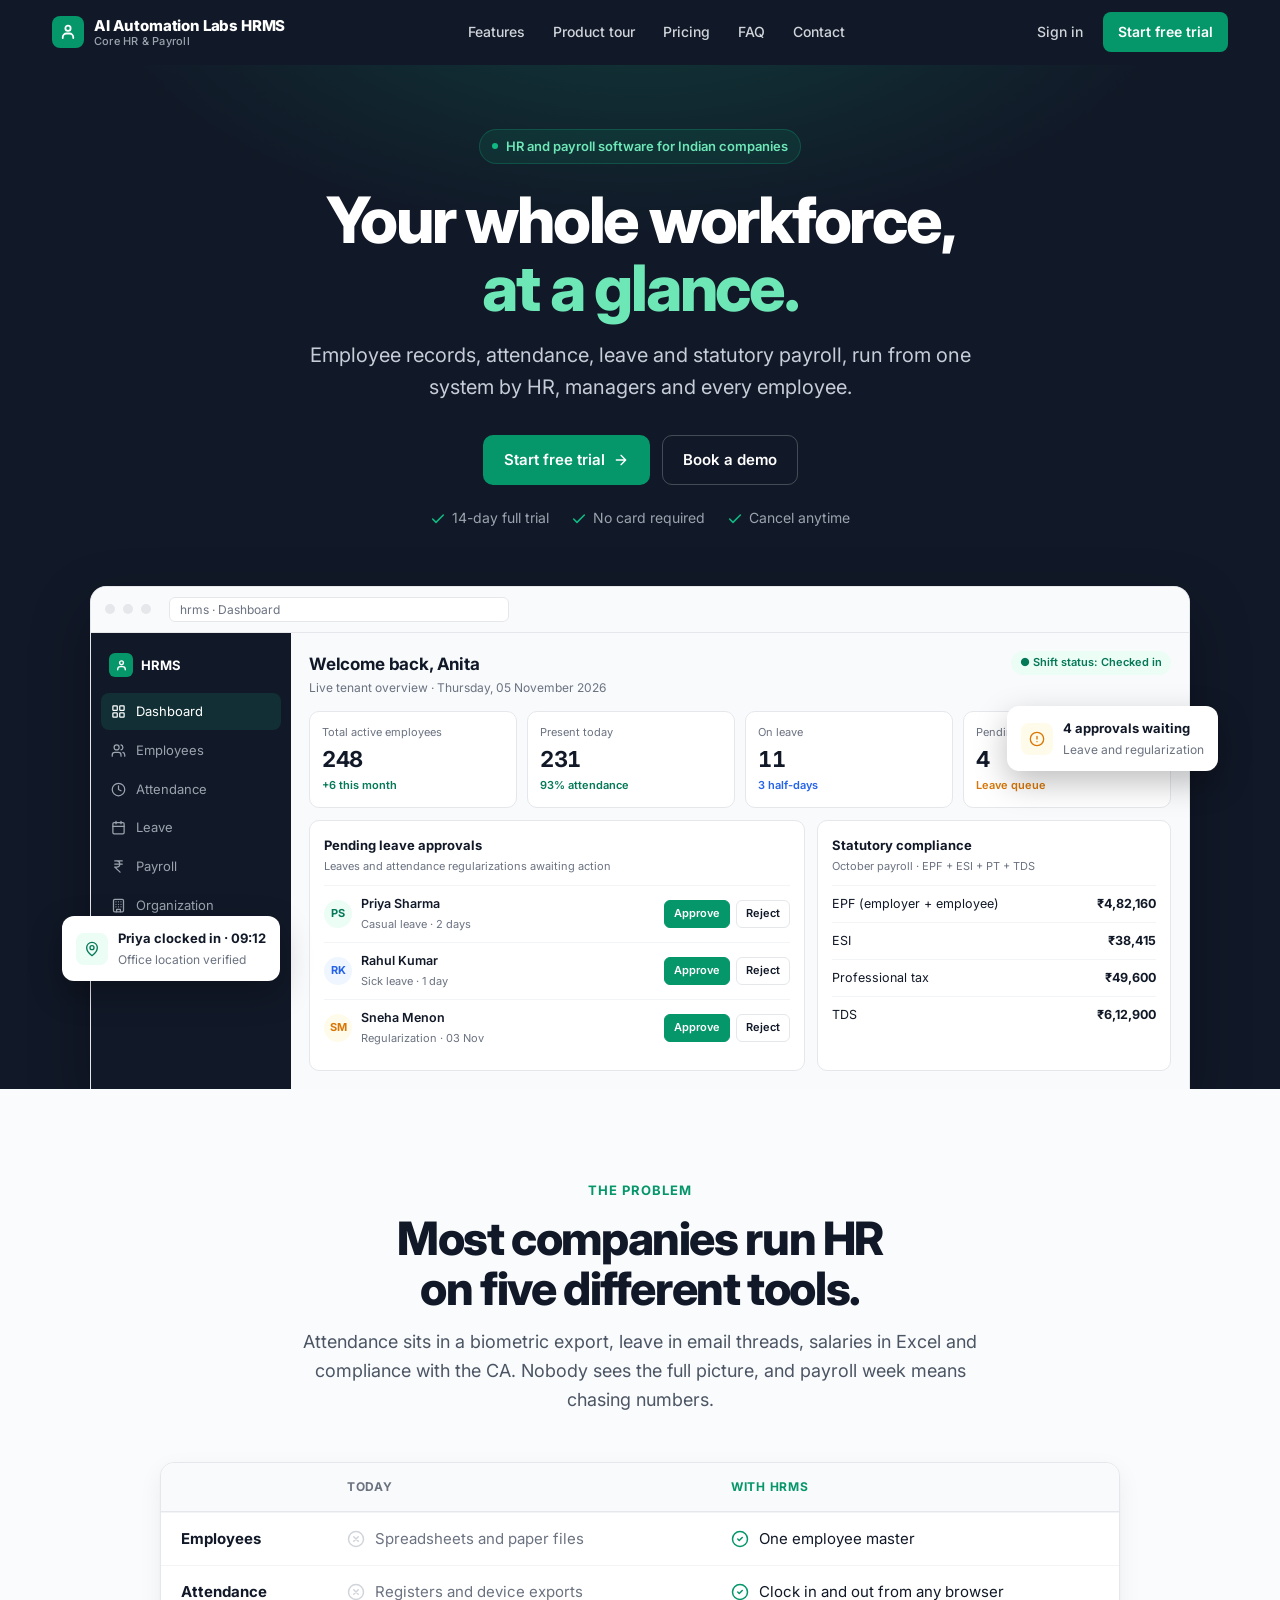
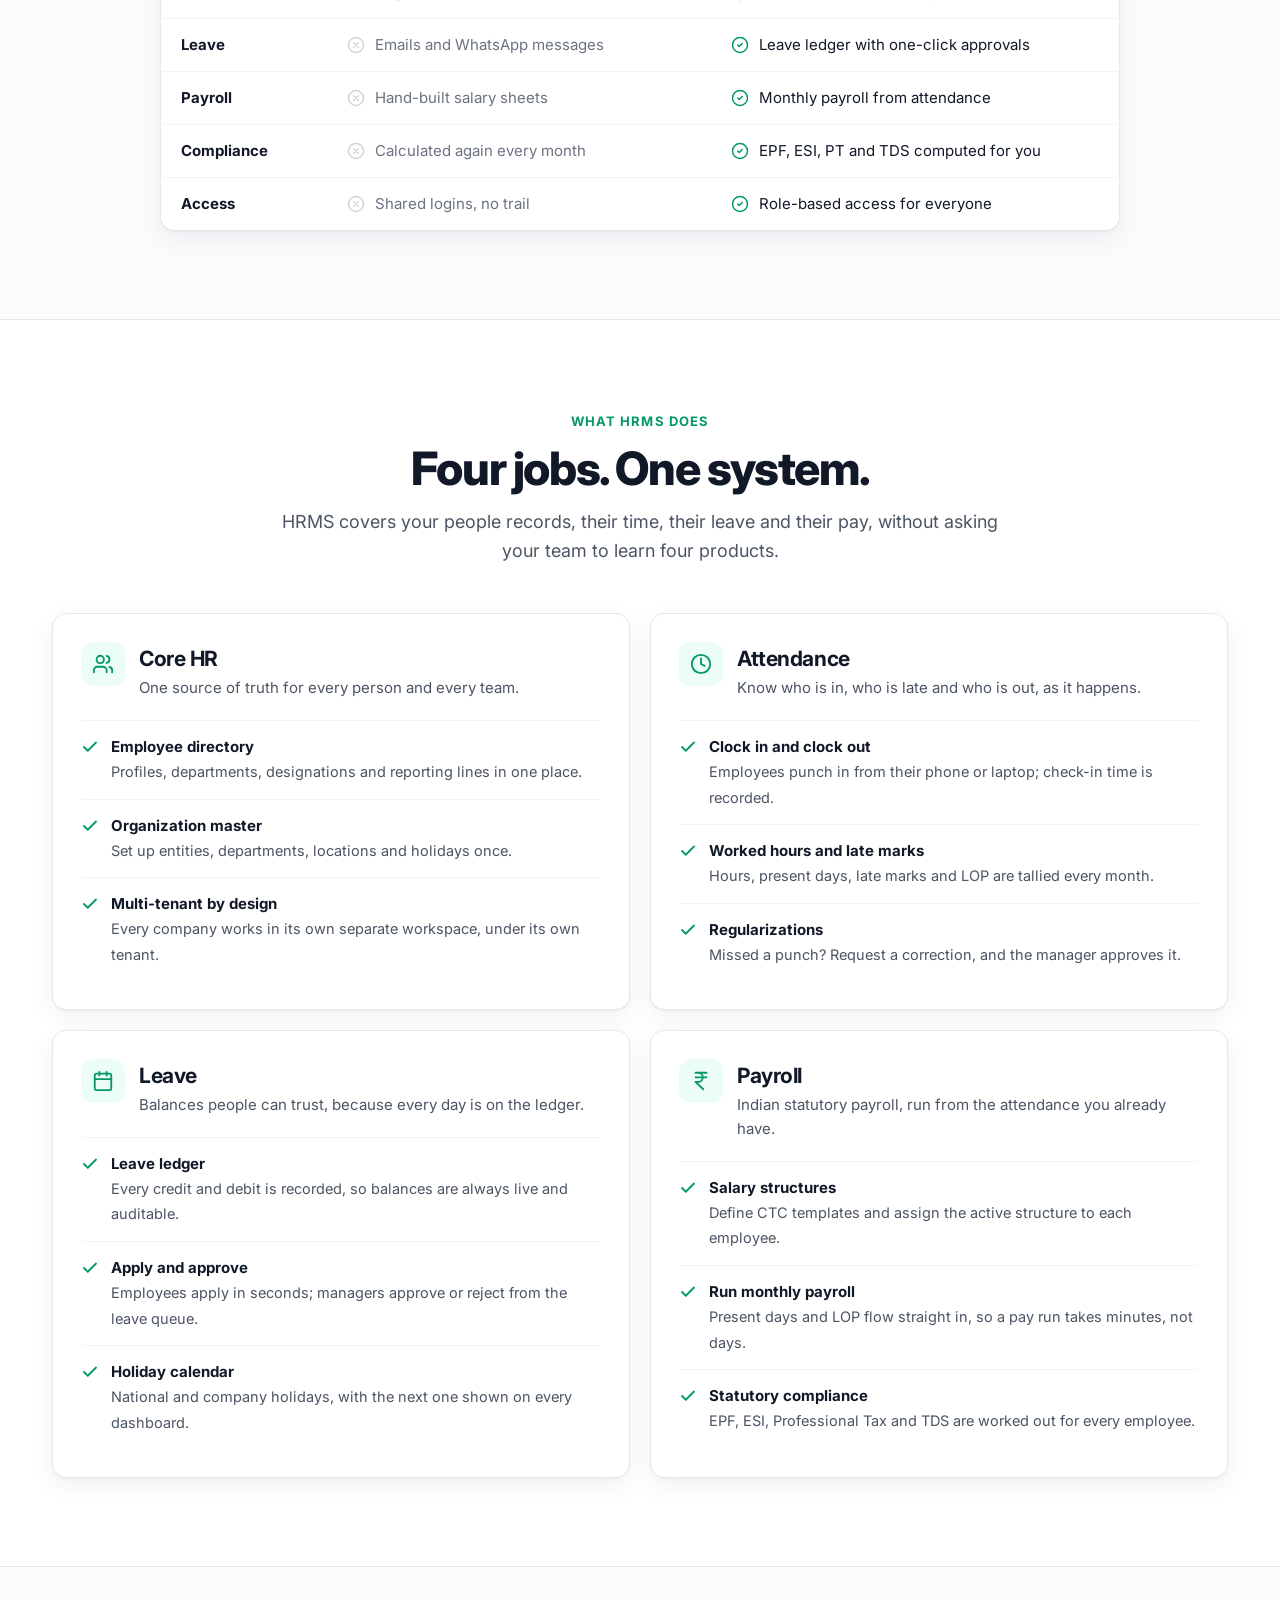
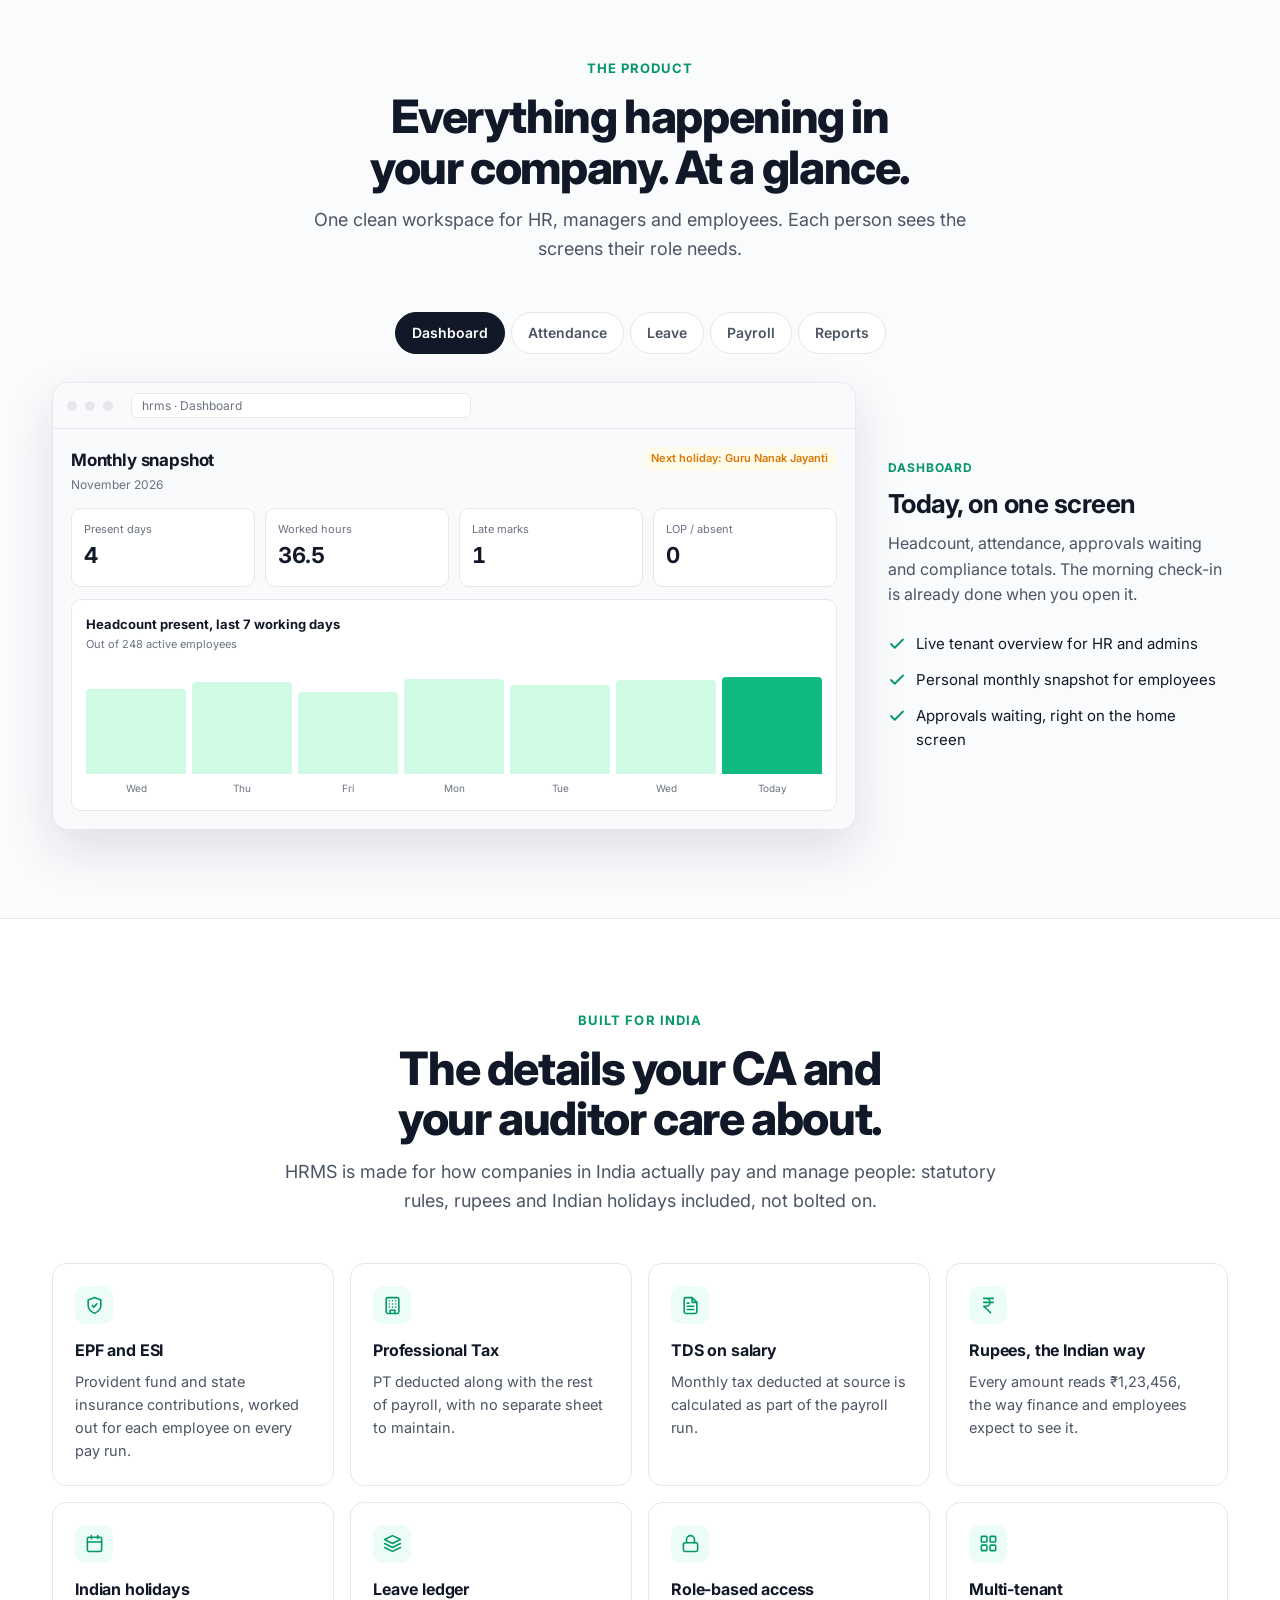
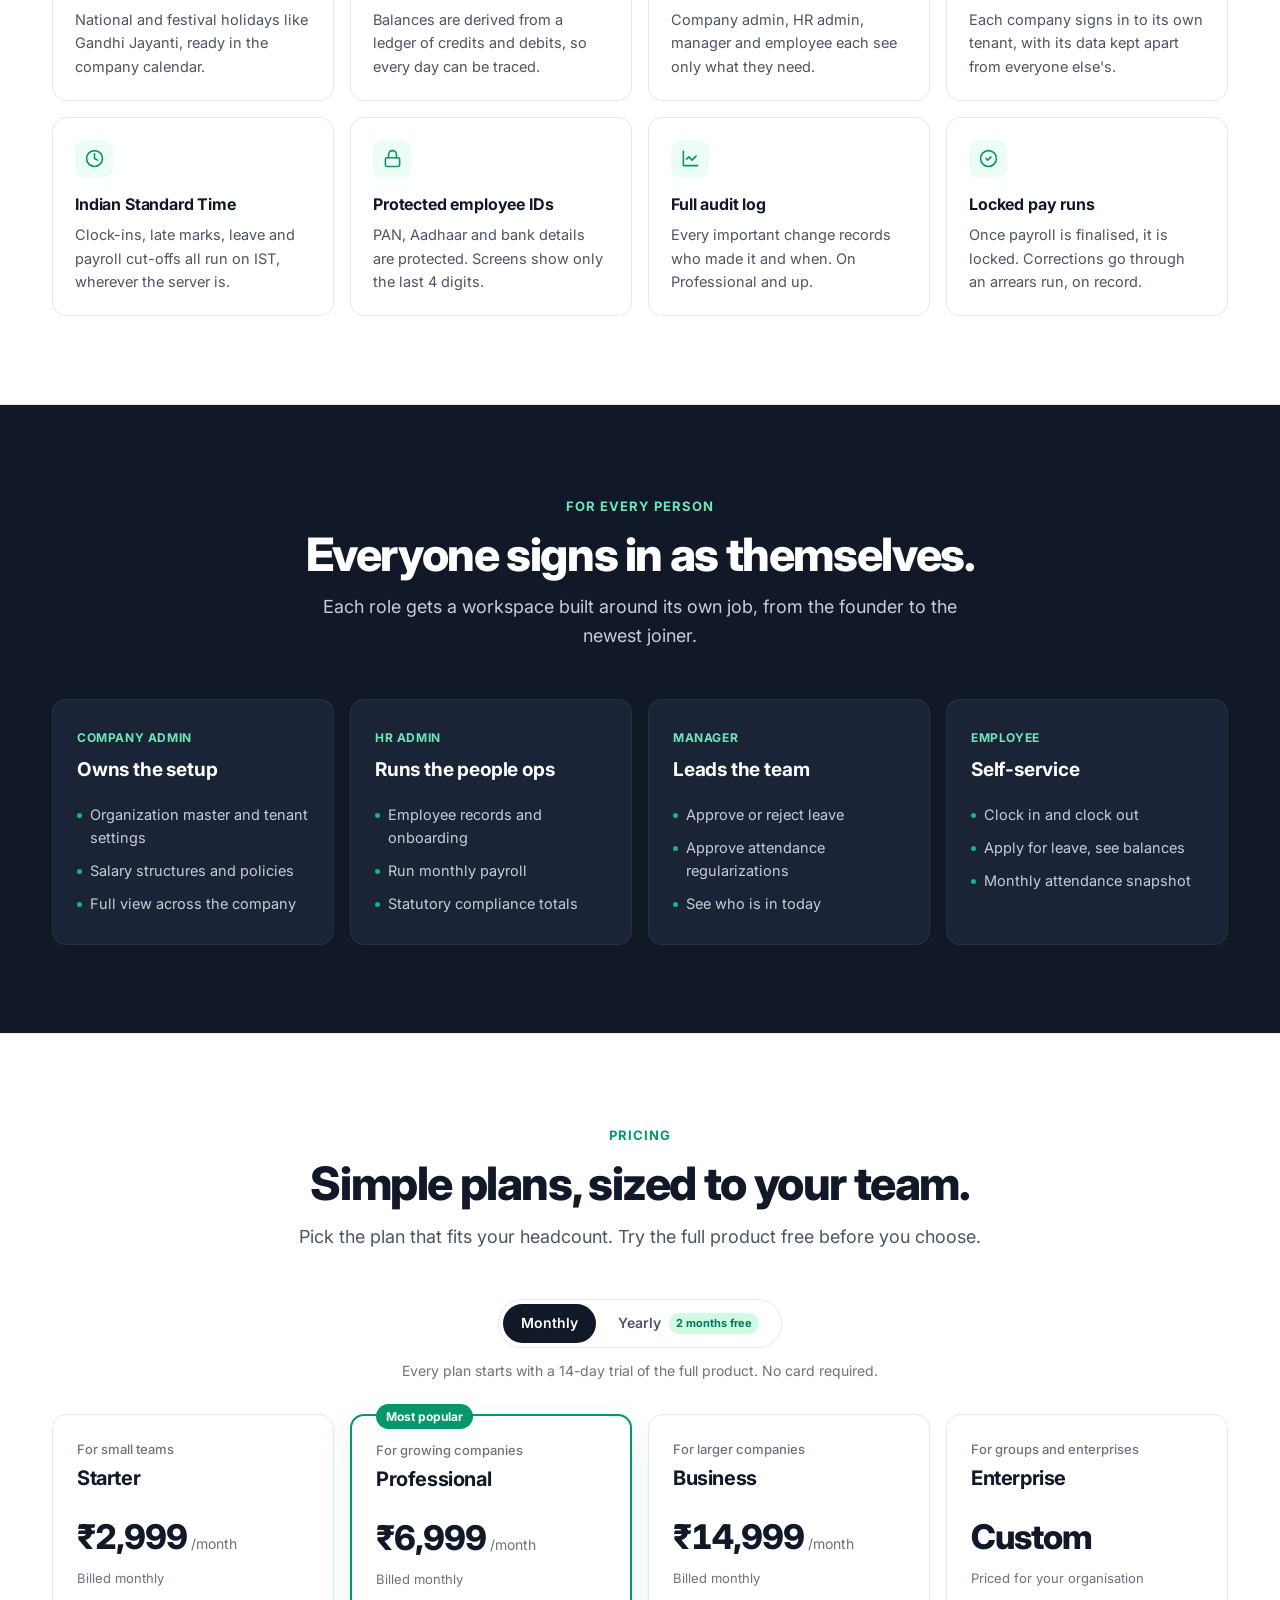
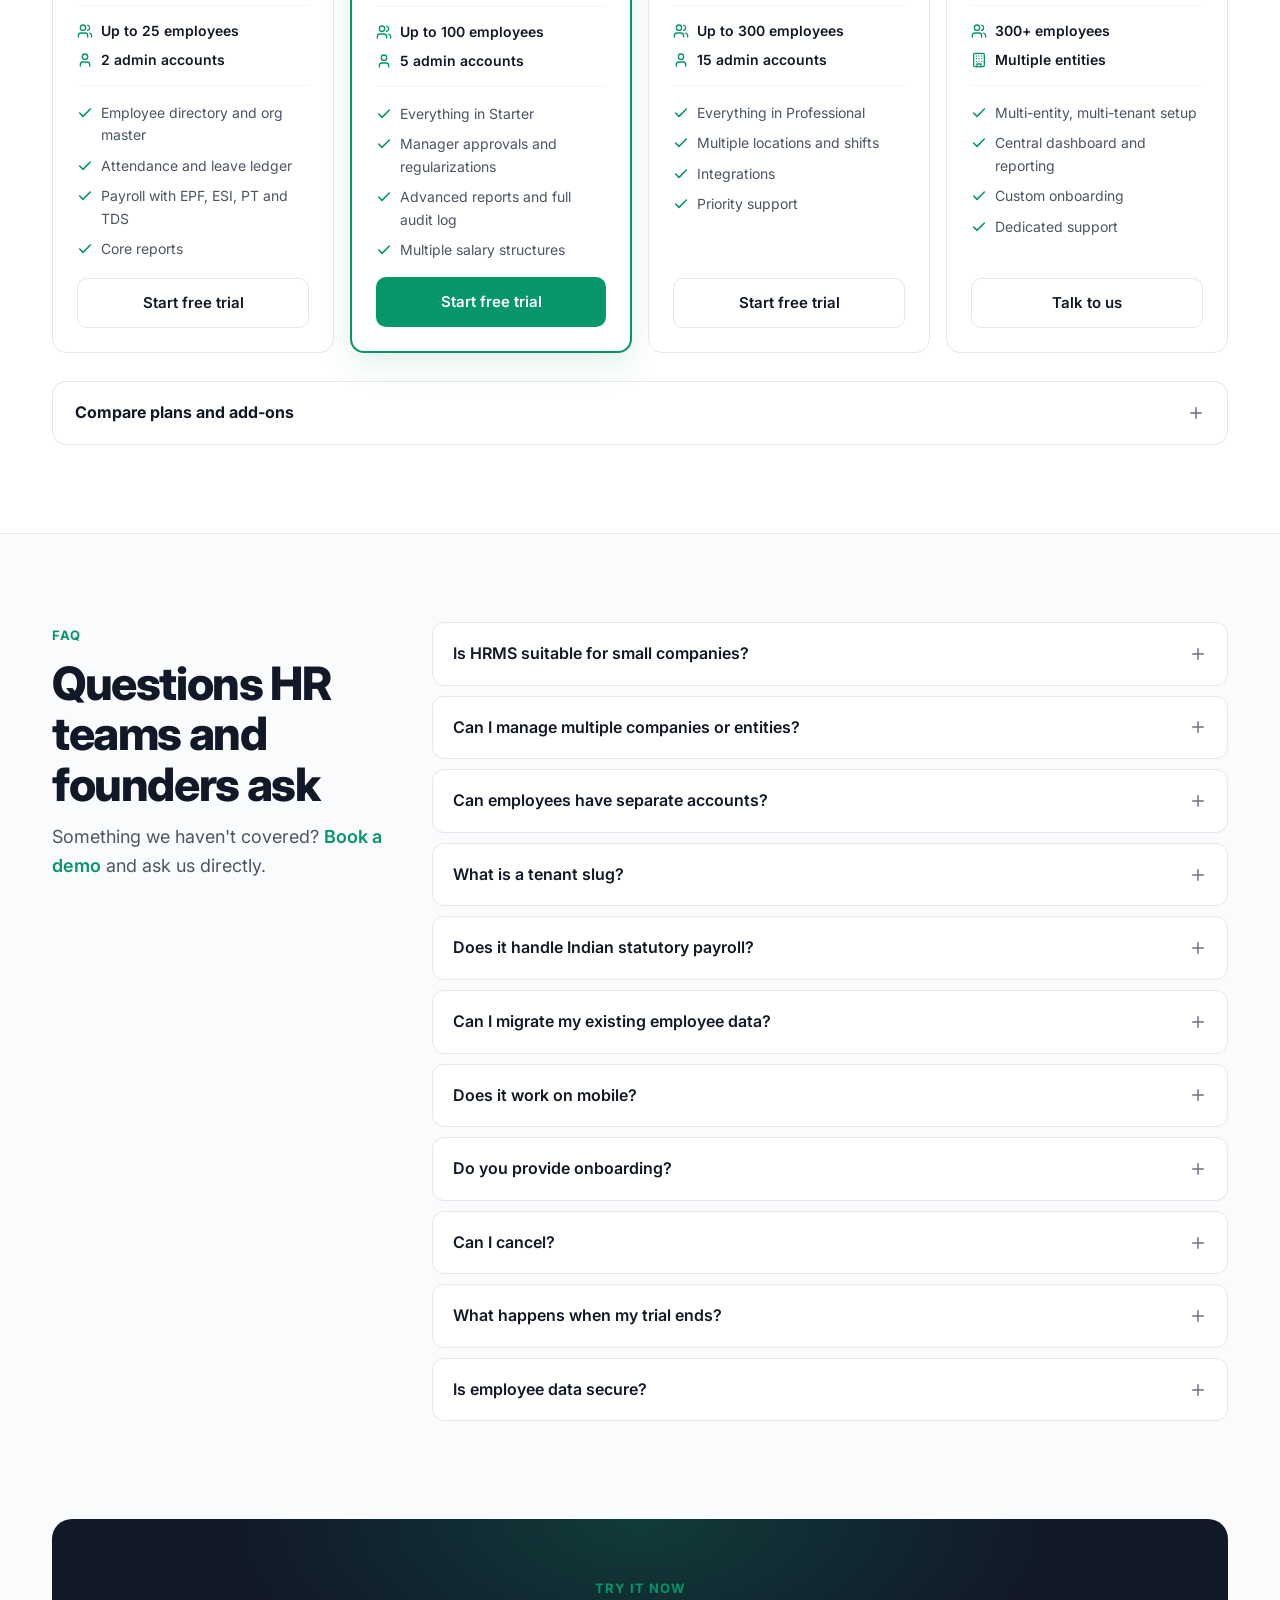
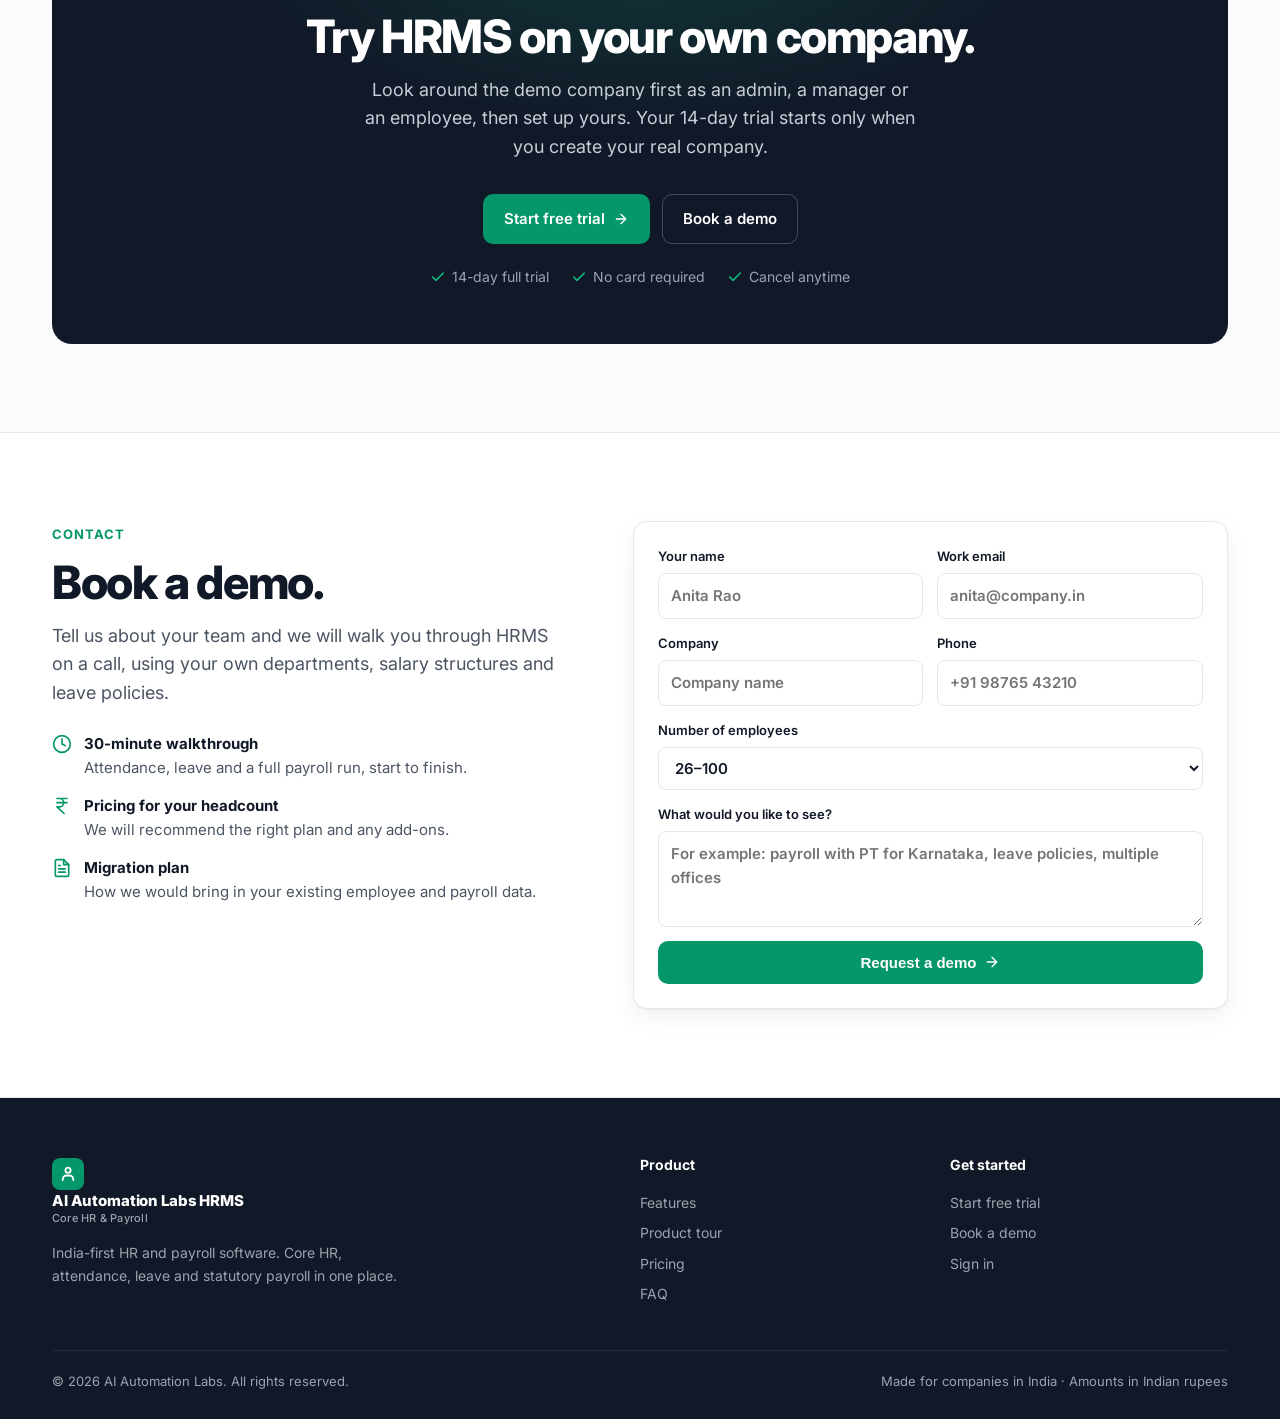
==== index.html @ 53cd7bb3 "Add files via upload" ====
<!doctype html>
<html lang="en-IN">
<head>
<meta charset="utf-8">
<meta name="viewport" content="width=device-width, initial-scale=1">
<title>AI Automation Labs HRMS · Core HR, Attendance, Leave & Indian Payroll</title>
<meta name="description" content="India-first HRMS for growing companies: employee records, attendance, leave ledger and statutory payroll with EPF, ESI, PT and TDS, in one system.">
<meta name="theme-color" content="#111827">
<meta property="og:title" content="AI Automation Labs HRMS: your whole workforce at a glance">
<meta property="og:description" content="Core HR, attendance, leave and Indian payroll in one system, for every person in your company.">
<meta property="og:type" content="website">
<link rel="icon" href="data:image/svg+xml,%3Csvg xmlns='http://www.w3.org/2000/svg' viewBox='0 0 32 32'%3E%3Crect width='32' height='32' rx='8' fill='%23059669'/%3E%3Cpath d='M9 22v-1.5a4.5 4.5 0 0 1 4.5-4.5h5a4.5 4.5 0 0 1 4.5 4.5V22M16 13.5a3.5 3.5 0 1 0 0-7 3.5 3.5 0 0 0 0 7Z' fill='none' stroke='white' stroke-width='2.2' stroke-linecap='round'/%3E%3C/svg%3E">
<link rel="preconnect" href="https://fonts.googleapis.com">
<link rel="preconnect" href="https://fonts.gstatic.com" crossorigin>
<link href="https://fonts.googleapis.com/css2?family=Inter:wght@400;500;600;700;800&display=swap" rel="stylesheet">
<style>
:root{
  --charcoal:#111827; --charcoal-2:#1B2437; --charcoal-3:#273248;
  --brand:#059669; --brand-600:#047857; --brand-400:#10B981; --brand-300:#6EE7B7; --brand-50:#ECFDF5; --brand-100:#D1FAE5;
  --text:#111827; --muted:#4B5563; --subtle:#6B7280;
  --border:#E5E7EB; --panel:#FAFBFD; --white:#FFFFFF;
  --amber:#D97706; --amber-50:#FFFBEB; --red:#DC2626; --red-50:#FEF2F2; --blue:#2563EB; --blue-50:#EFF6FF;
  --radius:14px; --shadow:0 1px 2px rgba(17,24,39,.04),0 8px 24px rgba(17,24,39,.06);
  --app:https://hrms-updated-25-09-2026.onrender.com;
}
*{box-sizing:border-box;margin:0;padding:0}
html{scroll-behavior:smooth;-webkit-text-size-adjust:100%}
body{font-family:Inter,system-ui,-apple-system,"Segoe UI",Roboto,sans-serif;color:var(--text);background:var(--panel);line-height:1.6;font-size:16px;-webkit-font-smoothing:antialiased}
a{color:inherit;text-decoration:none}
img,svg{display:block}
.container{max-width:1240px;margin:0 auto;padding:0 16px}
@media(min-width:640px){.container{padding:0 24px}}
@media(min-width:1024px){.container{padding:0 32px}}
.sr-only{position:absolute;width:1px;height:1px;overflow:hidden;clip:rect(0,0,0,0)}
.skip:focus{position:fixed;left:16px;top:16px;z-index:100;background:#fff;padding:8px 16px;border-radius:8px;width:auto;height:auto;clip:auto;font-weight:600}
:focus-visible{outline:2px solid var(--brand-400);outline-offset:2px;border-radius:6px}

/* Buttons */
.btn{display:inline-flex;align-items:center;justify-content:center;gap:8px;font-weight:600;font-size:15px;border-radius:10px;padding:12px 20px;transition:background .15s,border-color .15s,transform .15s;white-space:nowrap;cursor:pointer;border:1px solid transparent}
.btn-sm{padding:8px 14px;font-size:14px;border-radius:8px}
.btn-primary{background:var(--brand);color:#fff}
.btn-primary:hover{background:var(--brand-600)}
.btn-ghost-dark{color:#fff;border-color:rgba(255,255,255,.22)}
.btn-ghost-dark:hover{background:rgba(255,255,255,.08);border-color:rgba(255,255,255,.4)}
.btn-outline{border-color:var(--border);background:#fff;color:var(--text)}
.btn-outline:hover{border-color:#cbd5e1}
.btn svg{width:16px;height:16px}

/* Header */
header{position:sticky;top:0;z-index:50;background:var(--charcoal);color:#fff;border-bottom:1px solid transparent;transition:border-color .2s,box-shadow .2s}
header.scrolled{border-color:rgba(255,255,255,.08);box-shadow:0 4px 20px rgba(0,0,0,.25)}
.nav{display:flex;align-items:center;justify-content:space-between;height:64px;gap:16px}
.logo{display:flex;align-items:center;gap:10px;font-weight:800;letter-spacing:-.01em}
.logo-mark{width:32px;height:32px;border-radius:8px;background:var(--brand);display:grid;place-items:center;flex-shrink:0}
.logo-mark svg{width:18px;height:18px}
.logo small{display:block;font-size:11px;font-weight:500;color:#9CA3AF;letter-spacing:.02em;line-height:1.1}
.logo span{line-height:1.15;font-size:15px}
.nav-links{display:none;gap:28px;font-size:14px;color:#D1D5DB;font-weight:500}
.nav-links a:hover{color:#fff}
.nav-cta{display:none;gap:10px;align-items:center}
.nav-cta .signin{font-size:14px;color:#D1D5DB;font-weight:500;padding:8px 10px}
.nav-cta .signin:hover{color:#fff}
.menu-btn{background:none;border:0;color:#fff;padding:8px;cursor:pointer}
.menu-btn svg{width:24px;height:24px}
.mobile-menu{display:none;border-top:1px solid rgba(255,255,255,.08);padding:12px 0 20px}
.mobile-menu.open{display:block}
.mobile-menu a:not(.btn){display:block;padding:10px 0;color:#D1D5DB;font-weight:500}
.mobile-menu .btn{width:100%;margin-top:10px}
@media(min-width:900px){.nav-links,.nav-cta{display:flex}.menu-btn,.mobile-menu,.mobile-menu.open{display:none}}

/* Hero */
.hero{background:var(--charcoal);color:#fff;position:relative;overflow:hidden;padding:64px 0 0}
.hero::before{content:"";position:absolute;inset:0;background:radial-gradient(800px 400px at 50% -10%,rgba(16,185,129,.22),transparent 70%);pointer-events:none}
.hero-inner{position:relative;text-align:center;max-width:860px;margin:0 auto}
.eyebrow{display:inline-flex;align-items:center;gap:8px;font-size:13px;font-weight:600;color:var(--brand-300);background:rgba(16,185,129,.1);border:1px solid rgba(16,185,129,.25);padding:6px 12px;border-radius:999px}
.eyebrow .dot{width:6px;height:6px;border-radius:50%;background:var(--brand-400)}
h1{font-size:clamp(36px,6vw,64px);line-height:1.06;font-weight:800;letter-spacing:-.035em;margin:22px 0 18px;text-wrap:balance}
h1 em{font-style:normal;color:var(--brand-300)}
.lead{font-size:clamp(17px,2vw,20px);color:#C7CDD8;max-width:680px;margin:0 auto;text-wrap:pretty}
.hero-cta{display:flex;gap:12px;justify-content:center;flex-wrap:wrap;margin-top:32px}
.checks{display:flex;gap:10px 22px;justify-content:center;flex-wrap:wrap;margin-top:22px;font-size:14px;color:#9CA3AF}
.checks span{display:inline-flex;align-items:center;gap:6px}
.checks svg{width:16px;height:16px;color:var(--brand-400)}
.hero-shot{position:relative;margin:56px auto 0;max-width:1100px}
.hero-shot .frame{border-radius:16px 16px 0 0;border-bottom:0}
.float-card{position:absolute;background:#fff;color:var(--text);border-radius:12px;padding:12px 14px;box-shadow:0 12px 32px rgba(0,0,0,.25);font-size:13px;display:none;align-items:center;gap:10px;z-index:2}
.float-card b{display:block;font-size:13px}
.float-card small{color:var(--subtle);font-size:12px}
.float-card .ic{width:32px;height:32px;border-radius:8px;display:grid;place-items:center;flex-shrink:0}
.float-card .ic svg{width:16px;height:16px}
.fc-1{left:-28px;top:330px}.fc-2{right:-28px;top:120px}
@media(min-width:1180px){.float-card{display:flex}}

/* App frame mock */
.frame{background:#fff;border:1px solid var(--border);border-radius:16px;overflow:hidden;box-shadow:0 24px 60px rgba(0,0,0,.28);color:var(--text);text-align:left}
.frame-bar{display:flex;align-items:center;gap:8px;padding:10px 14px;border-bottom:1px solid var(--border);background:#F9FAFB;font-size:12px;color:var(--subtle)}
.frame-bar i{width:10px;height:10px;border-radius:50%;background:#E5E7EB;display:block}
.frame-bar .url{margin-left:10px;background:#fff;border:1px solid var(--border);border-radius:6px;padding:2px 10px;flex:1;max-width:340px;overflow:hidden;text-overflow:ellipsis;white-space:nowrap}
.app{display:grid;grid-template-columns:1fr;min-height:420px}
@media(min-width:760px){.app{grid-template-columns:200px 1fr}}
.side{display:none;background:var(--charcoal);color:#9CA3AF;padding:16px 10px;font-size:13px}
@media(min-width:760px){.side{display:block}}
.side .brandline{display:flex;align-items:center;gap:8px;color:#fff;font-weight:700;padding:4px 8px 16px;font-size:13px}
.side .brandline .logo-mark{width:24px;height:24px;border-radius:6px}
.side .brandline .logo-mark svg{width:13px;height:13px}
.side a{display:flex;align-items:center;gap:10px;padding:8px 10px;border-radius:8px;margin-bottom:2px}
.side a.on{background:rgba(16,185,129,.14);color:#fff}
.side a svg{width:15px;height:15px}
.main{padding:18px;background:#F8FAFC;min-width:0}
.main-head{display:flex;justify-content:space-between;align-items:flex-start;gap:12px;margin-bottom:14px;flex-wrap:wrap}
.main-head h4{font-size:17px;font-weight:700;letter-spacing:-.01em}
.main-head p{font-size:12px;color:var(--subtle)}
.pill{display:inline-flex;align-items:center;gap:6px;font-size:11px;font-weight:600;padding:3px 9px;border-radius:999px;white-space:nowrap}
.p-green{background:var(--brand-50);color:var(--brand-600)}
.p-amber{background:var(--amber-50);color:var(--amber)}
.p-red{background:var(--red-50);color:var(--red)}
.p-blue{background:var(--blue-50);color:var(--blue)}
.p-gray{background:#F3F4F6;color:#4B5563}
.kpis{display:grid;grid-template-columns:repeat(2,1fr);gap:10px;margin-bottom:12px}
@media(min-width:900px){.kpis{grid-template-columns:repeat(4,1fr)}}
.kpi{background:#fff;border:1px solid var(--border);border-radius:10px;padding:12px}
.kpi small{font-size:11px;color:var(--subtle);display:block}
.kpi b{font-size:22px;letter-spacing:-.02em;font-variant-numeric:tabular-nums}
.kpi .delta{font-size:11px;color:var(--brand-600);font-weight:600}
.grid2{display:grid;grid-template-columns:1fr;gap:12px}
@media(min-width:900px){.grid2{grid-template-columns:1.4fr 1fr}}
.card{background:#fff;border:1px solid var(--border);border-radius:10px;padding:14px;min-width:0}
.card h5{font-size:13px;font-weight:700;margin-bottom:2px}
.card .sub{font-size:11px;color:var(--subtle);margin-bottom:10px}
.row{display:flex;align-items:center;justify-content:space-between;gap:10px;padding:8px 0;border-top:1px solid #F3F4F6;font-size:12.5px}
.row:first-of-type{border-top:0}
.who{display:flex;align-items:center;gap:9px;min-width:0}
.who div{min-width:0}
.who b{display:block;font-weight:600;white-space:nowrap;overflow:hidden;text-overflow:ellipsis}
.who small{color:var(--subtle);font-size:11px;white-space:nowrap}
.av{width:28px;height:28px;border-radius:50%;display:grid;place-items:center;font-size:11px;font-weight:700;flex-shrink:0}
.mini-btns{display:flex;gap:6px}
.mini-btns span{font-size:11px;font-weight:600;padding:4px 9px;border-radius:6px;border:1px solid var(--border)}
.mini-btns .ok{background:var(--brand);color:#fff;border-color:var(--brand)}
.bars{display:flex;align-items:flex-end;gap:6px;height:110px;padding-top:6px}
.bars div{flex:1;background:var(--brand-100);border-radius:4px 4px 0 0;position:relative}
.bars div.hi{background:var(--brand-400)}
.bar-labels{display:flex;gap:6px;font-size:10px;color:var(--subtle);margin-top:6px}
.bar-labels span{flex:1;text-align:center}
.meter{height:6px;border-radius:999px;background:#F3F4F6;overflow:hidden;margin-top:6px}
.meter i{display:block;height:100%;background:var(--brand-400);border-radius:999px}
.table{width:100%;border-collapse:collapse;font-size:12px}
.table th{text-align:left;font-weight:600;color:var(--subtle);font-size:11px;padding:8px 6px;border-bottom:1px solid var(--border);white-space:nowrap}
.table td{padding:9px 6px;border-bottom:1px solid #F3F4F6;white-space:nowrap;font-variant-numeric:tabular-nums}
.table td.num,.table th.num{text-align:right}
.scroll-x{overflow-x:auto}
.clock{display:flex;align-items:center;justify-content:space-between;gap:12px;flex-wrap:wrap}
.clock .time{font-size:28px;font-weight:800;letter-spacing:-.02em;font-variant-numeric:tabular-nums}
.cal{display:grid;grid-template-columns:repeat(7,1fr);gap:4px;font-size:11px;text-align:center}
.cal span{padding:6px 0;border-radius:6px;background:#F9FAFB;color:#374151}
.cal .h{background:none;color:var(--subtle);font-weight:600}
.cal .P{background:var(--brand-50);color:var(--brand-600);font-weight:600}
.cal .L{background:var(--blue-50);color:var(--blue);font-weight:600}
.cal .A{background:var(--red-50);color:var(--red);font-weight:600}
.cal .W{background:#F3F4F6;color:#9CA3AF}
.cal .Ho{background:var(--amber-50);color:var(--amber);font-weight:600}
.legend{display:flex;gap:12px;flex-wrap:wrap;font-size:11px;color:var(--subtle);margin-top:10px}
.legend span{display:inline-flex;align-items:center;gap:5px}
.legend i{width:8px;height:8px;border-radius:2px;display:block}

/* Sections */
section{padding:88px 0}
.sec-head{max-width:720px;margin:0 auto 48px;text-align:center}
.kicker{font-size:13px;font-weight:700;letter-spacing:.08em;text-transform:uppercase;color:var(--brand)}
h2{font-size:clamp(30px,4.2vw,46px);line-height:1.1;letter-spacing:-.03em;font-weight:800;margin:10px 0 14px;text-wrap:balance}
.sec-head p{color:var(--muted);font-size:18px;text-wrap:pretty}
.bg-white{background:#fff;border-top:1px solid var(--border);border-bottom:1px solid var(--border)}

/* Problem / compare */
.compare{max-width:960px;margin:0 auto;background:#fff;border:1px solid var(--border);border-radius:var(--radius);overflow:hidden;box-shadow:var(--shadow)}
.cmp-head,.cmp-row{display:grid;grid-template-columns:1fr;gap:6px;padding:14px 20px}
@media(min-width:720px){.cmp-head,.cmp-row{grid-template-columns:150px 1fr 1fr;gap:16px;align-items:center}}
.cmp-head{background:#F9FAFB;border-bottom:1px solid var(--border);font-size:12px;font-weight:700;text-transform:uppercase;letter-spacing:.06em;color:var(--subtle);display:none}
@media(min-width:720px){.cmp-head{display:grid}}
.cmp-head .w{color:var(--brand)}
.cmp-row{border-top:1px solid #F3F4F6}
.cmp-row:first-of-type{border-top:0}
.cmp-row .k{font-weight:700;font-size:15px}
.cmp-row .old,.cmp-row .new{display:flex;align-items:center;gap:10px;font-size:15px}
.cmp-row .old{color:var(--subtle)}
.cmp-row .old svg{color:#D1D5DB}
.cmp-row .new svg{color:var(--brand)}
.cmp-row svg{width:18px;height:18px;flex-shrink:0}

/* Pillars */
.pillars{display:grid;grid-template-columns:1fr;gap:20px}
@media(min-width:860px){.pillars{grid-template-columns:1fr 1fr}}
.pillar{background:#fff;border:1px solid var(--border);border-radius:var(--radius);padding:28px;box-shadow:var(--shadow)}
.pillar-top{display:flex;gap:14px;align-items:flex-start;margin-bottom:20px}
.pillar-ic{width:44px;height:44px;border-radius:12px;background:var(--brand-50);color:var(--brand);display:grid;place-items:center;flex-shrink:0}
.pillar-ic svg{width:22px;height:22px}
.pillar h3{font-size:21px;letter-spacing:-.02em;font-weight:700}
.pillar-top p{color:var(--muted);font-size:15px}
.feat{display:flex;gap:12px;padding:14px 0;border-top:1px solid #F3F4F6}
.feat svg{width:18px;height:18px;color:var(--brand);flex-shrink:0;margin-top:3px}
.feat b{display:block;font-size:15px}
.feat span{color:var(--muted);font-size:14.5px}

/* Product tabs */
.tabs{display:flex;gap:6px;justify-content:center;flex-wrap:wrap;margin-bottom:28px}
.tab{font:inherit;font-size:14px;font-weight:600;padding:9px 16px;border-radius:999px;border:1px solid var(--border);background:#fff;color:var(--muted);cursor:pointer;transition:all .15s}
.tab:hover{color:var(--text);border-color:#cbd5e1}
.tab[aria-selected="true"]{background:var(--charcoal);color:#fff;border-color:var(--charcoal)}
.panel{display:none}
.panel.on{display:grid;grid-template-columns:1fr;gap:32px;align-items:center}
@media(min-width:1000px){.panel.on{grid-template-columns:1fr 340px}}
.panel .frame{box-shadow:0 20px 50px rgba(17,24,39,.12)}
.panel-copy .kicker{font-size:12px}
.panel-copy h3{font-size:26px;letter-spacing:-.02em;line-height:1.2;margin:8px 0 12px}
.panel-copy p{color:var(--muted)}
.panel-copy ul{list-style:none;margin-top:18px}
.panel-copy li{display:flex;gap:10px;padding:6px 0;font-size:15px}
.panel-copy li svg{width:18px;height:18px;color:var(--brand);flex-shrink:0;margin-top:3px}

/* India */
.india{display:grid;grid-template-columns:1fr;gap:16px}
@media(min-width:640px){.india{grid-template-columns:1fr 1fr}}
@media(min-width:1000px){.india{grid-template-columns:repeat(4,1fr)}}
.tile{background:#fff;border:1px solid var(--border);border-radius:var(--radius);padding:22px}
.tile .ic{width:38px;height:38px;border-radius:10px;background:var(--brand-50);color:var(--brand);display:grid;place-items:center;margin-bottom:14px}
.tile .ic svg{width:19px;height:19px}
.tile h3{font-size:16px;font-weight:700;margin-bottom:6px;letter-spacing:-.01em}
.tile p{font-size:14.5px;color:var(--muted)}

/* Roles */
.roles{display:grid;grid-template-columns:1fr;gap:16px}
@media(min-width:640px){.roles{grid-template-columns:1fr 1fr}}
@media(min-width:1000px){.roles{grid-template-columns:repeat(4,1fr)}}
.role{background:var(--charcoal-2);color:#fff;border-radius:var(--radius);padding:24px;border:1px solid rgba(255,255,255,.06)}
.role .tag{font-size:12px;font-weight:700;color:var(--brand-300);letter-spacing:.05em;text-transform:uppercase}
.role h3{font-size:19px;margin:6px 0 12px;letter-spacing:-.01em}
.role ul{list-style:none;font-size:14.5px;color:#C7CDD8}
.role li{padding:5px 0;display:flex;gap:8px}
.role li::before{content:"";width:5px;height:5px;border-radius:50%;background:var(--brand-400);margin-top:10px;flex-shrink:0}
.dark{background:var(--charcoal);color:#fff}
.dark .sec-head p{color:#C7CDD8}
.dark .kicker{color:var(--brand-300)}

/* FAQ */
.faq-wrap{display:grid;grid-template-columns:1fr;gap:40px}
@media(min-width:960px){.faq-wrap{grid-template-columns:340px 1fr}}
.faq-wrap .sec-head{text-align:left;margin:0}
.faq details{background:#fff;border:1px solid var(--border);border-radius:12px;margin-bottom:10px;overflow:hidden}
.faq summary{list-style:none;cursor:pointer;padding:18px 20px;font-weight:600;display:flex;justify-content:space-between;gap:16px;align-items:center}
.faq summary::-webkit-details-marker{display:none}
.faq summary svg{width:18px;height:18px;color:var(--subtle);transition:transform .2s;flex-shrink:0}
.faq details[open] summary svg{transform:rotate(45deg)}
.faq details p{padding:0 20px 18px;color:var(--muted);font-size:15px}

/* Pricing */
.billing{display:flex;justify-content:center;margin-bottom:12px}
.billing-toggle{display:inline-flex;background:#fff;border:1px solid var(--border);border-radius:999px;padding:4px;gap:4px}
.billing-toggle button{font:inherit;font-size:14px;font-weight:600;border:0;background:none;color:var(--muted);padding:8px 18px;border-radius:999px;cursor:pointer;display:inline-flex;gap:8px;align-items:center}
.billing-toggle button[aria-pressed="true"]{background:var(--charcoal);color:#fff}
.billing-toggle .save{font-size:11px;font-weight:700;background:var(--brand-100);color:var(--brand-600);padding:2px 7px;border-radius:999px}
.trial-note{text-align:center;color:var(--subtle);font-size:14px;margin-bottom:32px}
.plans{display:grid;grid-template-columns:1fr;gap:16px;align-items:stretch}
@media(min-width:640px){.plans{grid-template-columns:1fr 1fr}}
@media(min-width:1100px){.plans{grid-template-columns:repeat(4,1fr)}}
.plan{background:#fff;border:1px solid var(--border);border-radius:var(--radius);padding:24px;display:flex;flex-direction:column;gap:16px;position:relative}
.plan.pop{border:2px solid var(--brand);box-shadow:0 12px 32px rgba(5,150,105,.12)}
.plan .badge{position:absolute;top:-12px;left:24px;background:var(--brand);color:#fff;font-size:12px;font-weight:700;padding:3px 10px;border-radius:999px}
.plan .for{font-size:13px;color:var(--subtle);font-weight:500}
.plan h3{font-size:20px;letter-spacing:-.02em;margin-top:2px}
.price{display:flex;align-items:baseline;gap:4px}
.price b{font-size:34px;letter-spacing:-.03em;font-weight:800;font-variant-numeric:tabular-nums}
.price span{color:var(--subtle);font-size:14px}
.billed{font-size:13px;color:var(--subtle);margin-top:-12px;min-height:20px}
.limits{display:flex;flex-direction:column;gap:6px;padding:14px 0;border-top:1px solid #F3F4F6;border-bottom:1px solid #F3F4F6;font-size:14px;font-weight:600}
.limits span{display:flex;gap:8px;align-items:center}
.limits svg{width:16px;height:16px;color:var(--brand)}
.plan ul{list-style:none;display:flex;flex-direction:column;gap:8px;font-size:14px;color:var(--muted);flex:1}
.plan li{display:flex;gap:8px}
.plan li svg{width:16px;height:16px;color:var(--brand);flex-shrink:0;margin-top:3px}
.plan .btn{width:100%}
.compare-plans{margin-top:28px;background:#fff;border:1px solid var(--border);border-radius:var(--radius);overflow:hidden}
.compare-plans summary{list-style:none;cursor:pointer;padding:18px 22px;font-weight:700;display:flex;justify-content:space-between;align-items:center}
.compare-plans summary::-webkit-details-marker{display:none}
.compare-plans summary svg{width:18px;height:18px;color:var(--subtle);transition:transform .2s}
.compare-plans[open] summary svg{transform:rotate(45deg)}
.compare-plans .scroll-x{padding:0 22px 22px}
.ctable{width:100%;border-collapse:collapse;font-size:14px;min-width:640px}
.ctable th,.ctable td{padding:11px 10px;border-bottom:1px solid #F3F4F6;text-align:center}
.ctable th:first-child,.ctable td:first-child{text-align:left}
.ctable thead th{font-size:13px;color:var(--subtle);font-weight:700}
.ctable .grp td{background:#F9FAFB;font-weight:700;font-size:12px;text-transform:uppercase;letter-spacing:.06em;color:var(--subtle)}
.ctable svg{width:16px;height:16px;color:var(--brand);display:inline-block}
.ctable .no{color:#D1D5DB}

/* Contact */
.contact-wrap{display:grid;grid-template-columns:1fr;gap:40px;align-items:start}
@media(min-width:960px){.contact-wrap{grid-template-columns:1fr 1.1fr}}
.contact-wrap .sec-head{text-align:left;margin:0}
.contact-points{list-style:none;display:flex;flex-direction:column;gap:14px;margin-top:24px}
.contact-points li{display:flex;gap:12px;font-size:15px;color:var(--muted)}
.contact-points li svg{width:20px;height:20px;color:var(--brand);flex-shrink:0;margin-top:2px}
.contact-points b{color:var(--text);display:block}
.form{background:#fff;border:1px solid var(--border);border-radius:var(--radius);padding:24px;display:grid;grid-template-columns:1fr;gap:14px;box-shadow:var(--shadow)}
@media(min-width:600px){.form{grid-template-columns:1fr 1fr}}
.form .full{grid-column:1/-1}
.form label{display:flex;flex-direction:column;gap:6px;font-size:13px;font-weight:600}
.form input,.form select,.form textarea{font:inherit;font-size:15px;padding:10px 12px;border:1px solid var(--border);border-radius:8px;background:#fff;color:var(--text);width:100%}
.form input:focus,.form select:focus,.form textarea:focus{outline:2px solid var(--brand-400);outline-offset:0;border-color:transparent}
.form textarea{min-height:96px;resize:vertical}
.form .btn{width:100%}
.form-msg{font-size:14px;color:var(--brand-600);font-weight:600}

/* CTA */
.cta{background:var(--charcoal);color:#fff;border-radius:20px;padding:56px 24px;text-align:center;position:relative;overflow:hidden}
.cta::before{content:"";position:absolute;inset:0;background:radial-gradient(600px 300px at 50% 0,rgba(16,185,129,.22),transparent 70%)}
.cta>*{position:relative}
.cta h2{color:#fff}
.cta p{color:#C7CDD8;max-width:560px;margin:0 auto;font-size:18px}

/* Footer */
footer{background:var(--charcoal);color:#9CA3AF;padding:56px 0 28px;font-size:14px}
.foot{display:grid;grid-template-columns:1fr;gap:32px}
@media(min-width:760px){.foot{grid-template-columns:2fr 1fr 1fr}}
.foot p{max-width:360px;margin-top:14px}
.foot h4{color:#fff;font-size:14px;margin-bottom:12px}
.foot a{display:block;padding:4px 0}
.foot a:hover{color:#fff}
.foot-bottom{border-top:1px solid rgba(255,255,255,.08);margin-top:40px;padding-top:20px;display:flex;justify-content:space-between;flex-wrap:wrap;gap:8px;font-size:13px}
.logo.light span{color:#fff}

@media(prefers-reduced-motion:reduce){*{transition:none!important;scroll-behavior:auto!important}}
</style>
</head>
<body>
<a href="#main" class="sr-only skip">Skip to content</a>

<!-- Icon sprite -->
<svg width="0" height="0" style="position:absolute" aria-hidden="true">
  <defs>
    <symbol id="i-user" viewBox="0 0 24 24" fill="none" stroke="currentColor" stroke-width="2" stroke-linecap="round" stroke-linejoin="round"><path d="M19 21v-2a4 4 0 0 0-4-4H9a4 4 0 0 0-4 4v2"/><circle cx="12" cy="7" r="4"/></symbol>
    <symbol id="i-users" viewBox="0 0 24 24" fill="none" stroke="currentColor" stroke-width="2" stroke-linecap="round" stroke-linejoin="round"><path d="M16 21v-2a4 4 0 0 0-4-4H6a4 4 0 0 0-4 4v2"/><circle cx="9" cy="7" r="4"/><path d="M22 21v-2a4 4 0 0 0-3-3.87M16 3.13a4 4 0 0 1 0 7.75"/></symbol>
    <symbol id="i-check" viewBox="0 0 24 24" fill="none" stroke="currentColor" stroke-width="2.4" stroke-linecap="round" stroke-linejoin="round"><path d="M20 6 9 17l-5-5"/></symbol>
    <symbol id="i-check-c" viewBox="0 0 24 24" fill="none" stroke="currentColor" stroke-width="2" stroke-linecap="round" stroke-linejoin="round"><circle cx="12" cy="12" r="10"/><path d="m9 12 2 2 4-4"/></symbol>
    <symbol id="i-x" viewBox="0 0 24 24" fill="none" stroke="currentColor" stroke-width="2" stroke-linecap="round"><circle cx="12" cy="12" r="10"/><path d="m15 9-6 6M9 9l6 6"/></symbol>
    <symbol id="i-arrow" viewBox="0 0 24 24" fill="none" stroke="currentColor" stroke-width="2" stroke-linecap="round" stroke-linejoin="round"><path d="M5 12h14M12 5l7 7-7 7"/></symbol>
    <symbol id="i-clock" viewBox="0 0 24 24" fill="none" stroke="currentColor" stroke-width="2" stroke-linecap="round" stroke-linejoin="round"><circle cx="12" cy="12" r="10"/><path d="M12 6v6l4 2"/></symbol>
    <symbol id="i-cal" viewBox="0 0 24 24" fill="none" stroke="currentColor" stroke-width="2" stroke-linecap="round" stroke-linejoin="round"><rect x="3" y="4" width="18" height="18" rx="2"/><path d="M16 2v4M8 2v4M3 10h18"/></symbol>
    <symbol id="i-rupee" viewBox="0 0 24 24" fill="none" stroke="currentColor" stroke-width="2" stroke-linecap="round" stroke-linejoin="round"><path d="M6 3h12M6 8h12M6 13l8.5 8M6 13h3a5 5 0 0 0 0-10"/></symbol>
    <symbol id="i-building" viewBox="0 0 24 24" fill="none" stroke="currentColor" stroke-width="2" stroke-linecap="round" stroke-linejoin="round"><rect x="4" y="2" width="16" height="20" rx="2"/><path d="M9 22v-4h6v4M8 6h.01M16 6h.01M12 6h.01M12 10h.01M12 14h.01M16 10h.01M16 14h.01M8 10h.01M8 14h.01"/></symbol>
    <symbol id="i-grid" viewBox="0 0 24 24" fill="none" stroke="currentColor" stroke-width="2" stroke-linecap="round" stroke-linejoin="round"><rect x="3" y="3" width="7" height="7" rx="1"/><rect x="14" y="3" width="7" height="7" rx="1"/><rect x="14" y="14" width="7" height="7" rx="1"/><rect x="3" y="14" width="7" height="7" rx="1"/></symbol>
    <symbol id="i-shield" viewBox="0 0 24 24" fill="none" stroke="currentColor" stroke-width="2" stroke-linecap="round" stroke-linejoin="round"><path d="M12 22s8-4 8-10V5l-8-3-8 3v7c0 6 8 10 8 10z"/><path d="m9 12 2 2 4-4"/></symbol>
    <symbol id="i-lock" viewBox="0 0 24 24" fill="none" stroke="currentColor" stroke-width="2" stroke-linecap="round" stroke-linejoin="round"><rect x="3" y="11" width="18" height="11" rx="2"/><path d="M7 11V7a5 5 0 0 1 10 0v4"/></symbol>
    <symbol id="i-pin" viewBox="0 0 24 24" fill="none" stroke="currentColor" stroke-width="2" stroke-linecap="round" stroke-linejoin="round"><path d="M20 10c0 6-8 12-8 12s-8-6-8-12a8 8 0 0 1 16 0Z"/><circle cx="12" cy="10" r="3"/></symbol>
    <symbol id="i-file" viewBox="0 0 24 24" fill="none" stroke="currentColor" stroke-width="2" stroke-linecap="round" stroke-linejoin="round"><path d="M14 2H6a2 2 0 0 0-2 2v16a2 2 0 0 0 2 2h12a2 2 0 0 0 2-2V8z"/><path d="M14 2v6h6M16 13H8M16 17H8M10 9H8"/></symbol>
    <symbol id="i-chart" viewBox="0 0 24 24" fill="none" stroke="currentColor" stroke-width="2" stroke-linecap="round" stroke-linejoin="round"><path d="M3 3v18h18"/><path d="m19 9-5 5-4-4-3 3"/></symbol>
    <symbol id="i-plus" viewBox="0 0 24 24" fill="none" stroke="currentColor" stroke-width="2" stroke-linecap="round"><path d="M12 5v14M5 12h14"/></symbol>
    <symbol id="i-alert" viewBox="0 0 24 24" fill="none" stroke="currentColor" stroke-width="2" stroke-linecap="round" stroke-linejoin="round"><circle cx="12" cy="12" r="10"/><path d="M12 8v4M12 16h.01"/></symbol>
    <symbol id="i-layers" viewBox="0 0 24 24" fill="none" stroke="currentColor" stroke-width="2" stroke-linecap="round" stroke-linejoin="round"><path d="m12 2 10 5-10 5L2 7l10-5zM2 17l10 5 10-5M2 12l10 5 10-5"/></symbol>
  </defs>
</svg>

<header id="top">
  <div class="container">
    <nav class="nav" aria-label="Main">
      <a href="#top" class="logo" aria-label="AI Automation Labs HRMS home">
        <span class="logo-mark"><svg viewBox="0 0 24 24" fill="none" stroke="#fff" stroke-width="2.4" stroke-linecap="round"><path d="M5 20v-1a5 5 0 0 1 5-5h4a5 5 0 0 1 5 5v1"/><circle cx="12" cy="7" r="3.5"/></svg></span>
        <span>AI Automation Labs HRMS<small>Core HR &amp; Payroll</small></span>
      </a>
      <div class="nav-links">
        <a href="#features">Features</a>
        <a href="#product">Product tour</a>
        <a href="#pricing">Pricing</a>
        <a href="#faq">FAQ</a>
        <a href="#contact">Contact</a>
      </div>
      <div class="nav-cta">
        <a class="signin" href="https://hrms-updated-25-09-2026.onrender.com/login">Sign in</a>
        <a class="btn btn-primary btn-sm" href="https://hrms-updated-25-09-2026.onrender.com/login">Start free trial</a>
      </div>
      <button class="menu-btn" aria-label="Open menu" aria-expanded="false" aria-controls="mobile-menu">
        <svg viewBox="0 0 24 24" fill="none" stroke="currentColor" stroke-width="2" stroke-linecap="round"><path d="M4 7h16M4 12h16M4 17h16"/></svg>
      </button>
    </nav>
    <div class="mobile-menu" id="mobile-menu">
      <a href="#features">Features</a>
      <a href="#product">Product tour</a>
      <a href="#pricing">Pricing</a>
      <a href="#faq">FAQ</a>
      <a href="#contact">Contact</a>
      <a href="https://hrms-updated-25-09-2026.onrender.com/login">Sign in</a>
      <a class="btn btn-primary" href="https://hrms-updated-25-09-2026.onrender.com/login">Start free trial</a>
    </div>
  </div>
</header>

<main id="main">

<!-- HERO -->
<section class="hero" style="padding-bottom:0">
  <div class="container">
    <div class="hero-inner">
      <span class="eyebrow"><span class="dot"></span>HR and payroll software for Indian companies</span>
      <h1>Your whole workforce, <em>at a glance.</em></h1>
      <p class="lead">Employee records, attendance, leave and statutory payroll, run from one system by HR, managers and every employee.</p>
      <div class="hero-cta">
        <a class="btn btn-primary" href="https://hrms-updated-25-09-2026.onrender.com/login">Start free trial <svg><use href="#i-arrow"/></svg></a>
        <a class="btn btn-ghost-dark" href="#contact">Book a demo</a>
      </div>
      <div class="checks">
        <span><svg><use href="#i-check"/></svg>14-day full trial</span>
        <span><svg><use href="#i-check"/></svg>No card required</span>
        <span><svg><use href="#i-check"/></svg>Cancel anytime</span>
      </div>
    </div>

    <div class="hero-shot">
      <div class="float-card fc-1"><span class="ic p-green"><svg><use href="#i-pin"/></svg></span><div><b>Priya clocked in · 09:12</b><small>Office location verified</small></div></div>
      <div class="float-card fc-2"><span class="ic p-amber"><svg><use href="#i-alert"/></svg></span><div><b>4 approvals waiting</b><small>Leave and regularization</small></div></div>
      <div class="frame">
        <div class="frame-bar"><i></i><i></i><i></i><span class="url">hrms · Dashboard</span></div>
        <div class="app">
          <aside class="side" aria-hidden="true">
            <div class="brandline"><span class="logo-mark"><svg viewBox="0 0 24 24" fill="none" stroke="#fff" stroke-width="2.6" stroke-linecap="round"><path d="M5 20v-1a5 5 0 0 1 5-5h4a5 5 0 0 1 5 5v1"/><circle cx="12" cy="7" r="3.5"/></svg></span>HRMS</div>
            <a class="on"><svg><use href="#i-grid"/></svg>Dashboard</a>
            <a><svg><use href="#i-users"/></svg>Employees</a>
            <a><svg><use href="#i-clock"/></svg>Attendance</a>
            <a><svg><use href="#i-cal"/></svg>Leave</a>
            <a><svg><use href="#i-rupee"/></svg>Payroll</a>
            <a><svg><use href="#i-building"/></svg>Organization</a>
          </aside>
          <div class="main">
            <div class="main-head">
              <div><h4>Welcome back, Anita</h4><p>Live tenant overview · Thursday, 05 November 2026</p></div>
              <span class="pill p-green">● Shift status: Checked in</span>
            </div>
            <div class="kpis">
              <div class="kpi"><small>Total active employees</small><b>248</b><div class="delta">+6 this month</div></div>
              <div class="kpi"><small>Present today</small><b>231</b><div class="delta">93% attendance</div></div>
              <div class="kpi"><small>On leave</small><b>11</b><div class="delta" style="color:var(--blue)">3 half-days</div></div>
              <div class="kpi"><small>Pending approvals</small><b>4</b><div class="delta" style="color:var(--amber)">Leave queue</div></div>
            </div>
            <div class="grid2">
              <div class="card">
                <h5>Pending leave approvals</h5>
                <div class="sub">Leaves and attendance regularizations awaiting action</div>
                <div class="row"><div class="who"><span class="av p-green">PS</span><div><b>Priya Sharma</b><small>Casual leave · 2 days</small></div></div><div class="mini-btns"><span class="ok">Approve</span><span>Reject</span></div></div>
                <div class="row"><div class="who"><span class="av p-blue">RK</span><div><b>Rahul Kumar</b><small>Sick leave · 1 day</small></div></div><div class="mini-btns"><span class="ok">Approve</span><span>Reject</span></div></div>
                <div class="row"><div class="who"><span class="av p-amber">SM</span><div><b>Sneha Menon</b><small>Regularization · 03 Nov</small></div></div><div class="mini-btns"><span class="ok">Approve</span><span>Reject</span></div></div>
              </div>
              <div class="card">
                <h5>Statutory compliance</h5>
                <div class="sub">October payroll · EPF + ESI + PT + TDS</div>
                <div class="row"><span>EPF (employer + employee)</span><b>₹4,82,160</b></div>
                <div class="row"><span>ESI</span><b>₹38,415</b></div>
                <div class="row"><span>Professional tax</span><b>₹49,600</b></div>
                <div class="row"><span>TDS</span><b>₹6,12,900</b></div>
              </div>
            </div>
          </div>
        </div>
      </div>
    </div>
  </div>
</section>

<!-- PROBLEM -->
<section>
  <div class="container">
    <div class="sec-head">
      <span class="kicker">The problem</span>
      <h2>Most companies run HR on five different tools.</h2>
      <p>Attendance sits in a biometric export, leave in email threads, salaries in Excel and compliance with the CA. Nobody sees the full picture, and payroll week means chasing numbers.</p>
    </div>
    <div class="compare">
      <div class="cmp-head"><span></span><span>Today</span><span class="w">With HRMS</span></div>
      <div class="cmp-row"><span class="k">Employees</span><span class="old"><svg><use href="#i-x"/></svg>Spreadsheets and paper files</span><span class="new"><svg><use href="#i-check-c"/></svg>One employee master</span></div>
      <div class="cmp-row"><span class="k">Attendance</span><span class="old"><svg><use href="#i-x"/></svg>Registers and device exports</span><span class="new"><svg><use href="#i-check-c"/></svg>Clock in and out from any browser</span></div>
      <div class="cmp-row"><span class="k">Leave</span><span class="old"><svg><use href="#i-x"/></svg>Emails and WhatsApp messages</span><span class="new"><svg><use href="#i-check-c"/></svg>Leave ledger with one-click approvals</span></div>
      <div class="cmp-row"><span class="k">Payroll</span><span class="old"><svg><use href="#i-x"/></svg>Hand-built salary sheets</span><span class="new"><svg><use href="#i-check-c"/></svg>Monthly payroll from attendance</span></div>
      <div class="cmp-row"><span class="k">Compliance</span><span class="old"><svg><use href="#i-x"/></svg>Calculated again every month</span><span class="new"><svg><use href="#i-check-c"/></svg>EPF, ESI, PT and TDS computed for you</span></div>
      <div class="cmp-row"><span class="k">Access</span><span class="old"><svg><use href="#i-x"/></svg>Shared logins, no trail</span><span class="new"><svg><use href="#i-check-c"/></svg>Role-based access for everyone</span></div>
    </div>
  </div>
</section>

<!-- FEATURES -->
<section id="features" class="bg-white">
  <div class="container">
    <div class="sec-head">
      <span class="kicker">What HRMS does</span>
      <h2>Four jobs. One system.</h2>
      <p>HRMS covers your people records, their time, their leave and their pay, without asking your team to learn four products.</p>
    </div>
    <div class="pillars">
      <article class="pillar">
        <div class="pillar-top"><span class="pillar-ic"><svg><use href="#i-users"/></svg></span><div><h3>Core HR</h3><p>One source of truth for every person and every team.</p></div></div>
        <div class="feat"><svg><use href="#i-check"/></svg><div><b>Employee directory</b><span>Profiles, departments, designations and reporting lines in one place.</span></div></div>
        <div class="feat"><svg><use href="#i-check"/></svg><div><b>Organization master</b><span>Set up entities, departments, locations and holidays once.</span></div></div>
        <div class="feat"><svg><use href="#i-check"/></svg><div><b>Multi-tenant by design</b><span>Every company works in its own separate workspace, under its own tenant.</span></div></div>
      </article>
      <article class="pillar">
        <div class="pillar-top"><span class="pillar-ic"><svg><use href="#i-clock"/></svg></span><div><h3>Attendance</h3><p>Know who is in, who is late and who is out, as it happens.</p></div></div>
        <div class="feat"><svg><use href="#i-check"/></svg><div><b>Clock in and clock out</b><span>Employees punch in from their phone or laptop; check-in time is recorded.</span></div></div>
        <div class="feat"><svg><use href="#i-check"/></svg><div><b>Worked hours and late marks</b><span>Hours, present days, late marks and LOP are tallied every month.</span></div></div>
        <div class="feat"><svg><use href="#i-check"/></svg><div><b>Regularizations</b><span>Missed a punch? Request a correction, and the manager approves it.</span></div></div>
      </article>
      <article class="pillar">
        <div class="pillar-top"><span class="pillar-ic"><svg><use href="#i-cal"/></svg></span><div><h3>Leave</h3><p>Balances people can trust, because every day is on the ledger.</p></div></div>
        <div class="feat"><svg><use href="#i-check"/></svg><div><b>Leave ledger</b><span>Every credit and debit is recorded, so balances are always live and auditable.</span></div></div>
        <div class="feat"><svg><use href="#i-check"/></svg><div><b>Apply and approve</b><span>Employees apply in seconds; managers approve or reject from the leave queue.</span></div></div>
        <div class="feat"><svg><use href="#i-check"/></svg><div><b>Holiday calendar</b><span>National and company holidays, with the next one shown on every dashboard.</span></div></div>
      </article>
      <article class="pillar">
        <div class="pillar-top"><span class="pillar-ic"><svg><use href="#i-rupee"/></svg></span><div><h3>Payroll</h3><p>Indian statutory payroll, run from the attendance you already have.</p></div></div>
        <div class="feat"><svg><use href="#i-check"/></svg><div><b>Salary structures</b><span>Define CTC templates and assign the active structure to each employee.</span></div></div>
        <div class="feat"><svg><use href="#i-check"/></svg><div><b>Run monthly payroll</b><span>Present days and LOP flow straight in, so a pay run takes minutes, not days.</span></div></div>
        <div class="feat"><svg><use href="#i-check"/></svg><div><b>Statutory compliance</b><span>EPF, ESI, Professional Tax and TDS are worked out for every employee.</span></div></div>
      </article>
    </div>
  </div>
</section>

<!-- PRODUCT TOUR -->
<section id="product">
  <div class="container">
    <div class="sec-head">
      <span class="kicker">The product</span>
      <h2>Everything happening in your company. At a glance.</h2>
      <p>One clean workspace for HR, managers and employees. Each person sees the screens their role needs.</p>
    </div>

    <div class="tabs" role="tablist" aria-label="Product screens">
      <button class="tab" role="tab" aria-selected="true" aria-controls="p-dash" id="t-dash">Dashboard</button>
      <button class="tab" role="tab" aria-selected="false" aria-controls="p-att" id="t-att" tabindex="-1">Attendance</button>
      <button class="tab" role="tab" aria-selected="false" aria-controls="p-leave" id="t-leave" tabindex="-1">Leave</button>
      <button class="tab" role="tab" aria-selected="false" aria-controls="p-pay" id="t-pay" tabindex="-1">Payroll</button>
      <button class="tab" role="tab" aria-selected="false" aria-controls="p-rep" id="t-rep" tabindex="-1">Reports</button>
    </div>

    <!-- Dashboard -->
    <div class="panel on" id="p-dash" role="tabpanel" aria-labelledby="t-dash">
      <div class="frame">
        <div class="frame-bar"><i></i><i></i><i></i><span class="url">hrms · Dashboard</span></div>
        <div class="main">
          <div class="main-head"><div><h4>Monthly snapshot</h4><p>November 2026</p></div><span class="pill p-amber">Next holiday: Guru Nanak Jayanti</span></div>
          <div class="kpis">
            <div class="kpi"><small>Present days</small><b>4</b></div>
            <div class="kpi"><small>Worked hours</small><b>36.5</b></div>
            <div class="kpi"><small>Late marks</small><b>1</b></div>
            <div class="kpi"><small>LOP / absent</small><b>0</b></div>
          </div>
          <div class="card">
            <h5>Headcount present, last 7 working days</h5>
            <div class="sub">Out of 248 active employees</div>
            <div class="bars" aria-hidden="true"><div style="height:82%"></div><div style="height:88%"></div><div style="height:79%"></div><div style="height:91%"></div><div style="height:86%"></div><div style="height:90%"></div><div class="hi" style="height:93%"></div></div>
            <div class="bar-labels"><span>Wed</span><span>Thu</span><span>Fri</span><span>Mon</span><span>Tue</span><span>Wed</span><span>Today</span></div>
          </div>
        </div>
      </div>
      <div class="panel-copy">
        <span class="kicker">Dashboard</span>
        <h3>Today, on one screen</h3>
        <p>Headcount, attendance, approvals waiting and compliance totals. The morning check-in is already done when you open it.</p>
        <ul>
          <li><svg><use href="#i-check"/></svg>Live tenant overview for HR and admins</li>
          <li><svg><use href="#i-check"/></svg>Personal monthly snapshot for employees</li>
          <li><svg><use href="#i-check"/></svg>Approvals waiting, right on the home screen</li>
        </ul>
      </div>
    </div>

    <!-- Attendance -->
    <div class="panel" id="p-att" role="tabpanel" aria-labelledby="t-att" hidden>
      <div class="frame">
        <div class="frame-bar"><i></i><i></i><i></i><span class="url">hrms · Attendance</span></div>
        <div class="main">
          <div class="card" style="margin-bottom:12px">
            <div class="clock">
              <div><div class="sub" style="margin:0">Today's attendance</div><div class="time">09:12 AM</div><span class="pill p-green">Checked in · Bengaluru office</span></div>
              <div class="mini-btns"><span class="ok" style="padding:8px 14px;font-size:12px">Clock out</span></div>
            </div>
          </div>
          <div class="card">
            <h5>November 2026</h5>
            <div class="sub">Your attendance calendar</div>
            <div class="cal" aria-hidden="true">
              <span class="h">M</span><span class="h">T</span><span class="h">W</span><span class="h">T</span><span class="h">F</span><span class="h">S</span><span class="h">S</span>
              <span class="W"></span><span class="W"></span><span class="W"></span><span class="W"></span><span class="W"></span><span class="W">1</span><span class="W">2</span>
              <span class="P">3</span><span class="P">4</span><span class="P">5</span><span>6</span><span>7</span><span class="W">8</span><span class="W">9</span>
              <span>10</span><span>11</span><span>12</span><span>13</span><span>14</span><span class="W">15</span><span class="W">16</span>
              <span>17</span><span>18</span><span>19</span><span>20</span><span>21</span><span class="W">22</span><span class="W">23</span>
              <span class="Ho">24</span><span>25</span><span>26</span><span>27</span><span>28</span><span class="W">29</span><span class="W">30</span>
            </div>
            <div class="legend"><span><i style="background:var(--brand-400)"></i>Present</span><span><i style="background:var(--blue)"></i>Leave</span><span><i style="background:var(--red)"></i>Absent</span><span><i style="background:var(--amber)"></i>Holiday</span></div>
          </div>
        </div>
      </div>
      <div class="panel-copy">
        <span class="kicker">Attendance</span>
        <h3>One tap to clock in</h3>
        <p>Employees clock in and out from the browser. Worked hours, late marks and absences add up on their own and flow into payroll.</p>
        <ul>
          <li><svg><use href="#i-check"/></svg>Clock in and out from phone or laptop</li>
          <li><svg><use href="#i-check"/></svg>Late marks and worked hours, tracked daily</li>
          <li><svg><use href="#i-check"/></svg>Regularization requests with approval</li>
        </ul>
      </div>
    </div>

    <!-- Leave -->
    <div class="panel" id="p-leave" role="tabpanel" aria-labelledby="t-leave" hidden>
      <div class="frame">
        <div class="frame-bar"><i></i><i></i><i></i><span class="url">hrms · Leave</span></div>
        <div class="main">
          <div class="main-head"><div><h4>Leave balances</h4><p>Ledger-derived live credits</p></div><span class="pill p-gray">+ Apply leave</span></div>
          <div class="kpis">
            <div class="kpi"><small>Casual leave</small><b>6</b><div class="meter"><i style="width:50%"></i></div></div>
            <div class="kpi"><small>Sick leave</small><b>8</b><div class="meter"><i style="width:67%"></i></div></div>
            <div class="kpi"><small>Earned leave</small><b>14.5</b><div class="meter"><i style="width:80%"></i></div></div>
            <div class="kpi"><small>Comp off</small><b>1</b><div class="meter"><i style="width:25%"></i></div></div>
          </div>
          <div class="card scroll-x">
            <table class="table">
              <thead><tr><th>Type</th><th>Dates</th><th class="num">Days</th><th>Status</th></tr></thead>
              <tbody>
                <tr><td>Casual leave</td><td>12–13 Nov</td><td class="num">2</td><td><span class="pill p-amber">Pending</span></td></tr>
                <tr><td>Sick leave</td><td>21 Oct</td><td class="num">1</td><td><span class="pill p-green">Approved</span></td></tr>
                <tr><td>Earned leave</td><td>02–06 Sep</td><td class="num">5</td><td><span class="pill p-green">Approved</span></td></tr>
                <tr><td>Casual leave</td><td>14 Aug</td><td class="num">1</td><td><span class="pill p-red">Rejected</span></td></tr>
              </tbody>
            </table>
          </div>
        </div>
      </div>
      <div class="panel-copy">
        <span class="kicker">Leave</span>
        <h3>Balances nobody argues about</h3>
        <p>Every credit, debit and lapse is a line on the leave ledger, so the balance an employee sees is the balance payroll uses.</p>
        <ul>
          <li><svg><use href="#i-check"/></svg>Apply in seconds, see status live</li>
          <li><svg><use href="#i-check"/></svg>Managers approve from one leave queue</li>
          <li><svg><use href="#i-check"/></svg>Holiday calendar shared across the company</li>
        </ul>
      </div>
    </div>

    <!-- Payroll -->
    <div class="panel" id="p-pay" role="tabpanel" aria-labelledby="t-pay" hidden>
      <div class="frame">
        <div class="frame-bar"><i></i><i></i><i></i><span class="url">hrms · Payroll</span></div>
        <div class="main">
          <div class="main-head"><div><h4>Payroll · October 2026</h4><p>Active salary structure: Standard Tech CTC</p></div><span class="pill p-green">Run monthly payroll</span></div>
          <div class="card scroll-x">
            <table class="table">
              <thead><tr><th>Employee</th><th class="num">Gross</th><th class="num">EPF</th><th class="num">ESI</th><th class="num">PT</th><th class="num">TDS</th><th class="num">Net pay</th></tr></thead>
              <tbody>
                <tr><td>Priya Sharma</td><td class="num">₹85,000</td><td class="num">₹1,800</td><td class="num">—</td><td class="num">₹200</td><td class="num">₹6,250</td><td class="num"><b>₹76,750</b></td></tr>
                <tr><td>Rahul Kumar</td><td class="num">₹62,500</td><td class="num">₹1,800</td><td class="num">—</td><td class="num">₹200</td><td class="num">₹2,900</td><td class="num"><b>₹57,600</b></td></tr>
                <tr><td>Sneha Menon</td><td class="num">₹1,20,000</td><td class="num">₹1,800</td><td class="num">—</td><td class="num">₹200</td><td class="num">₹13,400</td><td class="num"><b>₹1,04,600</b></td></tr>
                <tr><td>Arjun Patel</td><td class="num">₹19,800</td><td class="num">₹1,188</td><td class="num">₹149</td><td class="num">₹150</td><td class="num">—</td><td class="num"><b>₹18,313</b></td></tr>
              </tbody>
            </table>
          </div>
        </div>
      </div>
      <div class="panel-copy">
        <span class="kicker">Payroll</span>
        <h3>Statutory payroll, from attendance</h3>
        <p>Assign a CTC structure, and present days and LOP come straight in from attendance. EPF, ESI, PT and TDS are worked out for each employee.</p>
        <ul>
          <li><svg><use href="#i-check"/></svg>CTC salary structures per employee</li>
          <li><svg><use href="#i-check"/></svg>Attendance-linked LOP deductions</li>
          <li><svg><use href="#i-check"/></svg>EPF, ESI, PT and TDS in every pay run</li>
        </ul>
      </div>
    </div>

    <!-- Reports -->
    <div class="panel" id="p-rep" role="tabpanel" aria-labelledby="t-rep" hidden>
      <div class="frame">
        <div class="frame-bar"><i></i><i></i><i></i><span class="url">hrms · Reports</span></div>
        <div class="main">
          <div class="main-head"><div><h4>Reports</h4><p>October 2026 · All departments</p></div><div class="mini-btns"><span>PDF</span><span>Excel</span><span>CSV</span></div></div>
          <div class="kpis">
            <div class="kpi"><small>Payroll cost</small><b>₹1.42 Cr</b><div class="delta">+2.1% vs Sep</div></div>
            <div class="kpi"><small>Avg. attendance</small><b>92.4%</b><div class="delta">+0.8 pts</div></div>
            <div class="kpi"><small>Leave days taken</small><b>186</b><div class="delta" style="color:var(--blue)">Festive month</div></div>
            <div class="kpi"><small>Attrition</small><b>1.2%</b><div class="delta">3 exits</div></div>
          </div>
          <div class="card scroll-x">
            <table class="table">
              <thead><tr><th>Department</th><th class="num">Headcount</th><th class="num">Attendance</th><th class="num">Leave days</th><th class="num">Payroll cost</th></tr></thead>
              <tbody>
                <tr><td>Engineering</td><td class="num">112</td><td class="num">93.8%</td><td class="num">74</td><td class="num">₹78,40,000</td></tr>
                <tr><td>Sales</td><td class="num">46</td><td class="num">89.1%</td><td class="num">41</td><td class="num">₹24,15,000</td></tr>
                <tr><td>Operations</td><td class="num">58</td><td class="num">92.6%</td><td class="num">48</td><td class="num">₹26,10,000</td></tr>
                <tr><td>Finance &amp; HR</td><td class="num">32</td><td class="num">94.0%</td><td class="num">23</td><td class="num">₹13,35,000</td></tr>
              </tbody>
            </table>
          </div>
        </div>
      </div>
      <div class="panel-copy">
        <span class="kicker">Reports</span>
        <h3>Month end, in one click</h3>
        <p>Headcount, attendance, leave and payroll cost by department, ready for the founder, the finance team and your CA.</p>
        <ul>
          <li><svg><use href="#i-check"/></svg>Attendance, leave and payroll reports</li>
          <li><svg><use href="#i-check"/></svg>Department and location breakdowns</li>
          <li><svg><use href="#i-check"/></svg>Export to PDF, Excel or CSV</li>
        </ul>
      </div>
    </div>
  </div>
</section>

<!-- INDIA -->
<section id="india" class="bg-white">
  <div class="container">
    <div class="sec-head">
      <span class="kicker">Built for India</span>
      <h2>The details your CA and your auditor care about.</h2>
      <p>HRMS is made for how companies in India actually pay and manage people: statutory rules, rupees and Indian holidays included, not bolted on.</p>
    </div>
    <div class="india">
      <div class="tile"><span class="ic"><svg><use href="#i-shield"/></svg></span><h3>EPF and ESI</h3><p>Provident fund and state insurance contributions, worked out for each employee on every pay run.</p></div>
      <div class="tile"><span class="ic"><svg><use href="#i-building"/></svg></span><h3>Professional Tax</h3><p>PT deducted along with the rest of payroll, with no separate sheet to maintain.</p></div>
      <div class="tile"><span class="ic"><svg><use href="#i-file"/></svg></span><h3>TDS on salary</h3><p>Monthly tax deducted at source is calculated as part of the payroll run.</p></div>
      <div class="tile"><span class="ic"><svg><use href="#i-rupee"/></svg></span><h3>Rupees, the Indian way</h3><p>Every amount reads ₹1,23,456, the way finance and employees expect to see it.</p></div>
      <div class="tile"><span class="ic"><svg><use href="#i-cal"/></svg></span><h3>Indian holidays</h3><p>National and festival holidays like Gandhi Jayanti, ready in the company calendar.</p></div>
      <div class="tile"><span class="ic"><svg><use href="#i-layers"/></svg></span><h3>Leave ledger</h3><p>Balances are derived from a ledger of credits and debits, so every day can be traced.</p></div>
      <div class="tile"><span class="ic"><svg><use href="#i-lock"/></svg></span><h3>Role-based access</h3><p>Company admin, HR admin, manager and employee each see only what they need.</p></div>
      <div class="tile"><span class="ic"><svg><use href="#i-grid"/></svg></span><h3>Multi-tenant</h3><p>Each company signs in to its own tenant, with its data kept apart from everyone else's.</p></div>
      <div class="tile"><span class="ic"><svg><use href="#i-clock"/></svg></span><h3>Indian Standard Time</h3><p>Clock-ins, late marks, leave and payroll cut-offs all run on IST, wherever the server is.</p></div>
      <div class="tile"><span class="ic"><svg><use href="#i-lock"/></svg></span><h3>Protected employee IDs</h3><p>PAN, Aadhaar and bank details are protected. Screens show only the last 4 digits.</p></div>
      <div class="tile"><span class="ic"><svg><use href="#i-chart"/></svg></span><h3>Full audit log</h3><p>Every important change records who made it and when. On Professional and up.</p></div>
      <div class="tile"><span class="ic"><svg><use href="#i-check-c"/></svg></span><h3>Locked pay runs</h3><p>Once payroll is finalised, it is locked. Corrections go through an arrears run, on record.</p></div>
    </div>
  </div>
</section>

<!-- ROLES -->
<section class="dark">
  <div class="container">
    <div class="sec-head">
      <span class="kicker">For every person</span>
      <h2>Everyone signs in as themselves.</h2>
      <p>Each role gets a workspace built around its own job, from the founder to the newest joiner.</p>
    </div>
    <div class="roles">
      <div class="role"><span class="tag">Company admin</span><h3>Owns the setup</h3><ul><li>Organization master and tenant settings</li><li>Salary structures and policies</li><li>Full view across the company</li></ul></div>
      <div class="role"><span class="tag">HR admin</span><h3>Runs the people ops</h3><ul><li>Employee records and onboarding</li><li>Run monthly payroll</li><li>Statutory compliance totals</li></ul></div>
      <div class="role"><span class="tag">Manager</span><h3>Leads the team</h3><ul><li>Approve or reject leave</li><li>Approve attendance regularizations</li><li>See who is in today</li></ul></div>
      <div class="role"><span class="tag">Employee</span><h3>Self-service</h3><ul><li>Clock in and clock out</li><li>Apply for leave, see balances</li><li>Monthly attendance snapshot</li></ul></div>
    </div>
  </div>
</section>

<!-- PRICING (edit prices in the PLANS object in the script at the bottom) -->
<section id="pricing" class="bg-white">
  <div class="container">
    <div class="sec-head">
      <span class="kicker">Pricing</span>
      <h2>Simple plans, sized to your team.</h2>
      <p>Pick the plan that fits your headcount. Try the full product free before you choose.</p>
    </div>
    <div class="billing">
      <div class="billing-toggle" role="group" aria-label="Billing period">
        <button type="button" id="bill-monthly" aria-pressed="true">Monthly</button>
        <button type="button" id="bill-yearly" aria-pressed="false">Yearly <span class="save">2 months free</span></button>
      </div>
    </div>
    <p class="trial-note">Every plan starts with a 14-day trial of the full product. No card required.</p>

    <div class="plans">
      <article class="plan">
        <div><div class="for">For small teams</div><h3>Starter</h3></div>
        <div class="price"><b data-plan="starter">₹2,999</b><span>/month</span></div>
        <div class="billed" data-billed>Billed monthly</div>
        <div class="limits"><span><svg><use href="#i-users"/></svg>Up to 25 employees</span><span><svg><use href="#i-user"/></svg>2 admin accounts</span></div>
        <ul>
          <li><svg><use href="#i-check"/></svg>Employee directory and org master</li>
          <li><svg><use href="#i-check"/></svg>Attendance and leave ledger</li>
          <li><svg><use href="#i-check"/></svg>Payroll with EPF, ESI, PT and TDS</li>
          <li><svg><use href="#i-check"/></svg>Core reports</li>
        </ul>
        <a class="btn btn-outline" href="https://hrms-updated-25-09-2026.onrender.com/login">Start free trial</a>
      </article>
      <article class="plan pop">
        <span class="badge">Most popular</span>
        <div><div class="for">For growing companies</div><h3>Professional</h3></div>
        <div class="price"><b data-plan="pro">₹6,999</b><span>/month</span></div>
        <div class="billed" data-billed>Billed monthly</div>
        <div class="limits"><span><svg><use href="#i-users"/></svg>Up to 100 employees</span><span><svg><use href="#i-user"/></svg>5 admin accounts</span></div>
        <ul>
          <li><svg><use href="#i-check"/></svg>Everything in Starter</li>
          <li><svg><use href="#i-check"/></svg>Manager approvals and regularizations</li>
          <li><svg><use href="#i-check"/></svg>Advanced reports and full audit log</li>
          <li><svg><use href="#i-check"/></svg>Multiple salary structures</li>
        </ul>
        <a class="btn btn-primary" href="https://hrms-updated-25-09-2026.onrender.com/login">Start free trial</a>
      </article>
      <article class="plan">
        <div><div class="for">For larger companies</div><h3>Business</h3></div>
        <div class="price"><b data-plan="business">₹14,999</b><span>/month</span></div>
        <div class="billed" data-billed>Billed monthly</div>
        <div class="limits"><span><svg><use href="#i-users"/></svg>Up to 300 employees</span><span><svg><use href="#i-user"/></svg>15 admin accounts</span></div>
        <ul>
          <li><svg><use href="#i-check"/></svg>Everything in Professional</li>
          <li><svg><use href="#i-check"/></svg>Multiple locations and shifts</li>
          <li><svg><use href="#i-check"/></svg>Integrations</li>
          <li><svg><use href="#i-check"/></svg>Priority support</li>
        </ul>
        <a class="btn btn-outline" href="https://hrms-updated-25-09-2026.onrender.com/login">Start free trial</a>
      </article>
      <article class="plan">
        <div><div class="for">For groups and enterprises</div><h3>Enterprise</h3></div>
        <div class="price"><b>Custom</b></div>
        <div class="billed">Priced for your organisation</div>
        <div class="limits"><span><svg><use href="#i-users"/></svg>300+ employees</span><span><svg><use href="#i-building"/></svg>Multiple entities</span></div>
        <ul>
          <li><svg><use href="#i-check"/></svg>Multi-entity, multi-tenant setup</li>
          <li><svg><use href="#i-check"/></svg>Central dashboard and reporting</li>
          <li><svg><use href="#i-check"/></svg>Custom onboarding</li>
          <li><svg><use href="#i-check"/></svg>Dedicated support</li>
        </ul>
        <a class="btn btn-outline" href="#contact">Talk to us</a>
      </article>
    </div>

    <details class="compare-plans">
      <summary>Compare plans and add-ons<svg><use href="#i-plus"/></svg></summary>
      <div class="scroll-x">
        <table class="ctable">
          <thead><tr><th>Feature</th><th>Starter</th><th>Professional</th><th>Business</th><th>Enterprise</th></tr></thead>
          <tbody>
            <tr class="grp"><td colspan="5">Limits</td></tr>
            <tr><td>Employees</td><td>25</td><td>100</td><td>300</td><td>300+</td></tr>
            <tr><td>Admin accounts</td><td>2</td><td>5</td><td>15</td><td>To suit</td></tr>
            <tr><td>Entities / tenants</td><td>1</td><td>1</td><td>1</td><td>Multiple</td></tr>
            <tr class="grp"><td colspan="5">Core HR and time</td></tr>
            <tr><td>Employee directory and org master</td><td><svg><use href="#i-check"/></svg></td><td><svg><use href="#i-check"/></svg></td><td><svg><use href="#i-check"/></svg></td><td><svg><use href="#i-check"/></svg></td></tr>
            <tr><td>Clock in / clock out</td><td><svg><use href="#i-check"/></svg></td><td><svg><use href="#i-check"/></svg></td><td><svg><use href="#i-check"/></svg></td><td><svg><use href="#i-check"/></svg></td></tr>
            <tr><td>Leave ledger and holiday calendar</td><td><svg><use href="#i-check"/></svg></td><td><svg><use href="#i-check"/></svg></td><td><svg><use href="#i-check"/></svg></td><td><svg><use href="#i-check"/></svg></td></tr>
            <tr><td>Manager approvals and regularizations</td><td class="no">—</td><td><svg><use href="#i-check"/></svg></td><td><svg><use href="#i-check"/></svg></td><td><svg><use href="#i-check"/></svg></td></tr>
            <tr><td>Multiple locations and shifts</td><td class="no">—</td><td class="no">—</td><td><svg><use href="#i-check"/></svg></td><td><svg><use href="#i-check"/></svg></td></tr>
            <tr class="grp"><td colspan="5">Payroll and reports</td></tr>
            <tr><td>Payroll with EPF, ESI, PT and TDS</td><td><svg><use href="#i-check"/></svg></td><td><svg><use href="#i-check"/></svg></td><td><svg><use href="#i-check"/></svg></td><td><svg><use href="#i-check"/></svg></td></tr>
            <tr><td>Multiple salary structures</td><td class="no">—</td><td><svg><use href="#i-check"/></svg></td><td><svg><use href="#i-check"/></svg></td><td><svg><use href="#i-check"/></svg></td></tr>
            <tr><td>Advanced reports and audit log</td><td class="no">—</td><td><svg><use href="#i-check"/></svg></td><td><svg><use href="#i-check"/></svg></td><td><svg><use href="#i-check"/></svg></td></tr>
            <tr><td>Central multi-entity reporting</td><td class="no">—</td><td class="no">—</td><td class="no">—</td><td><svg><use href="#i-check"/></svg></td></tr>
            <tr class="grp"><td colspan="5">Add-ons</td></tr>
            <tr><td>Data migration</td><td>On request</td><td>On request</td><td>On request</td><td>Included</td></tr>
            <tr><td>Assisted onboarding</td><td>Paid add-on</td><td>Paid add-on</td><td>Paid add-on</td><td>Included</td></tr>
            <tr><td>Support</td><td>Email</td><td>Email and chat</td><td>Priority</td><td>Dedicated</td></tr>
          </tbody>
        </table>
      </div>
    </details>
  </div>
</section>

<!-- FAQ -->
<section id="faq">
  <div class="container">
    <div class="faq-wrap">
      <div class="sec-head">
        <span class="kicker">FAQ</span>
        <h2>Questions HR teams and founders ask</h2>
        <p>Something we haven't covered? <a href="#contact" style="color:var(--brand);font-weight:600">Book a demo</a> and ask us directly.</p>
      </div>
      <div class="faq">
        <details><summary>Is HRMS suitable for small companies?<svg><use href="#i-plus"/></svg></summary><p>Yes. Starter is built for small teams of up to 25 employees. You get the employee directory, attendance, leave and statutory payroll from day one.</p></details>
        <details><summary>Can I manage multiple companies or entities?<svg><use href="#i-plus"/></svg></summary><p>Yes, on the Enterprise plan. HRMS is multi-tenant, so each entity gets its own workspace, with central reporting across them. Talk to us and we will plan it with you.</p></details>
        <details><summary>Can employees have separate accounts?<svg><use href="#i-plus"/></svg></summary><p>Yes. Every person signs in with their own work email. Company admin, HR admin, manager and employee each see only the screens their role needs.</p></details>
        <details><summary>What is a tenant slug?<svg><use href="#i-plus"/></svg></summary><p>Every company gets its own workspace, identified by a short tenant slug. You enter it with your work email and password when you sign in, so you land in your own company's data.</p></details>
        <details><summary>Does it handle Indian statutory payroll?<svg><use href="#i-plus"/></svg></summary><p>Yes. EPF, ESI, Professional Tax and TDS are calculated as part of every monthly pay run.</p></details>
        <details><summary>Can I migrate my existing employee data?<svg><use href="#i-plus"/></svg></summary><p>Yes, as a paid add-on. We can bring in employee records, salary structures, opening leave balances and past payroll. It is priced on request, depending on how much data you have and where it lives.</p></details>
        <details><summary>Does it work on mobile?<svg><use href="#i-plus"/></svg></summary><p>HRMS runs in the browser on phones, tablets and computers. Employees clock in and apply for leave from their phones every day. There is no separate native app yet.</p></details>
        <details><summary>Do you provide onboarding?<svg><use href="#i-plus"/></svg></summary><p>Every account gets a setup guide and demo accounts to explore. If you want us to set up your departments, salary structures and leave policies for you, assisted onboarding is available as a paid add-on.</p></details>
        <details><summary>Can I cancel?<svg><use href="#i-plus"/></svg></summary><p>Yes, anytime. There is no lock-in. If you pay yearly, your plan stays active until the end of the period you paid for.</p></details>
        <details><summary>What happens when my trial ends?<svg><use href="#i-plus"/></svg></summary><p>Your data is not deleted. Your employees, attendance and leave records stay safe while you pick a plan, and full access comes back as soon as you subscribe.</p></details>
        <details><summary>Is employee data secure?<svg><use href="#i-plus"/></svg></summary><p>Each company's data stays in its own tenant. Access is by role, sensitive IDs show only the last 4 digits, finalised payroll is locked, and every important change is in the audit log.</p></details>
      </div>
    </div>
  </div>
</section>

<!-- CTA -->
<section style="padding-top:0">
  <div class="container">
    <div class="cta">
      <span class="kicker">Try it now</span>
      <h2>Try HRMS on your own company.</h2>
      <p>Look around the demo company first as an admin, a manager or an employee, then set up yours. Your 14-day trial starts only when you create your real company.</p>
      <div class="hero-cta">
        <a class="btn btn-primary" href="https://hrms-updated-25-09-2026.onrender.com/login">Start free trial <svg><use href="#i-arrow"/></svg></a>
        <a class="btn btn-ghost-dark" href="#contact">Book a demo</a>
      </div>
      <div class="checks">
        <span><svg><use href="#i-check"/></svg>14-day full trial</span>
        <span><svg><use href="#i-check"/></svg>No card required</span>
        <span><svg><use href="#i-check"/></svg>Cancel anytime</span>
      </div>
    </div>
  </div>
</section>

<!-- CONTACT / BOOK A DEMO (set your email in CONTACT_EMAIL in the script at the bottom) -->
<section id="contact" class="bg-white">
  <div class="container">
    <div class="contact-wrap">
      <div class="sec-head">
        <span class="kicker">Contact</span>
        <h2>Book a demo.</h2>
        <p>Tell us about your team and we will walk you through HRMS on a call, using your own departments, salary structures and leave policies.</p>
        <ul class="contact-points">
          <li><svg><use href="#i-clock"/></svg><div><b>30-minute walkthrough</b>Attendance, leave and a full payroll run, start to finish.</div></li>
          <li><svg><use href="#i-rupee"/></svg><div><b>Pricing for your headcount</b>We will recommend the right plan and any add-ons.</div></li>
          <li><svg><use href="#i-file"/></svg><div><b>Migration plan</b>How we would bring in your existing employee and payroll data.</div></li>
        </ul>
      </div>
      <form class="form" id="demo-form" novalidate>
        <label>Your name<input id="f-name" name="name" required autocomplete="name" placeholder="Anita Rao"></label>
        <label>Work email<input id="f-email" name="email" type="email" required autocomplete="email" placeholder="anita@company.in"></label>
        <label>Company<input id="f-company" name="company" required autocomplete="organization" placeholder="Company name"></label>
        <label>Phone<input id="f-phone" name="phone" type="tel" autocomplete="tel" placeholder="+91 98765 43210"></label>
        <label class="full">Number of employees
          <select id="f-size" name="size">
            <option>1–25</option><option selected>26–100</option><option>101–300</option><option>300+</option>
          </select>
        </label>
        <label class="full">What would you like to see?<textarea id="f-msg" name="message" placeholder="For example: payroll with PT for Karnataka, leave policies, multiple offices"></textarea></label>
        <div class="full"><button class="btn btn-primary" type="submit">Request a demo <svg><use href="#i-arrow"/></svg></button></div>
        <p class="full form-msg" id="form-msg" role="status" hidden></p>
      </form>
    </div>
  </div>
</section>

</main>

<footer>
  <div class="container">
    <div class="foot">
      <div>
        <a href="#top" class="logo light">
          <span class="logo-mark"><svg viewBox="0 0 24 24" fill="none" stroke="#fff" stroke-width="2.4" stroke-linecap="round"><path d="M5 20v-1a5 5 0 0 1 5-5h4a5 5 0 0 1 5 5v1"/><circle cx="12" cy="7" r="3.5"/></svg></span>
          <span>AI Automation Labs HRMS<small>Core HR &amp; Payroll</small></span>
        </a>
        <p>India-first HR and payroll software. Core HR, attendance, leave and statutory payroll in one place.</p>
      </div>
      <div>
        <h4>Product</h4>
        <a href="#features">Features</a>
        <a href="#product">Product tour</a>
        <a href="#pricing">Pricing</a>
        <a href="#faq">FAQ</a>
      </div>
      <div>
        <h4>Get started</h4>
        <a href="https://hrms-updated-25-09-2026.onrender.com/login">Start free trial</a>
        <a href="#contact">Book a demo</a>
        <a href="https://hrms-updated-25-09-2026.onrender.com/login">Sign in</a>
      </div>
    </div>
    <div class="foot-bottom">
      <span>© 2026 AI Automation Labs. All rights reserved.</span>
      <span>Made for companies in India · Amounts in Indian rupees</span>
    </div>
  </div>
</footer>

<script>
// Header shadow on scroll
const header=document.querySelector('header');
const onScroll=()=>header.classList.toggle('scrolled',window.scrollY>8);
window.addEventListener('scroll',onScroll,{passive:true});onScroll();

// Mobile menu
const menuBtn=document.querySelector('.menu-btn'),menu=document.getElementById('mobile-menu');
menuBtn.addEventListener('click',()=>{const o=menu.classList.toggle('open');menuBtn.setAttribute('aria-expanded',o)});
menu.querySelectorAll('a').forEach(a=>a.addEventListener('click',()=>{menu.classList.remove('open');menuBtn.setAttribute('aria-expanded','false')}));

// Product tabs
const tabs=[...document.querySelectorAll('[role="tab"]')];
function select(t){
  tabs.forEach(x=>{const on=x===t;x.setAttribute('aria-selected',on);x.tabIndex=on?0:-1;
    const p=document.getElementById(x.getAttribute('aria-controls'));p.hidden=!on;p.classList.toggle('on',on)});
}
tabs.forEach((t,i)=>{
  t.addEventListener('click',()=>select(t));
  t.addEventListener('keydown',e=>{
    let n=null;if(e.key==='ArrowRight')n=tabs[(i+1)%tabs.length];if(e.key==='ArrowLeft')n=tabs[(i-1+tabs.length)%tabs.length];
    if(n){e.preventDefault();select(n);n.focus()}
  });
});

// Pricing: monthly prices in rupees. Yearly = 10 months (2 months free).
const PLANS={starter:2999,pro:6999,business:14999};
const inr=n=>'₹'+Math.round(n).toLocaleString('en-IN');
const bm=document.getElementById('bill-monthly'),by=document.getElementById('bill-yearly');
function setBilling(yearly){
  bm.setAttribute('aria-pressed',!yearly);by.setAttribute('aria-pressed',yearly);
  document.querySelectorAll('[data-plan]').forEach(el=>{const m=PLANS[el.dataset.plan];el.textContent=inr(yearly?m*10/12:m)});
  document.querySelectorAll('[data-billed]').forEach((el,i)=>{const m=Object.values(PLANS)[i];el.textContent=yearly?`Billed yearly at ${inr(m*10)}`:'Billed monthly'});
}
bm.addEventListener('click',()=>setBilling(false));by.addEventListener('click',()=>setBilling(true));

// Book a demo form: opens the visitor's email app addressed to you.
const CONTACT_EMAIL='your-email@example.com'; // TODO: replace with your sales email
document.getElementById('demo-form').addEventListener('submit',e=>{
  e.preventDefault();
  const f=e.target,msg=document.getElementById('form-msg');
  if(!f.checkValidity()){msg.hidden=false;msg.style.color='var(--red)';msg.textContent='Please fill in your name, a valid work email and your company.';return}
  const v=n=>f.elements[n].value.trim();
  const body=`Name: ${v('name')}\nEmail: ${v('email')}\nCompany: ${v('company')}\nPhone: ${v('phone')}\nEmployees: ${v('size')}\n\n${v('message')}`;
  location.href=`mailto:${CONTACT_EMAIL}?subject=${encodeURIComponent('HRMS demo request: '+v('company'))}&body=${encodeURIComponent(body)}`;
  msg.hidden=false;msg.style.color='';msg.textContent=`Your email app should open with the request filled in. If it doesn't, write to ${CONTACT_EMAIL}.`;
});

// Wake the Render-hosted app early so the demo loads faster when clicked
try{fetch('https://hrms-updated-25-09-2026.onrender.com/',{mode:'no-cors'}).catch(()=>{})}catch(e){}
</script>
</body>
</html>
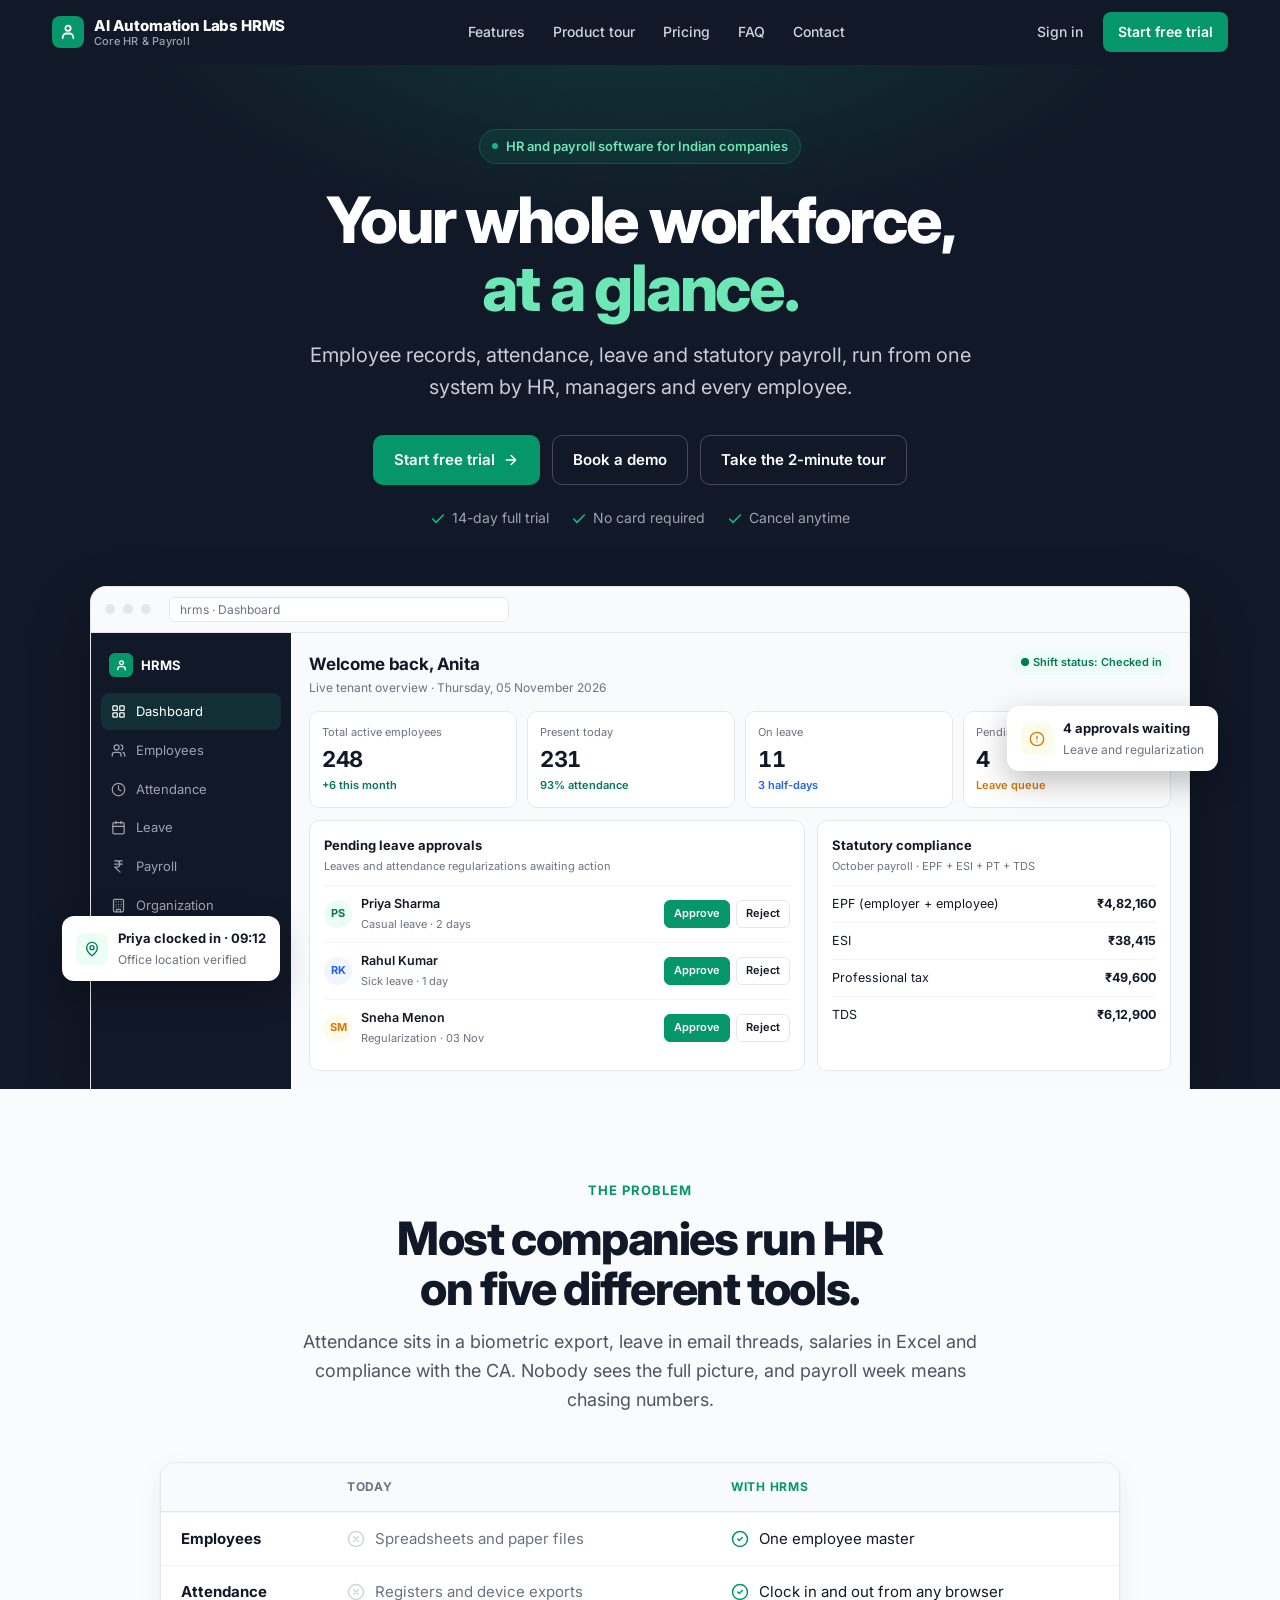
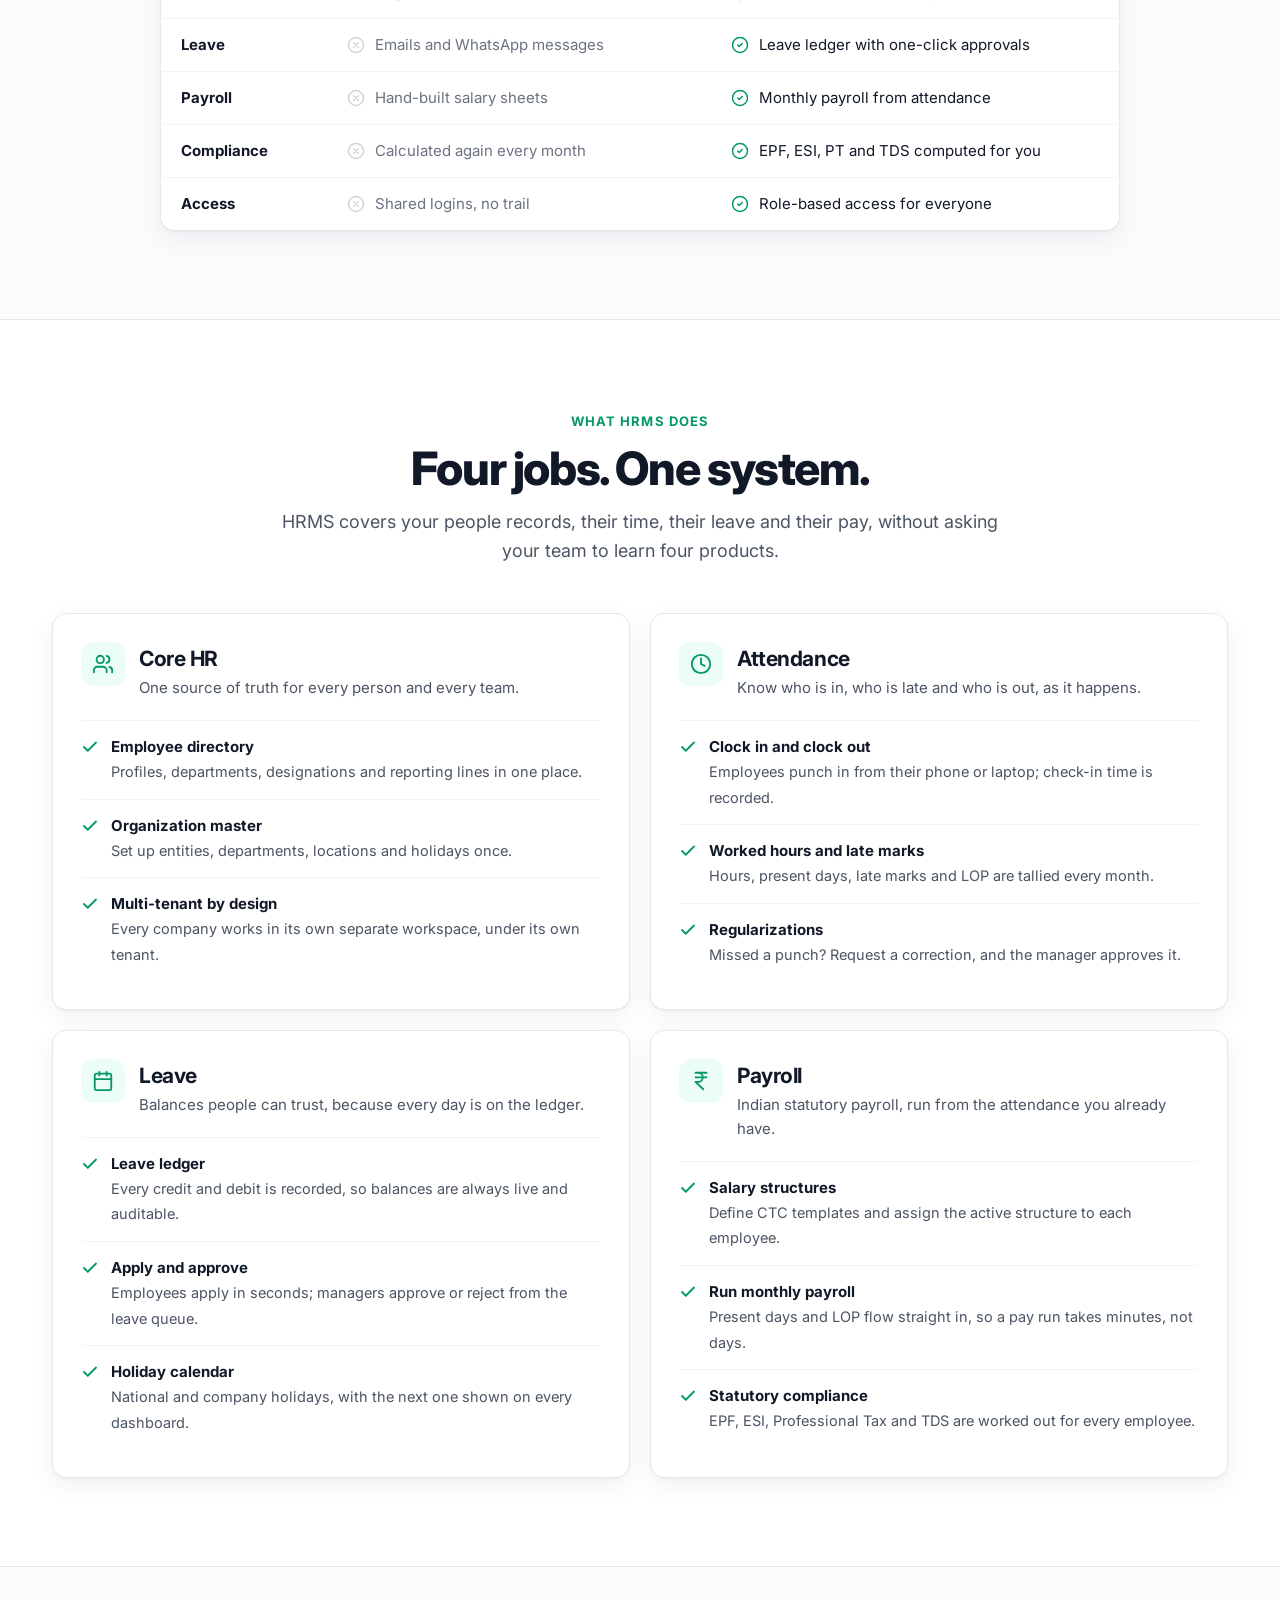
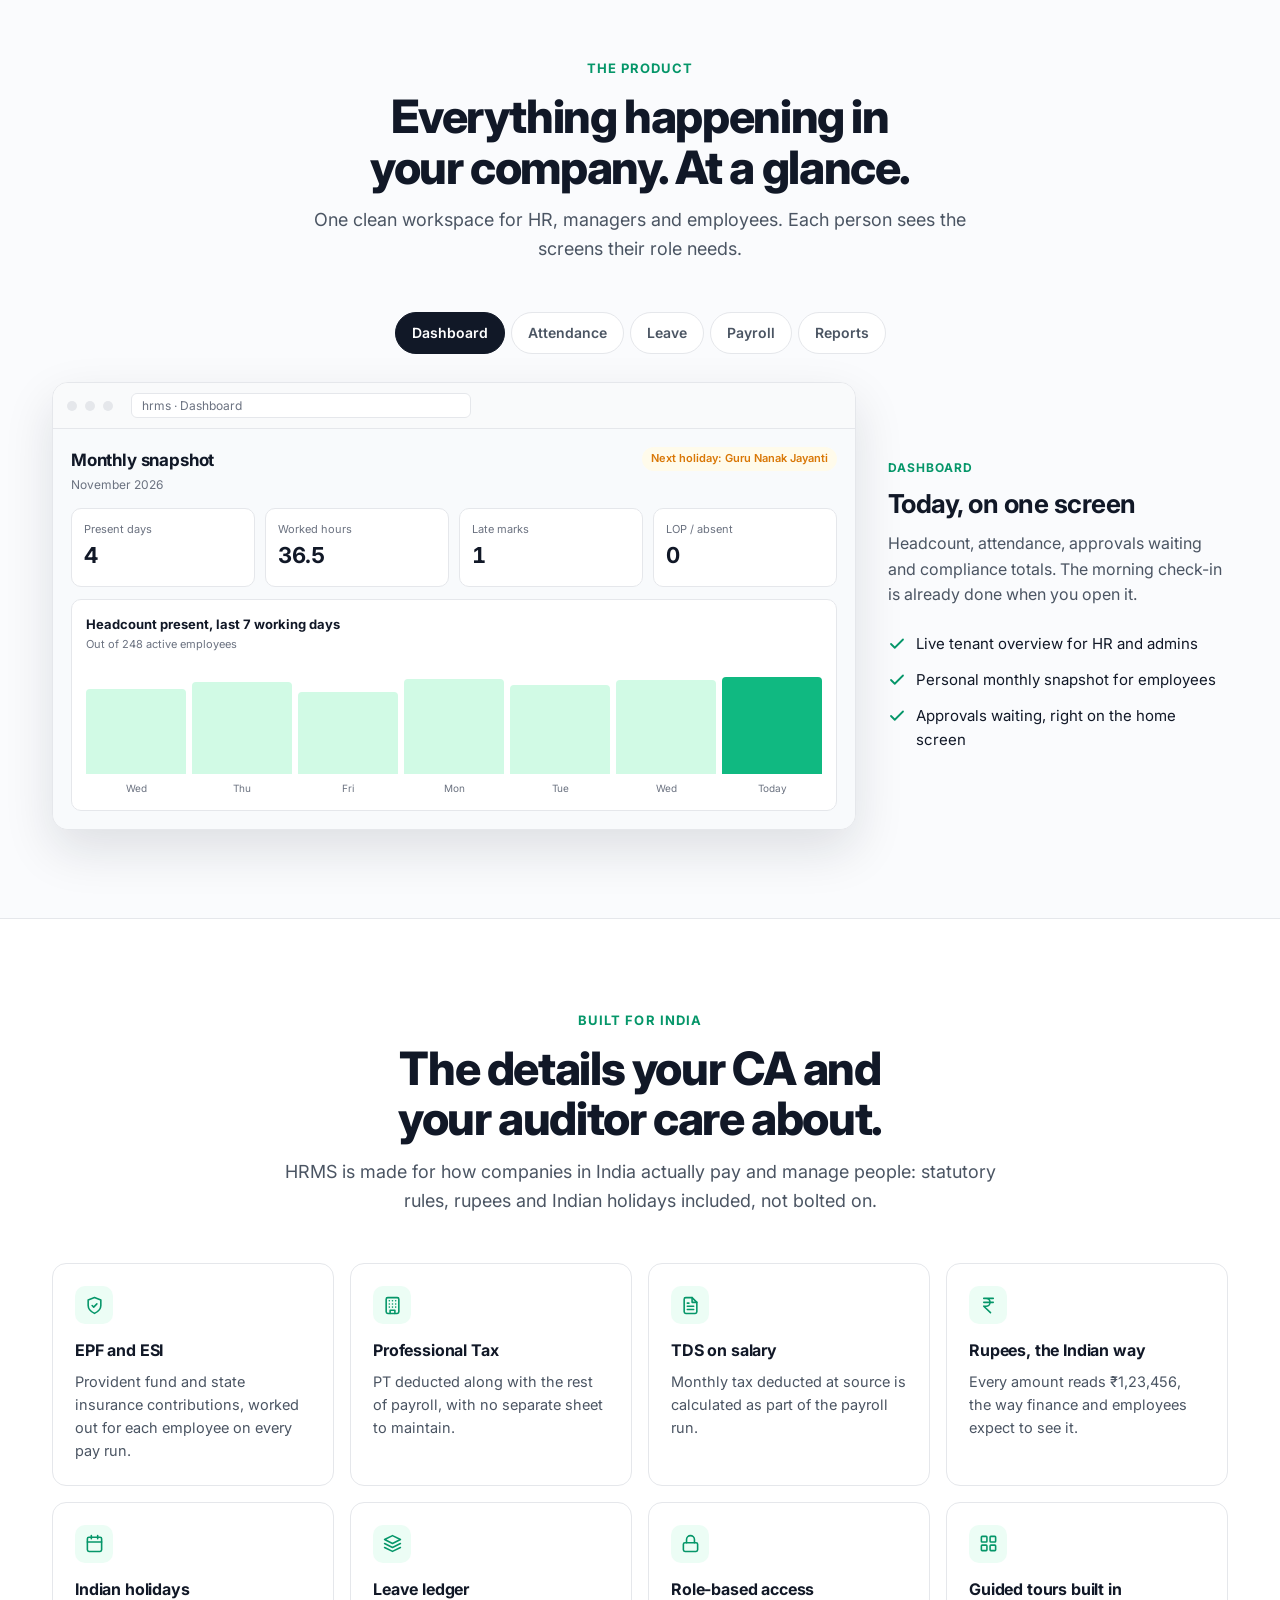
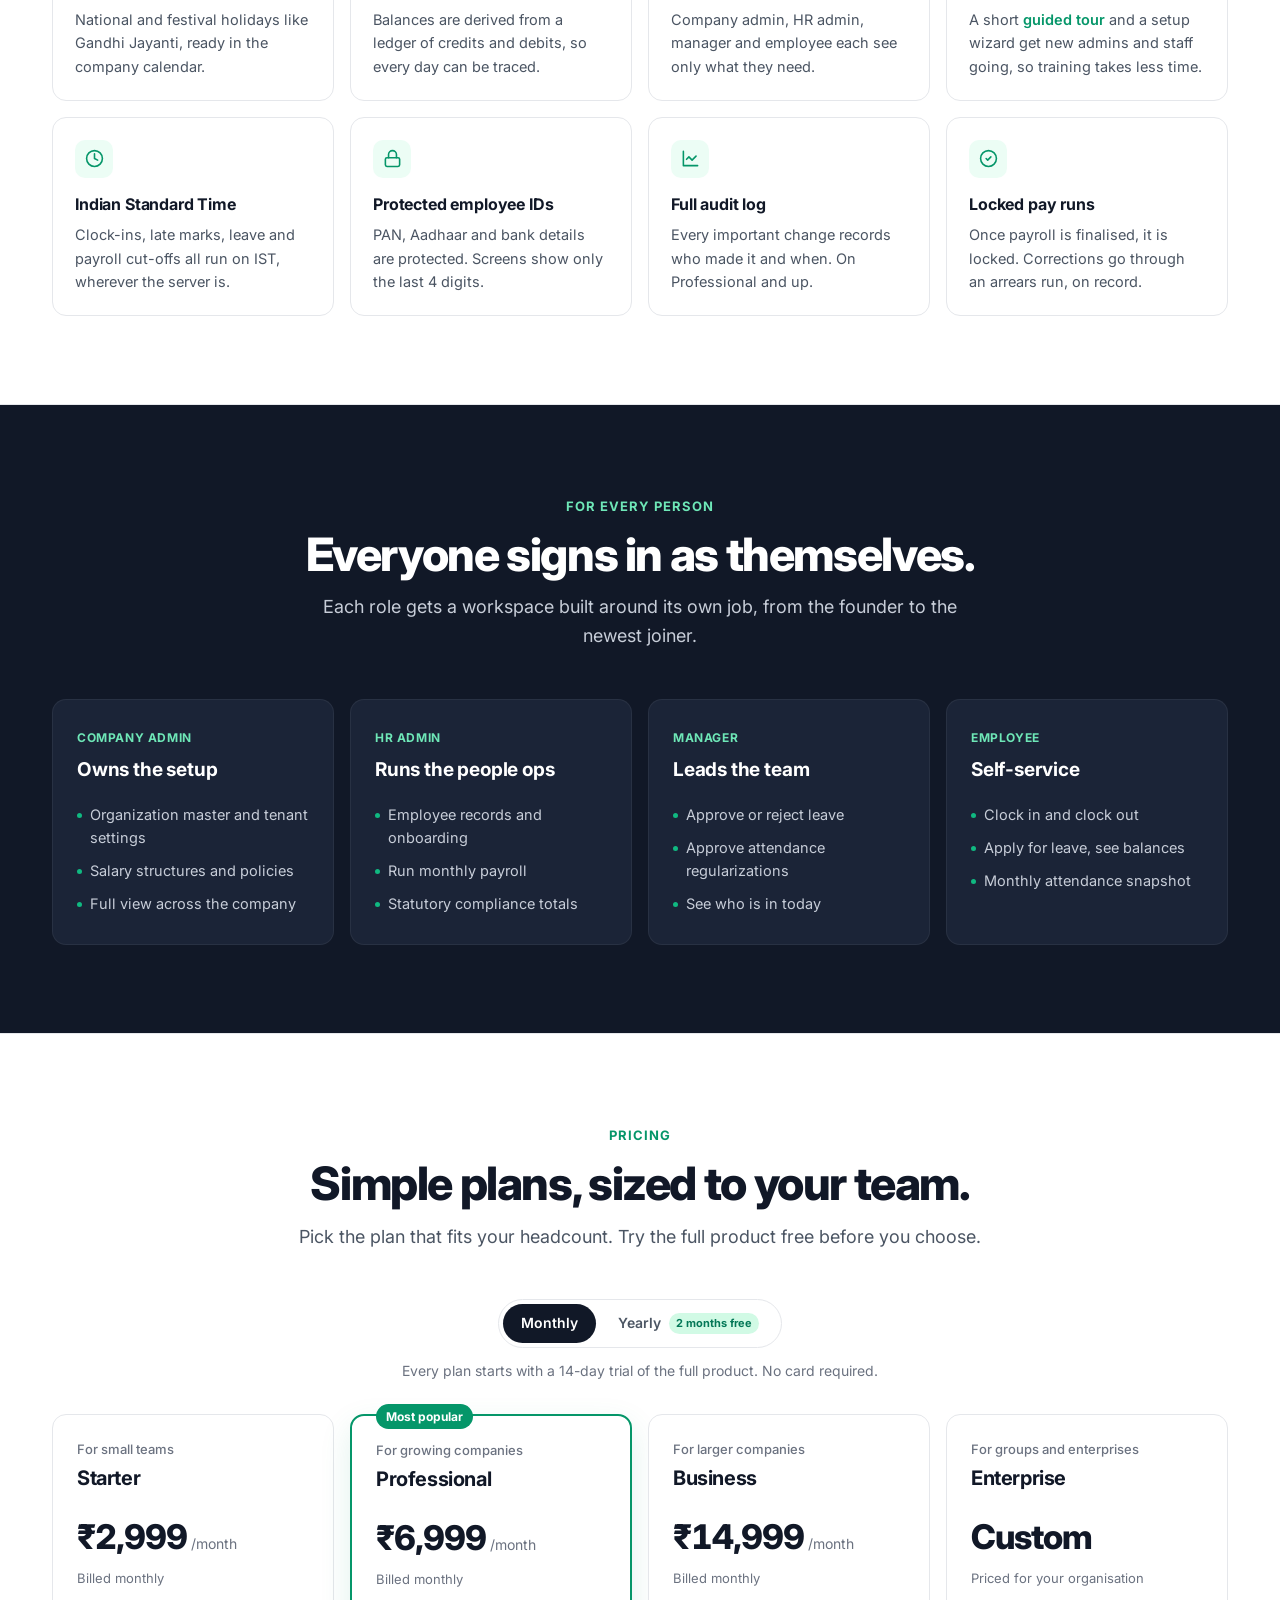
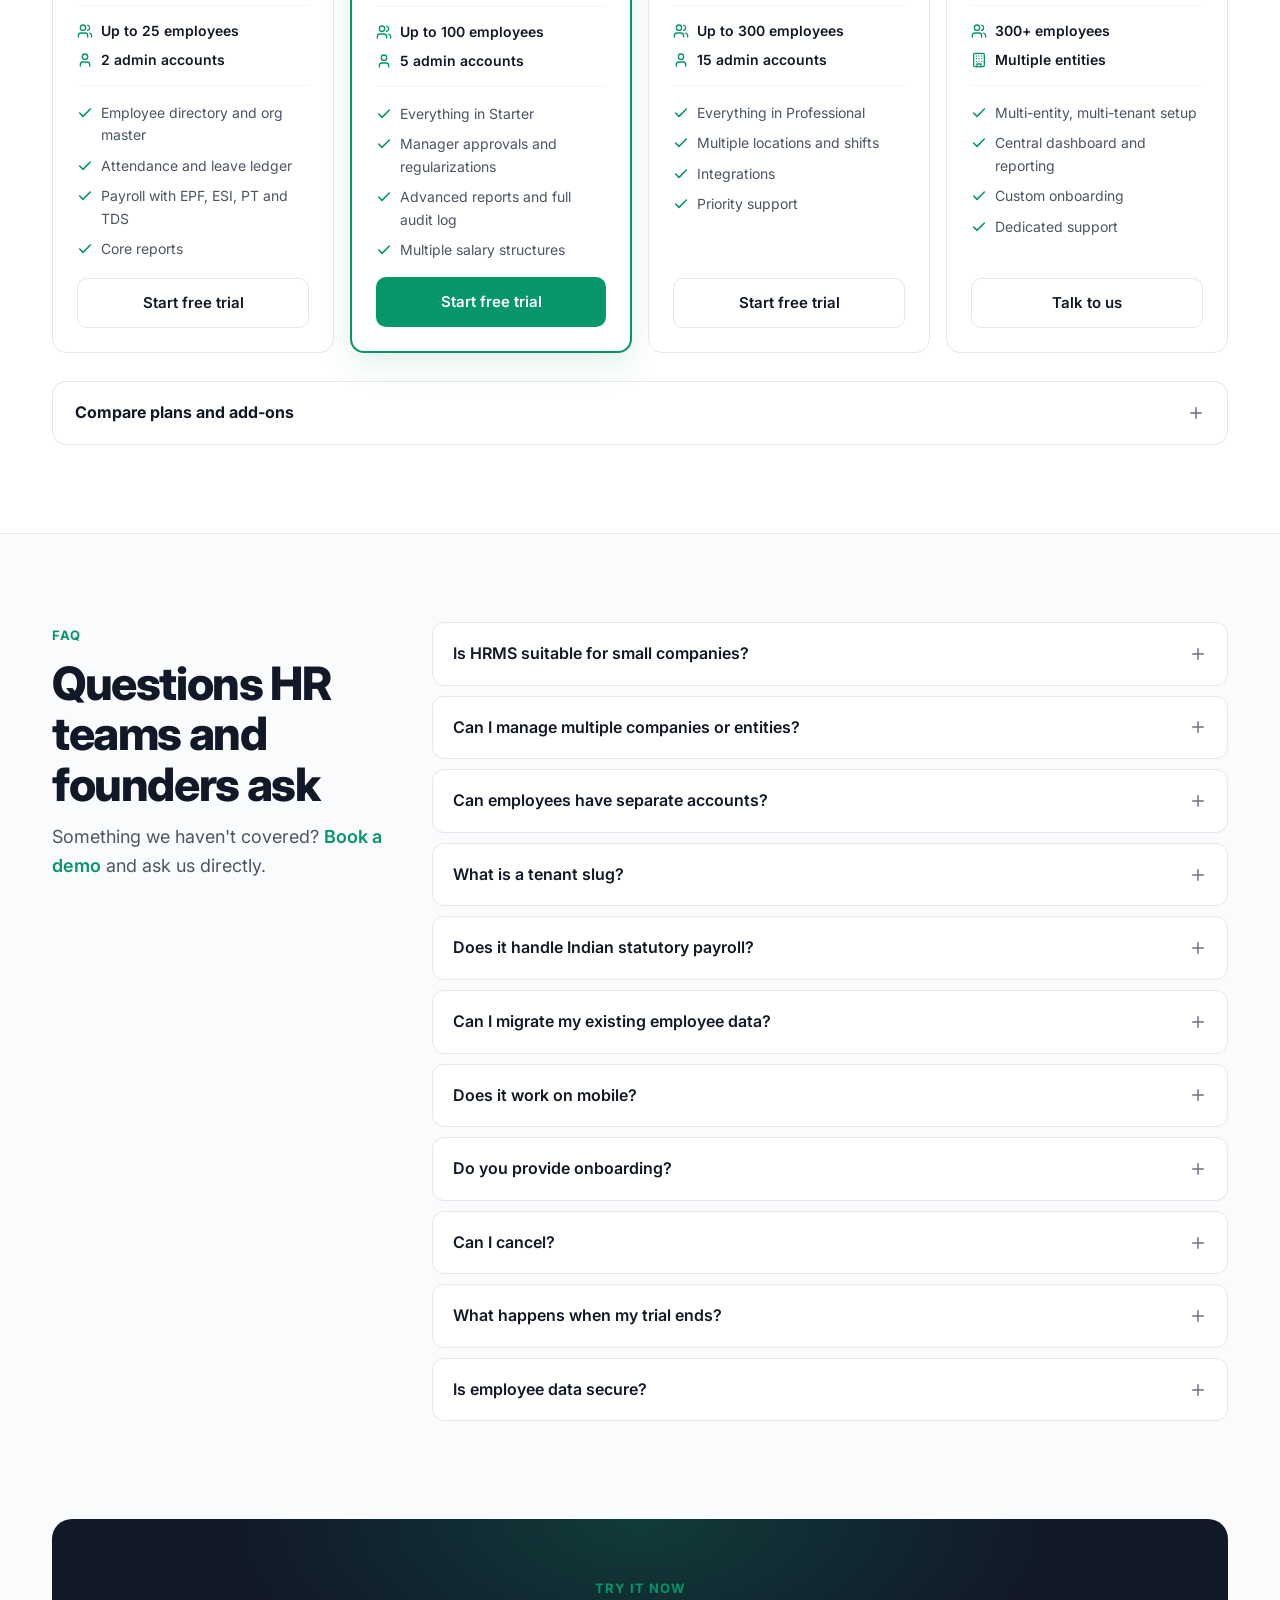
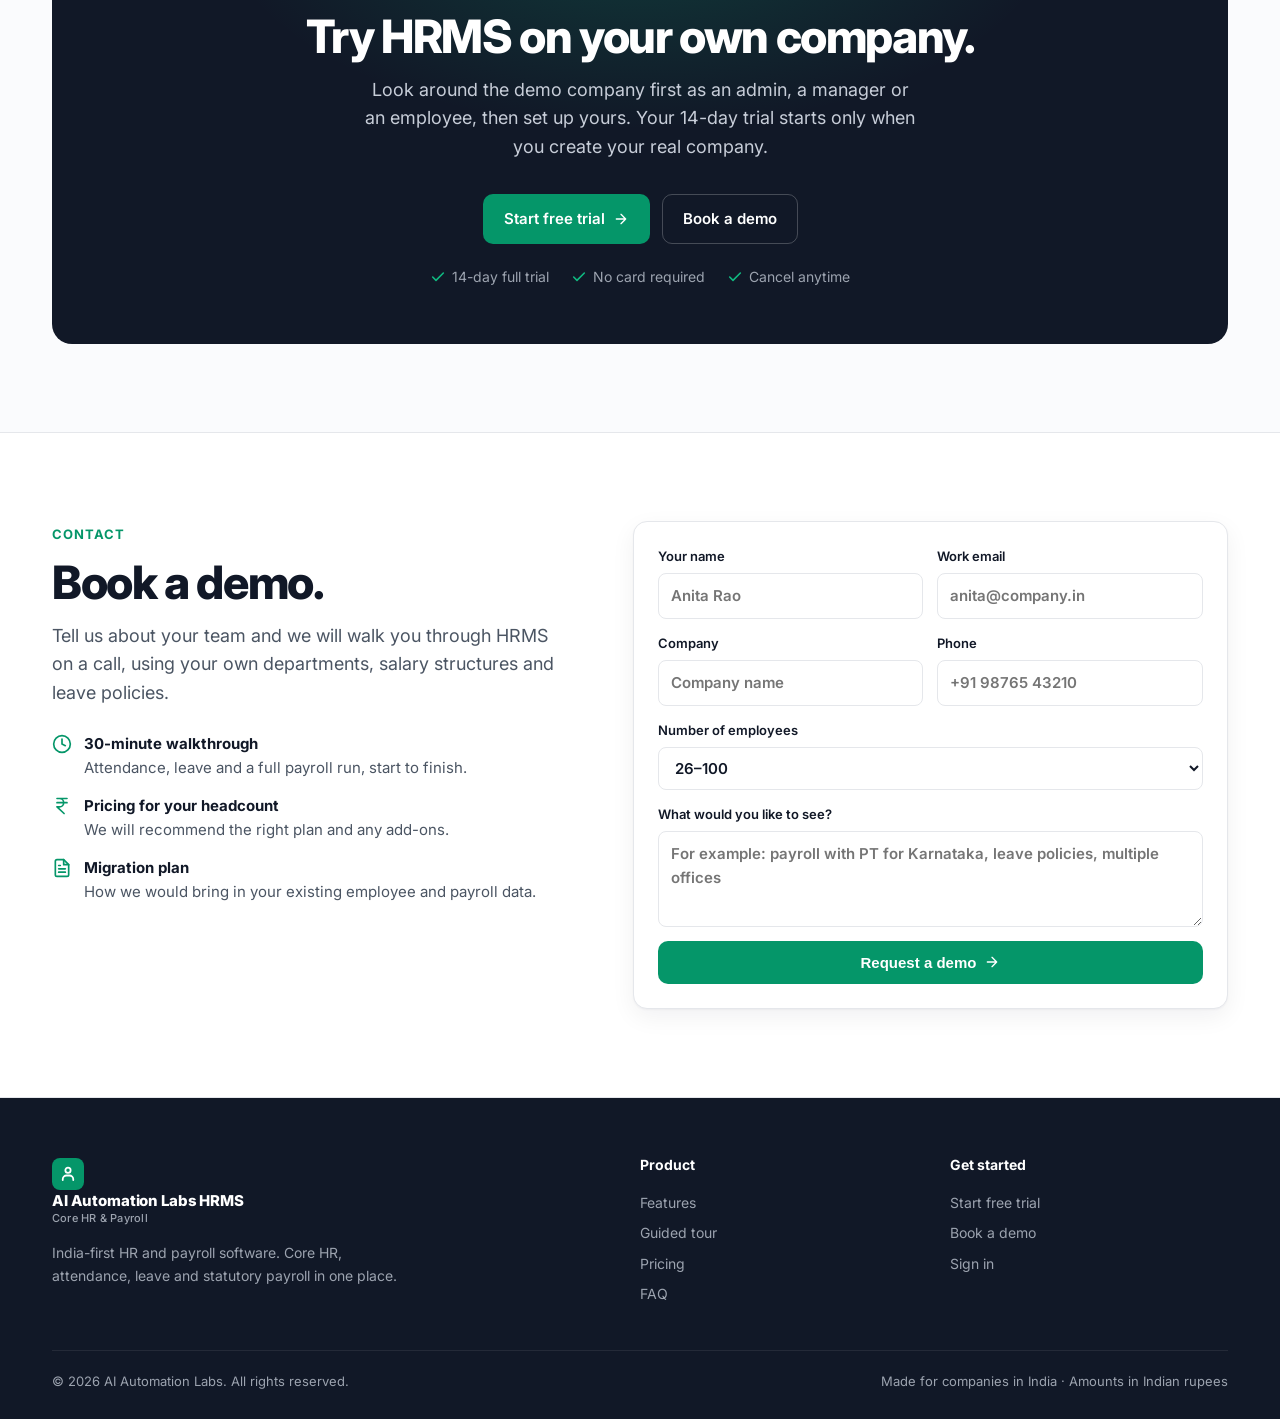
==== commit c488314c: "Add sign-up, onboarding wizard and guided tour - signup.html: "Start free trial" page with How it wo" ====
--- a/index.html
+++ b/index.html
@@ -13,323 +13,7 @@
 <link rel="preconnect" href="https://fonts.googleapis.com">
 <link rel="preconnect" href="https://fonts.gstatic.com" crossorigin>
 <link href="https://fonts.googleapis.com/css2?family=Inter:wght@400;500;600;700;800&display=swap" rel="stylesheet">
-<style>
-:root{
-  --charcoal:#111827; --charcoal-2:#1B2437; --charcoal-3:#273248;
-  --brand:#059669; --brand-600:#047857; --brand-400:#10B981; --brand-300:#6EE7B7; --brand-50:#ECFDF5; --brand-100:#D1FAE5;
-  --text:#111827; --muted:#4B5563; --subtle:#6B7280;
-  --border:#E5E7EB; --panel:#FAFBFD; --white:#FFFFFF;
-  --amber:#D97706; --amber-50:#FFFBEB; --red:#DC2626; --red-50:#FEF2F2; --blue:#2563EB; --blue-50:#EFF6FF;
-  --radius:14px; --shadow:0 1px 2px rgba(17,24,39,.04),0 8px 24px rgba(17,24,39,.06);
-  --app:https://hrms-updated-25-09-2026.onrender.com;
-}
-*{box-sizing:border-box;margin:0;padding:0}
-html{scroll-behavior:smooth;-webkit-text-size-adjust:100%}
-body{font-family:Inter,system-ui,-apple-system,"Segoe UI",Roboto,sans-serif;color:var(--text);background:var(--panel);line-height:1.6;font-size:16px;-webkit-font-smoothing:antialiased}
-a{color:inherit;text-decoration:none}
-img,svg{display:block}
-.container{max-width:1240px;margin:0 auto;padding:0 16px}
-@media(min-width:640px){.container{padding:0 24px}}
-@media(min-width:1024px){.container{padding:0 32px}}
-.sr-only{position:absolute;width:1px;height:1px;overflow:hidden;clip:rect(0,0,0,0)}
-.skip:focus{position:fixed;left:16px;top:16px;z-index:100;background:#fff;padding:8px 16px;border-radius:8px;width:auto;height:auto;clip:auto;font-weight:600}
-:focus-visible{outline:2px solid var(--brand-400);outline-offset:2px;border-radius:6px}
-
-/* Buttons */
-.btn{display:inline-flex;align-items:center;justify-content:center;gap:8px;font-weight:600;font-size:15px;border-radius:10px;padding:12px 20px;transition:background .15s,border-color .15s,transform .15s;white-space:nowrap;cursor:pointer;border:1px solid transparent}
-.btn-sm{padding:8px 14px;font-size:14px;border-radius:8px}
-.btn-primary{background:var(--brand);color:#fff}
-.btn-primary:hover{background:var(--brand-600)}
-.btn-ghost-dark{color:#fff;border-color:rgba(255,255,255,.22)}
-.btn-ghost-dark:hover{background:rgba(255,255,255,.08);border-color:rgba(255,255,255,.4)}
-.btn-outline{border-color:var(--border);background:#fff;color:var(--text)}
-.btn-outline:hover{border-color:#cbd5e1}
-.btn svg{width:16px;height:16px}
-
-/* Header */
-header{position:sticky;top:0;z-index:50;background:var(--charcoal);color:#fff;border-bottom:1px solid transparent;transition:border-color .2s,box-shadow .2s}
-header.scrolled{border-color:rgba(255,255,255,.08);box-shadow:0 4px 20px rgba(0,0,0,.25)}
-.nav{display:flex;align-items:center;justify-content:space-between;height:64px;gap:16px}
-.logo{display:flex;align-items:center;gap:10px;font-weight:800;letter-spacing:-.01em}
-.logo-mark{width:32px;height:32px;border-radius:8px;background:var(--brand);display:grid;place-items:center;flex-shrink:0}
-.logo-mark svg{width:18px;height:18px}
-.logo small{display:block;font-size:11px;font-weight:500;color:#9CA3AF;letter-spacing:.02em;line-height:1.1}
-.logo span{line-height:1.15;font-size:15px}
-.nav-links{display:none;gap:28px;font-size:14px;color:#D1D5DB;font-weight:500}
-.nav-links a:hover{color:#fff}
-.nav-cta{display:none;gap:10px;align-items:center}
-.nav-cta .signin{font-size:14px;color:#D1D5DB;font-weight:500;padding:8px 10px}
-.nav-cta .signin:hover{color:#fff}
-.menu-btn{background:none;border:0;color:#fff;padding:8px;cursor:pointer}
-.menu-btn svg{width:24px;height:24px}
-.mobile-menu{display:none;border-top:1px solid rgba(255,255,255,.08);padding:12px 0 20px}
-.mobile-menu.open{display:block}
-.mobile-menu a:not(.btn){display:block;padding:10px 0;color:#D1D5DB;font-weight:500}
-.mobile-menu .btn{width:100%;margin-top:10px}
-@media(min-width:900px){.nav-links,.nav-cta{display:flex}.menu-btn,.mobile-menu,.mobile-menu.open{display:none}}
-
-/* Hero */
-.hero{background:var(--charcoal);color:#fff;position:relative;overflow:hidden;padding:64px 0 0}
-.hero::before{content:"";position:absolute;inset:0;background:radial-gradient(800px 400px at 50% -10%,rgba(16,185,129,.22),transparent 70%);pointer-events:none}
-.hero-inner{position:relative;text-align:center;max-width:860px;margin:0 auto}
-.eyebrow{display:inline-flex;align-items:center;gap:8px;font-size:13px;font-weight:600;color:var(--brand-300);background:rgba(16,185,129,.1);border:1px solid rgba(16,185,129,.25);padding:6px 12px;border-radius:999px}
-.eyebrow .dot{width:6px;height:6px;border-radius:50%;background:var(--brand-400)}
-h1{font-size:clamp(36px,6vw,64px);line-height:1.06;font-weight:800;letter-spacing:-.035em;margin:22px 0 18px;text-wrap:balance}
-h1 em{font-style:normal;color:var(--brand-300)}
-.lead{font-size:clamp(17px,2vw,20px);color:#C7CDD8;max-width:680px;margin:0 auto;text-wrap:pretty}
-.hero-cta{display:flex;gap:12px;justify-content:center;flex-wrap:wrap;margin-top:32px}
-.checks{display:flex;gap:10px 22px;justify-content:center;flex-wrap:wrap;margin-top:22px;font-size:14px;color:#9CA3AF}
-.checks span{display:inline-flex;align-items:center;gap:6px}
-.checks svg{width:16px;height:16px;color:var(--brand-400)}
-.hero-shot{position:relative;margin:56px auto 0;max-width:1100px}
-.hero-shot .frame{border-radius:16px 16px 0 0;border-bottom:0}
-.float-card{position:absolute;background:#fff;color:var(--text);border-radius:12px;padding:12px 14px;box-shadow:0 12px 32px rgba(0,0,0,.25);font-size:13px;display:none;align-items:center;gap:10px;z-index:2}
-.float-card b{display:block;font-size:13px}
-.float-card small{color:var(--subtle);font-size:12px}
-.float-card .ic{width:32px;height:32px;border-radius:8px;display:grid;place-items:center;flex-shrink:0}
-.float-card .ic svg{width:16px;height:16px}
-.fc-1{left:-28px;top:330px}.fc-2{right:-28px;top:120px}
-@media(min-width:1180px){.float-card{display:flex}}
-
-/* App frame mock */
-.frame{background:#fff;border:1px solid var(--border);border-radius:16px;overflow:hidden;box-shadow:0 24px 60px rgba(0,0,0,.28);color:var(--text);text-align:left}
-.frame-bar{display:flex;align-items:center;gap:8px;padding:10px 14px;border-bottom:1px solid var(--border);background:#F9FAFB;font-size:12px;color:var(--subtle)}
-.frame-bar i{width:10px;height:10px;border-radius:50%;background:#E5E7EB;display:block}
-.frame-bar .url{margin-left:10px;background:#fff;border:1px solid var(--border);border-radius:6px;padding:2px 10px;flex:1;max-width:340px;overflow:hidden;text-overflow:ellipsis;white-space:nowrap}
-.app{display:grid;grid-template-columns:1fr;min-height:420px}
-@media(min-width:760px){.app{grid-template-columns:200px 1fr}}
-.side{display:none;background:var(--charcoal);color:#9CA3AF;padding:16px 10px;font-size:13px}
-@media(min-width:760px){.side{display:block}}
-.side .brandline{display:flex;align-items:center;gap:8px;color:#fff;font-weight:700;padding:4px 8px 16px;font-size:13px}
-.side .brandline .logo-mark{width:24px;height:24px;border-radius:6px}
-.side .brandline .logo-mark svg{width:13px;height:13px}
-.side a{display:flex;align-items:center;gap:10px;padding:8px 10px;border-radius:8px;margin-bottom:2px}
-.side a.on{background:rgba(16,185,129,.14);color:#fff}
-.side a svg{width:15px;height:15px}
-.main{padding:18px;background:#F8FAFC;min-width:0}
-.main-head{display:flex;justify-content:space-between;align-items:flex-start;gap:12px;margin-bottom:14px;flex-wrap:wrap}
-.main-head h4{font-size:17px;font-weight:700;letter-spacing:-.01em}
-.main-head p{font-size:12px;color:var(--subtle)}
-.pill{display:inline-flex;align-items:center;gap:6px;font-size:11px;font-weight:600;padding:3px 9px;border-radius:999px;white-space:nowrap}
-.p-green{background:var(--brand-50);color:var(--brand-600)}
-.p-amber{background:var(--amber-50);color:var(--amber)}
-.p-red{background:var(--red-50);color:var(--red)}
-.p-blue{background:var(--blue-50);color:var(--blue)}
-.p-gray{background:#F3F4F6;color:#4B5563}
-.kpis{display:grid;grid-template-columns:repeat(2,1fr);gap:10px;margin-bottom:12px}
-@media(min-width:900px){.kpis{grid-template-columns:repeat(4,1fr)}}
-.kpi{background:#fff;border:1px solid var(--border);border-radius:10px;padding:12px}
-.kpi small{font-size:11px;color:var(--subtle);display:block}
-.kpi b{font-size:22px;letter-spacing:-.02em;font-variant-numeric:tabular-nums}
-.kpi .delta{font-size:11px;color:var(--brand-600);font-weight:600}
-.grid2{display:grid;grid-template-columns:1fr;gap:12px}
-@media(min-width:900px){.grid2{grid-template-columns:1.4fr 1fr}}
-.card{background:#fff;border:1px solid var(--border);border-radius:10px;padding:14px;min-width:0}
-.card h5{font-size:13px;font-weight:700;margin-bottom:2px}
-.card .sub{font-size:11px;color:var(--subtle);margin-bottom:10px}
-.row{display:flex;align-items:center;justify-content:space-between;gap:10px;padding:8px 0;border-top:1px solid #F3F4F6;font-size:12.5px}
-.row:first-of-type{border-top:0}
-.who{display:flex;align-items:center;gap:9px;min-width:0}
-.who div{min-width:0}
-.who b{display:block;font-weight:600;white-space:nowrap;overflow:hidden;text-overflow:ellipsis}
-.who small{color:var(--subtle);font-size:11px;white-space:nowrap}
-.av{width:28px;height:28px;border-radius:50%;display:grid;place-items:center;font-size:11px;font-weight:700;flex-shrink:0}
-.mini-btns{display:flex;gap:6px}
-.mini-btns span{font-size:11px;font-weight:600;padding:4px 9px;border-radius:6px;border:1px solid var(--border)}
-.mini-btns .ok{background:var(--brand);color:#fff;border-color:var(--brand)}
-.bars{display:flex;align-items:flex-end;gap:6px;height:110px;padding-top:6px}
-.bars div{flex:1;background:var(--brand-100);border-radius:4px 4px 0 0;position:relative}
-.bars div.hi{background:var(--brand-400)}
-.bar-labels{display:flex;gap:6px;font-size:10px;color:var(--subtle);margin-top:6px}
-.bar-labels span{flex:1;text-align:center}
-.meter{height:6px;border-radius:999px;background:#F3F4F6;overflow:hidden;margin-top:6px}
-.meter i{display:block;height:100%;background:var(--brand-400);border-radius:999px}
-.table{width:100%;border-collapse:collapse;font-size:12px}
-.table th{text-align:left;font-weight:600;color:var(--subtle);font-size:11px;padding:8px 6px;border-bottom:1px solid var(--border);white-space:nowrap}
-.table td{padding:9px 6px;border-bottom:1px solid #F3F4F6;white-space:nowrap;font-variant-numeric:tabular-nums}
-.table td.num,.table th.num{text-align:right}
-.scroll-x{overflow-x:auto}
-.clock{display:flex;align-items:center;justify-content:space-between;gap:12px;flex-wrap:wrap}
-.clock .time{font-size:28px;font-weight:800;letter-spacing:-.02em;font-variant-numeric:tabular-nums}
-.cal{display:grid;grid-template-columns:repeat(7,1fr);gap:4px;font-size:11px;text-align:center}
-.cal span{padding:6px 0;border-radius:6px;background:#F9FAFB;color:#374151}
-.cal .h{background:none;color:var(--subtle);font-weight:600}
-.cal .P{background:var(--brand-50);color:var(--brand-600);font-weight:600}
-.cal .L{background:var(--blue-50);color:var(--blue);font-weight:600}
-.cal .A{background:var(--red-50);color:var(--red);font-weight:600}
-.cal .W{background:#F3F4F6;color:#9CA3AF}
-.cal .Ho{background:var(--amber-50);color:var(--amber);font-weight:600}
-.legend{display:flex;gap:12px;flex-wrap:wrap;font-size:11px;color:var(--subtle);margin-top:10px}
-.legend span{display:inline-flex;align-items:center;gap:5px}
-.legend i{width:8px;height:8px;border-radius:2px;display:block}
-
-/* Sections */
-section{padding:88px 0}
-.sec-head{max-width:720px;margin:0 auto 48px;text-align:center}
-.kicker{font-size:13px;font-weight:700;letter-spacing:.08em;text-transform:uppercase;color:var(--brand)}
-h2{font-size:clamp(30px,4.2vw,46px);line-height:1.1;letter-spacing:-.03em;font-weight:800;margin:10px 0 14px;text-wrap:balance}
-.sec-head p{color:var(--muted);font-size:18px;text-wrap:pretty}
-.bg-white{background:#fff;border-top:1px solid var(--border);border-bottom:1px solid var(--border)}
-
-/* Problem / compare */
-.compare{max-width:960px;margin:0 auto;background:#fff;border:1px solid var(--border);border-radius:var(--radius);overflow:hidden;box-shadow:var(--shadow)}
-.cmp-head,.cmp-row{display:grid;grid-template-columns:1fr;gap:6px;padding:14px 20px}
-@media(min-width:720px){.cmp-head,.cmp-row{grid-template-columns:150px 1fr 1fr;gap:16px;align-items:center}}
-.cmp-head{background:#F9FAFB;border-bottom:1px solid var(--border);font-size:12px;font-weight:700;text-transform:uppercase;letter-spacing:.06em;color:var(--subtle);display:none}
-@media(min-width:720px){.cmp-head{display:grid}}
-.cmp-head .w{color:var(--brand)}
-.cmp-row{border-top:1px solid #F3F4F6}
-.cmp-row:first-of-type{border-top:0}
-.cmp-row .k{font-weight:700;font-size:15px}
-.cmp-row .old,.cmp-row .new{display:flex;align-items:center;gap:10px;font-size:15px}
-.cmp-row .old{color:var(--subtle)}
-.cmp-row .old svg{color:#D1D5DB}
-.cmp-row .new svg{color:var(--brand)}
-.cmp-row svg{width:18px;height:18px;flex-shrink:0}
-
-/* Pillars */
-.pillars{display:grid;grid-template-columns:1fr;gap:20px}
-@media(min-width:860px){.pillars{grid-template-columns:1fr 1fr}}
-.pillar{background:#fff;border:1px solid var(--border);border-radius:var(--radius);padding:28px;box-shadow:var(--shadow)}
-.pillar-top{display:flex;gap:14px;align-items:flex-start;margin-bottom:20px}
-.pillar-ic{width:44px;height:44px;border-radius:12px;background:var(--brand-50);color:var(--brand);display:grid;place-items:center;flex-shrink:0}
-.pillar-ic svg{width:22px;height:22px}
-.pillar h3{font-size:21px;letter-spacing:-.02em;font-weight:700}
-.pillar-top p{color:var(--muted);font-size:15px}
-.feat{display:flex;gap:12px;padding:14px 0;border-top:1px solid #F3F4F6}
-.feat svg{width:18px;height:18px;color:var(--brand);flex-shrink:0;margin-top:3px}
-.feat b{display:block;font-size:15px}
-.feat span{color:var(--muted);font-size:14.5px}
-
-/* Product tabs */
-.tabs{display:flex;gap:6px;justify-content:center;flex-wrap:wrap;margin-bottom:28px}
-.tab{font:inherit;font-size:14px;font-weight:600;padding:9px 16px;border-radius:999px;border:1px solid var(--border);background:#fff;color:var(--muted);cursor:pointer;transition:all .15s}
-.tab:hover{color:var(--text);border-color:#cbd5e1}
-.tab[aria-selected="true"]{background:var(--charcoal);color:#fff;border-color:var(--charcoal)}
-.panel{display:none}
-.panel.on{display:grid;grid-template-columns:1fr;gap:32px;align-items:center}
-@media(min-width:1000px){.panel.on{grid-template-columns:1fr 340px}}
-.panel .frame{box-shadow:0 20px 50px rgba(17,24,39,.12)}
-.panel-copy .kicker{font-size:12px}
-.panel-copy h3{font-size:26px;letter-spacing:-.02em;line-height:1.2;margin:8px 0 12px}
-.panel-copy p{color:var(--muted)}
-.panel-copy ul{list-style:none;margin-top:18px}
-.panel-copy li{display:flex;gap:10px;padding:6px 0;font-size:15px}
-.panel-copy li svg{width:18px;height:18px;color:var(--brand);flex-shrink:0;margin-top:3px}
-
-/* India */
-.india{display:grid;grid-template-columns:1fr;gap:16px}
-@media(min-width:640px){.india{grid-template-columns:1fr 1fr}}
-@media(min-width:1000px){.india{grid-template-columns:repeat(4,1fr)}}
-.tile{background:#fff;border:1px solid var(--border);border-radius:var(--radius);padding:22px}
-.tile .ic{width:38px;height:38px;border-radius:10px;background:var(--brand-50);color:var(--brand);display:grid;place-items:center;margin-bottom:14px}
-.tile .ic svg{width:19px;height:19px}
-.tile h3{font-size:16px;font-weight:700;margin-bottom:6px;letter-spacing:-.01em}
-.tile p{font-size:14.5px;color:var(--muted)}
-
-/* Roles */
-.roles{display:grid;grid-template-columns:1fr;gap:16px}
-@media(min-width:640px){.roles{grid-template-columns:1fr 1fr}}
-@media(min-width:1000px){.roles{grid-template-columns:repeat(4,1fr)}}
-.role{background:var(--charcoal-2);color:#fff;border-radius:var(--radius);padding:24px;border:1px solid rgba(255,255,255,.06)}
-.role .tag{font-size:12px;font-weight:700;color:var(--brand-300);letter-spacing:.05em;text-transform:uppercase}
-.role h3{font-size:19px;margin:6px 0 12px;letter-spacing:-.01em}
-.role ul{list-style:none;font-size:14.5px;color:#C7CDD8}
-.role li{padding:5px 0;display:flex;gap:8px}
-.role li::before{content:"";width:5px;height:5px;border-radius:50%;background:var(--brand-400);margin-top:10px;flex-shrink:0}
-.dark{background:var(--charcoal);color:#fff}
-.dark .sec-head p{color:#C7CDD8}
-.dark .kicker{color:var(--brand-300)}
-
-/* FAQ */
-.faq-wrap{display:grid;grid-template-columns:1fr;gap:40px}
-@media(min-width:960px){.faq-wrap{grid-template-columns:340px 1fr}}
-.faq-wrap .sec-head{text-align:left;margin:0}
-.faq details{background:#fff;border:1px solid var(--border);border-radius:12px;margin-bottom:10px;overflow:hidden}
-.faq summary{list-style:none;cursor:pointer;padding:18px 20px;font-weight:600;display:flex;justify-content:space-between;gap:16px;align-items:center}
-.faq summary::-webkit-details-marker{display:none}
-.faq summary svg{width:18px;height:18px;color:var(--subtle);transition:transform .2s;flex-shrink:0}
-.faq details[open] summary svg{transform:rotate(45deg)}
-.faq details p{padding:0 20px 18px;color:var(--muted);font-size:15px}
-
-/* Pricing */
-.billing{display:flex;justify-content:center;margin-bottom:12px}
-.billing-toggle{display:inline-flex;background:#fff;border:1px solid var(--border);border-radius:999px;padding:4px;gap:4px}
-.billing-toggle button{font:inherit;font-size:14px;font-weight:600;border:0;background:none;color:var(--muted);padding:8px 18px;border-radius:999px;cursor:pointer;display:inline-flex;gap:8px;align-items:center}
-.billing-toggle button[aria-pressed="true"]{background:var(--charcoal);color:#fff}
-.billing-toggle .save{font-size:11px;font-weight:700;background:var(--brand-100);color:var(--brand-600);padding:2px 7px;border-radius:999px}
-.trial-note{text-align:center;color:var(--subtle);font-size:14px;margin-bottom:32px}
-.plans{display:grid;grid-template-columns:1fr;gap:16px;align-items:stretch}
-@media(min-width:640px){.plans{grid-template-columns:1fr 1fr}}
-@media(min-width:1100px){.plans{grid-template-columns:repeat(4,1fr)}}
-.plan{background:#fff;border:1px solid var(--border);border-radius:var(--radius);padding:24px;display:flex;flex-direction:column;gap:16px;position:relative}
-.plan.pop{border:2px solid var(--brand);box-shadow:0 12px 32px rgba(5,150,105,.12)}
-.plan .badge{position:absolute;top:-12px;left:24px;background:var(--brand);color:#fff;font-size:12px;font-weight:700;padding:3px 10px;border-radius:999px}
-.plan .for{font-size:13px;color:var(--subtle);font-weight:500}
-.plan h3{font-size:20px;letter-spacing:-.02em;margin-top:2px}
-.price{display:flex;align-items:baseline;gap:4px}
-.price b{font-size:34px;letter-spacing:-.03em;font-weight:800;font-variant-numeric:tabular-nums}
-.price span{color:var(--subtle);font-size:14px}
-.billed{font-size:13px;color:var(--subtle);margin-top:-12px;min-height:20px}
-.limits{display:flex;flex-direction:column;gap:6px;padding:14px 0;border-top:1px solid #F3F4F6;border-bottom:1px solid #F3F4F6;font-size:14px;font-weight:600}
-.limits span{display:flex;gap:8px;align-items:center}
-.limits svg{width:16px;height:16px;color:var(--brand)}
-.plan ul{list-style:none;display:flex;flex-direction:column;gap:8px;font-size:14px;color:var(--muted);flex:1}
-.plan li{display:flex;gap:8px}
-.plan li svg{width:16px;height:16px;color:var(--brand);flex-shrink:0;margin-top:3px}
-.plan .btn{width:100%}
-.compare-plans{margin-top:28px;background:#fff;border:1px solid var(--border);border-radius:var(--radius);overflow:hidden}
-.compare-plans summary{list-style:none;cursor:pointer;padding:18px 22px;font-weight:700;display:flex;justify-content:space-between;align-items:center}
-.compare-plans summary::-webkit-details-marker{display:none}
-.compare-plans summary svg{width:18px;height:18px;color:var(--subtle);transition:transform .2s}
-.compare-plans[open] summary svg{transform:rotate(45deg)}
-.compare-plans .scroll-x{padding:0 22px 22px}
-.ctable{width:100%;border-collapse:collapse;font-size:14px;min-width:640px}
-.ctable th,.ctable td{padding:11px 10px;border-bottom:1px solid #F3F4F6;text-align:center}
-.ctable th:first-child,.ctable td:first-child{text-align:left}
-.ctable thead th{font-size:13px;color:var(--subtle);font-weight:700}
-.ctable .grp td{background:#F9FAFB;font-weight:700;font-size:12px;text-transform:uppercase;letter-spacing:.06em;color:var(--subtle)}
-.ctable svg{width:16px;height:16px;color:var(--brand);display:inline-block}
-.ctable .no{color:#D1D5DB}
-
-/* Contact */
-.contact-wrap{display:grid;grid-template-columns:1fr;gap:40px;align-items:start}
-@media(min-width:960px){.contact-wrap{grid-template-columns:1fr 1.1fr}}
-.contact-wrap .sec-head{text-align:left;margin:0}
-.contact-points{list-style:none;display:flex;flex-direction:column;gap:14px;margin-top:24px}
-.contact-points li{display:flex;gap:12px;font-size:15px;color:var(--muted)}
-.contact-points li svg{width:20px;height:20px;color:var(--brand);flex-shrink:0;margin-top:2px}
-.contact-points b{color:var(--text);display:block}
-.form{background:#fff;border:1px solid var(--border);border-radius:var(--radius);padding:24px;display:grid;grid-template-columns:1fr;gap:14px;box-shadow:var(--shadow)}
-@media(min-width:600px){.form{grid-template-columns:1fr 1fr}}
-.form .full{grid-column:1/-1}
-.form label{display:flex;flex-direction:column;gap:6px;font-size:13px;font-weight:600}
-.form input,.form select,.form textarea{font:inherit;font-size:15px;padding:10px 12px;border:1px solid var(--border);border-radius:8px;background:#fff;color:var(--text);width:100%}
-.form input:focus,.form select:focus,.form textarea:focus{outline:2px solid var(--brand-400);outline-offset:0;border-color:transparent}
-.form textarea{min-height:96px;resize:vertical}
-.form .btn{width:100%}
-.form-msg{font-size:14px;color:var(--brand-600);font-weight:600}
-
-/* CTA */
-.cta{background:var(--charcoal);color:#fff;border-radius:20px;padding:56px 24px;text-align:center;position:relative;overflow:hidden}
-.cta::before{content:"";position:absolute;inset:0;background:radial-gradient(600px 300px at 50% 0,rgba(16,185,129,.22),transparent 70%)}
-.cta>*{position:relative}
-.cta h2{color:#fff}
-.cta p{color:#C7CDD8;max-width:560px;margin:0 auto;font-size:18px}
-
-/* Footer */
-footer{background:var(--charcoal);color:#9CA3AF;padding:56px 0 28px;font-size:14px}
-.foot{display:grid;grid-template-columns:1fr;gap:32px}
-@media(min-width:760px){.foot{grid-template-columns:2fr 1fr 1fr}}
-.foot p{max-width:360px;margin-top:14px}
-.foot h4{color:#fff;font-size:14px;margin-bottom:12px}
-.foot a{display:block;padding:4px 0}
-.foot a:hover{color:#fff}
-.foot-bottom{border-top:1px solid rgba(255,255,255,.08);margin-top:40px;padding-top:20px;display:flex;justify-content:space-between;flex-wrap:wrap;gap:8px;font-size:13px}
-.logo.light span{color:#fff}
-
-@media(prefers-reduced-motion:reduce){*{transition:none!important;scroll-behavior:auto!important}}
-</style>
+<link rel="stylesheet" href="site.css">
 </head>
 <body>
 <a href="#main" class="sr-only skip">Skip to content</a>
@@ -375,7 +59,7 @@
       </div>
       <div class="nav-cta">
         <a class="signin" href="https://hrms-updated-25-09-2026.onrender.com/login">Sign in</a>
-        <a class="btn btn-primary btn-sm" href="https://hrms-updated-25-09-2026.onrender.com/login">Start free trial</a>
+        <a class="btn btn-primary btn-sm" href="signup.html">Start free trial</a>
       </div>
       <button class="menu-btn" aria-label="Open menu" aria-expanded="false" aria-controls="mobile-menu">
         <svg viewBox="0 0 24 24" fill="none" stroke="currentColor" stroke-width="2" stroke-linecap="round"><path d="M4 7h16M4 12h16M4 17h16"/></svg>
@@ -388,7 +72,7 @@
       <a href="#faq">FAQ</a>
       <a href="#contact">Contact</a>
       <a href="https://hrms-updated-25-09-2026.onrender.com/login">Sign in</a>
-      <a class="btn btn-primary" href="https://hrms-updated-25-09-2026.onrender.com/login">Start free trial</a>
+      <a class="btn btn-primary" href="signup.html">Start free trial</a>
     </div>
   </div>
 </header>
@@ -403,8 +87,9 @@
       <h1>Your whole workforce, <em>at a glance.</em></h1>
       <p class="lead">Employee records, attendance, leave and statutory payroll, run from one system by HR, managers and every employee.</p>
       <div class="hero-cta">
-        <a class="btn btn-primary" href="https://hrms-updated-25-09-2026.onrender.com/login">Start free trial <svg><use href="#i-arrow"/></svg></a>
+        <a class="btn btn-primary" href="signup.html">Start free trial <svg><use href="#i-arrow"/></svg></a>
         <a class="btn btn-ghost-dark" href="#contact">Book a demo</a>
+        <a class="btn btn-ghost-dark" href="tour.html">Take the 2-minute tour</a>
       </div>
       <div class="checks">
         <span><svg><use href="#i-check"/></svg>14-day full trial</span>
@@ -730,7 +415,7 @@
       <div class="tile"><span class="ic"><svg><use href="#i-cal"/></svg></span><h3>Indian holidays</h3><p>National and festival holidays like Gandhi Jayanti, ready in the company calendar.</p></div>
       <div class="tile"><span class="ic"><svg><use href="#i-layers"/></svg></span><h3>Leave ledger</h3><p>Balances are derived from a ledger of credits and debits, so every day can be traced.</p></div>
       <div class="tile"><span class="ic"><svg><use href="#i-lock"/></svg></span><h3>Role-based access</h3><p>Company admin, HR admin, manager and employee each see only what they need.</p></div>
-      <div class="tile"><span class="ic"><svg><use href="#i-grid"/></svg></span><h3>Multi-tenant</h3><p>Each company signs in to its own tenant, with its data kept apart from everyone else's.</p></div>
+      <div class="tile"><span class="ic"><svg><use href="#i-grid"/></svg></span><h3>Guided tours built in</h3><p>A short <a href="tour.html" style="color:var(--brand);font-weight:600">guided tour</a> and a setup wizard get new admins and staff going, so training takes less time.</p></div>
       <div class="tile"><span class="ic"><svg><use href="#i-clock"/></svg></span><h3>Indian Standard Time</h3><p>Clock-ins, late marks, leave and payroll cut-offs all run on IST, wherever the server is.</p></div>
       <div class="tile"><span class="ic"><svg><use href="#i-lock"/></svg></span><h3>Protected employee IDs</h3><p>PAN, Aadhaar and bank details are protected. Screens show only the last 4 digits.</p></div>
       <div class="tile"><span class="ic"><svg><use href="#i-chart"/></svg></span><h3>Full audit log</h3><p>Every important change records who made it and when. On Professional and up.</p></div>
@@ -784,7 +469,7 @@
           <li><svg><use href="#i-check"/></svg>Payroll with EPF, ESI, PT and TDS</li>
           <li><svg><use href="#i-check"/></svg>Core reports</li>
         </ul>
-        <a class="btn btn-outline" href="https://hrms-updated-25-09-2026.onrender.com/login">Start free trial</a>
+        <a class="btn btn-outline" href="signup.html">Start free trial</a>
       </article>
       <article class="plan pop">
         <span class="badge">Most popular</span>
@@ -798,7 +483,7 @@
           <li><svg><use href="#i-check"/></svg>Advanced reports and full audit log</li>
           <li><svg><use href="#i-check"/></svg>Multiple salary structures</li>
         </ul>
-        <a class="btn btn-primary" href="https://hrms-updated-25-09-2026.onrender.com/login">Start free trial</a>
+        <a class="btn btn-primary" href="signup.html">Start free trial</a>
       </article>
       <article class="plan">
         <div><div class="for">For larger companies</div><h3>Business</h3></div>
@@ -811,7 +496,7 @@
           <li><svg><use href="#i-check"/></svg>Integrations</li>
           <li><svg><use href="#i-check"/></svg>Priority support</li>
         </ul>
-        <a class="btn btn-outline" href="https://hrms-updated-25-09-2026.onrender.com/login">Start free trial</a>
+        <a class="btn btn-outline" href="signup.html">Start free trial</a>
       </article>
       <article class="plan">
         <div><div class="for">For groups and enterprises</div><h3>Enterprise</h3></div>
@@ -894,7 +579,7 @@
       <h2>Try HRMS on your own company.</h2>
       <p>Look around the demo company first as an admin, a manager or an employee, then set up yours. Your 14-day trial starts only when you create your real company.</p>
       <div class="hero-cta">
-        <a class="btn btn-primary" href="https://hrms-updated-25-09-2026.onrender.com/login">Start free trial <svg><use href="#i-arrow"/></svg></a>
+        <a class="btn btn-primary" href="signup.html">Start free trial <svg><use href="#i-arrow"/></svg></a>
         <a class="btn btn-ghost-dark" href="#contact">Book a demo</a>
       </div>
       <div class="checks">
@@ -953,13 +638,13 @@
       <div>
         <h4>Product</h4>
         <a href="#features">Features</a>
-        <a href="#product">Product tour</a>
+        <a href="tour.html">Guided tour</a>
         <a href="#pricing">Pricing</a>
         <a href="#faq">FAQ</a>
       </div>
       <div>
         <h4>Get started</h4>
-        <a href="https://hrms-updated-25-09-2026.onrender.com/login">Start free trial</a>
+        <a href="signup.html">Start free trial</a>
         <a href="#contact">Book a demo</a>
         <a href="https://hrms-updated-25-09-2026.onrender.com/login">Sign in</a>
       </div>
--- a/site.css
+++ b/site.css
@@ -0,0 +1,315 @@
+:root{
+  --charcoal:#111827; --charcoal-2:#1B2437; --charcoal-3:#273248;
+  --brand:#059669; --brand-600:#047857; --brand-400:#10B981; --brand-300:#6EE7B7; --brand-50:#ECFDF5; --brand-100:#D1FAE5;
+  --text:#111827; --muted:#4B5563; --subtle:#6B7280;
+  --border:#E5E7EB; --panel:#FAFBFD; --white:#FFFFFF;
+  --amber:#D97706; --amber-50:#FFFBEB; --red:#DC2626; --red-50:#FEF2F2; --blue:#2563EB; --blue-50:#EFF6FF;
+  --radius:14px; --shadow:0 1px 2px rgba(17,24,39,.04),0 8px 24px rgba(17,24,39,.06);
+  --app:https://hrms-updated-25-09-2026.onrender.com;
+}
+*{box-sizing:border-box;margin:0;padding:0}
+html{scroll-behavior:smooth;-webkit-text-size-adjust:100%}
+body{font-family:Inter,system-ui,-apple-system,"Segoe UI",Roboto,sans-serif;color:var(--text);background:var(--panel);line-height:1.6;font-size:16px;-webkit-font-smoothing:antialiased}
+a{color:inherit;text-decoration:none}
+img,svg{display:block}
+.container{max-width:1240px;margin:0 auto;padding:0 16px}
+@media(min-width:640px){.container{padding:0 24px}}
+@media(min-width:1024px){.container{padding:0 32px}}
+.sr-only{position:absolute;width:1px;height:1px;overflow:hidden;clip:rect(0,0,0,0)}
+.skip:focus{position:fixed;left:16px;top:16px;z-index:100;background:#fff;padding:8px 16px;border-radius:8px;width:auto;height:auto;clip:auto;font-weight:600}
+:focus-visible{outline:2px solid var(--brand-400);outline-offset:2px;border-radius:6px}
+
+/* Buttons */
+.btn{display:inline-flex;align-items:center;justify-content:center;gap:8px;font-weight:600;font-size:15px;border-radius:10px;padding:12px 20px;transition:background .15s,border-color .15s,transform .15s;white-space:nowrap;cursor:pointer;border:1px solid transparent}
+.btn-sm{padding:8px 14px;font-size:14px;border-radius:8px}
+.btn-primary{background:var(--brand);color:#fff}
+.btn-primary:hover{background:var(--brand-600)}
+.btn-ghost-dark{color:#fff;border-color:rgba(255,255,255,.22)}
+.btn-ghost-dark:hover{background:rgba(255,255,255,.08);border-color:rgba(255,255,255,.4)}
+.btn-outline{border-color:var(--border);background:#fff;color:var(--text)}
+.btn-outline:hover{border-color:#cbd5e1}
+.btn svg{width:16px;height:16px}
+
+/* Header */
+header{position:sticky;top:0;z-index:50;background:var(--charcoal);color:#fff;border-bottom:1px solid transparent;transition:border-color .2s,box-shadow .2s}
+header.scrolled{border-color:rgba(255,255,255,.08);box-shadow:0 4px 20px rgba(0,0,0,.25)}
+.nav{display:flex;align-items:center;justify-content:space-between;height:64px;gap:16px}
+.logo{display:flex;align-items:center;gap:10px;font-weight:800;letter-spacing:-.01em}
+.logo-mark{width:32px;height:32px;border-radius:8px;background:var(--brand);display:grid;place-items:center;flex-shrink:0}
+.logo-mark svg{width:18px;height:18px}
+.logo small{display:block;font-size:11px;font-weight:500;color:#9CA3AF;letter-spacing:.02em;line-height:1.1}
+.logo span{line-height:1.15;font-size:15px}
+.nav-links{display:none;gap:28px;font-size:14px;color:#D1D5DB;font-weight:500}
+.nav-links a:hover{color:#fff}
+.nav-cta{display:none;gap:10px;align-items:center}
+.nav-cta .signin{font-size:14px;color:#D1D5DB;font-weight:500;padding:8px 10px}
+.nav-cta .signin:hover{color:#fff}
+.menu-btn{background:none;border:0;color:#fff;padding:8px;cursor:pointer}
+.menu-btn svg{width:24px;height:24px}
+.mobile-menu{display:none;border-top:1px solid rgba(255,255,255,.08);padding:12px 0 20px}
+.mobile-menu.open{display:block}
+.mobile-menu a:not(.btn){display:block;padding:10px 0;color:#D1D5DB;font-weight:500}
+.mobile-menu .btn{width:100%;margin-top:10px}
+@media(min-width:900px){.nav-links,.nav-cta{display:flex}.menu-btn,.mobile-menu,.mobile-menu.open{display:none}}
+
+/* Hero */
+.hero{background:var(--charcoal);color:#fff;position:relative;overflow:hidden;padding:64px 0 0}
+.hero::before{content:"";position:absolute;inset:0;background:radial-gradient(800px 400px at 50% -10%,rgba(16,185,129,.22),transparent 70%);pointer-events:none}
+.hero-inner{position:relative;text-align:center;max-width:860px;margin:0 auto}
+.eyebrow{display:inline-flex;align-items:center;gap:8px;font-size:13px;font-weight:600;color:var(--brand-300);background:rgba(16,185,129,.1);border:1px solid rgba(16,185,129,.25);padding:6px 12px;border-radius:999px}
+.eyebrow .dot{width:6px;height:6px;border-radius:50%;background:var(--brand-400)}
+h1{font-size:clamp(36px,6vw,64px);line-height:1.06;font-weight:800;letter-spacing:-.035em;margin:22px 0 18px;text-wrap:balance}
+h1 em{font-style:normal;color:var(--brand-300)}
+.lead{font-size:clamp(17px,2vw,20px);color:#C7CDD8;max-width:680px;margin:0 auto;text-wrap:pretty}
+.hero-cta{display:flex;gap:12px;justify-content:center;flex-wrap:wrap;margin-top:32px}
+.checks{display:flex;gap:10px 22px;justify-content:center;flex-wrap:wrap;margin-top:22px;font-size:14px;color:#9CA3AF}
+.checks span{display:inline-flex;align-items:center;gap:6px}
+.checks svg{width:16px;height:16px;color:var(--brand-400)}
+.hero-shot{position:relative;margin:56px auto 0;max-width:1100px}
+.hero-shot .frame{border-radius:16px 16px 0 0;border-bottom:0}
+.float-card{position:absolute;background:#fff;color:var(--text);border-radius:12px;padding:12px 14px;box-shadow:0 12px 32px rgba(0,0,0,.25);font-size:13px;display:none;align-items:center;gap:10px;z-index:2}
+.float-card b{display:block;font-size:13px}
+.float-card small{color:var(--subtle);font-size:12px}
+.float-card .ic{width:32px;height:32px;border-radius:8px;display:grid;place-items:center;flex-shrink:0}
+.float-card .ic svg{width:16px;height:16px}
+.fc-1{left:-28px;top:330px}.fc-2{right:-28px;top:120px}
+@media(min-width:1180px){.float-card{display:flex}}
+
+/* App frame mock */
+.frame{background:#fff;border:1px solid var(--border);border-radius:16px;overflow:hidden;box-shadow:0 24px 60px rgba(0,0,0,.28);color:var(--text);text-align:left}
+.frame-bar{display:flex;align-items:center;gap:8px;padding:10px 14px;border-bottom:1px solid var(--border);background:#F9FAFB;font-size:12px;color:var(--subtle)}
+.frame-bar i{width:10px;height:10px;border-radius:50%;background:#E5E7EB;display:block}
+.frame-bar .url{margin-left:10px;background:#fff;border:1px solid var(--border);border-radius:6px;padding:2px 10px;flex:1;max-width:340px;overflow:hidden;text-overflow:ellipsis;white-space:nowrap}
+.app{display:grid;grid-template-columns:1fr;min-height:420px}
+@media(min-width:760px){.app{grid-template-columns:200px 1fr}}
+.side{display:none;background:var(--charcoal);color:#9CA3AF;padding:16px 10px;font-size:13px}
+@media(min-width:760px){.side{display:block}}
+.side .brandline{display:flex;align-items:center;gap:8px;color:#fff;font-weight:700;padding:4px 8px 16px;font-size:13px}
+.side .brandline .logo-mark{width:24px;height:24px;border-radius:6px}
+.side .brandline .logo-mark svg{width:13px;height:13px}
+.side a{display:flex;align-items:center;gap:10px;padding:8px 10px;border-radius:8px;margin-bottom:2px}
+.side a.on{background:rgba(16,185,129,.14);color:#fff}
+.side a svg{width:15px;height:15px}
+.main{padding:18px;background:#F8FAFC;min-width:0}
+.main-head{display:flex;justify-content:space-between;align-items:flex-start;gap:12px;margin-bottom:14px;flex-wrap:wrap}
+.main-head h4{font-size:17px;font-weight:700;letter-spacing:-.01em}
+.main-head p{font-size:12px;color:var(--subtle)}
+.pill{display:inline-flex;align-items:center;gap:6px;font-size:11px;font-weight:600;padding:3px 9px;border-radius:999px;white-space:nowrap}
+.p-green{background:var(--brand-50);color:var(--brand-600)}
+.p-amber{background:var(--amber-50);color:var(--amber)}
+.p-red{background:var(--red-50);color:var(--red)}
+.p-blue{background:var(--blue-50);color:var(--blue)}
+.p-gray{background:#F3F4F6;color:#4B5563}
+.kpis{display:grid;grid-template-columns:repeat(2,1fr);gap:10px;margin-bottom:12px}
+@media(min-width:900px){.kpis{grid-template-columns:repeat(4,1fr)}}
+.kpi{background:#fff;border:1px solid var(--border);border-radius:10px;padding:12px}
+.kpi small{font-size:11px;color:var(--subtle);display:block}
+.kpi b{font-size:22px;letter-spacing:-.02em;font-variant-numeric:tabular-nums}
+.kpi .delta{font-size:11px;color:var(--brand-600);font-weight:600}
+.grid2{display:grid;grid-template-columns:1fr;gap:12px}
+@media(min-width:900px){.grid2{grid-template-columns:1.4fr 1fr}}
+.card{background:#fff;border:1px solid var(--border);border-radius:10px;padding:14px;min-width:0}
+.card h5{font-size:13px;font-weight:700;margin-bottom:2px}
+.card .sub{font-size:11px;color:var(--subtle);margin-bottom:10px}
+.row{display:flex;align-items:center;justify-content:space-between;gap:10px;padding:8px 0;border-top:1px solid #F3F4F6;font-size:12.5px}
+.row:first-of-type{border-top:0}
+.who{display:flex;align-items:center;gap:9px;min-width:0}
+.who div{min-width:0}
+.who b{display:block;font-weight:600;white-space:nowrap;overflow:hidden;text-overflow:ellipsis}
+.who small{color:var(--subtle);font-size:11px;white-space:nowrap}
+.av{width:28px;height:28px;border-radius:50%;display:grid;place-items:center;font-size:11px;font-weight:700;flex-shrink:0}
+.mini-btns{display:flex;gap:6px}
+.mini-btns span{font-size:11px;font-weight:600;padding:4px 9px;border-radius:6px;border:1px solid var(--border)}
+.mini-btns .ok{background:var(--brand);color:#fff;border-color:var(--brand)}
+.bars{display:flex;align-items:flex-end;gap:6px;height:110px;padding-top:6px}
+.bars div{flex:1;background:var(--brand-100);border-radius:4px 4px 0 0;position:relative}
+.bars div.hi{background:var(--brand-400)}
+.bar-labels{display:flex;gap:6px;font-size:10px;color:var(--subtle);margin-top:6px}
+.bar-labels span{flex:1;text-align:center}
+.meter{height:6px;border-radius:999px;background:#F3F4F6;overflow:hidden;margin-top:6px}
+.meter i{display:block;height:100%;background:var(--brand-400);border-radius:999px}
+.table{width:100%;border-collapse:collapse;font-size:12px}
+.table th{text-align:left;font-weight:600;color:var(--subtle);font-size:11px;padding:8px 6px;border-bottom:1px solid var(--border);white-space:nowrap}
+.table td{padding:9px 6px;border-bottom:1px solid #F3F4F6;white-space:nowrap;font-variant-numeric:tabular-nums}
+.table td.num,.table th.num{text-align:right}
+.scroll-x{overflow-x:auto}
+.clock{display:flex;align-items:center;justify-content:space-between;gap:12px;flex-wrap:wrap}
+.clock .time{font-size:28px;font-weight:800;letter-spacing:-.02em;font-variant-numeric:tabular-nums}
+.cal{display:grid;grid-template-columns:repeat(7,1fr);gap:4px;font-size:11px;text-align:center}
+.cal span{padding:6px 0;border-radius:6px;background:#F9FAFB;color:#374151}
+.cal .h{background:none;color:var(--subtle);font-weight:600}
+.cal .P{background:var(--brand-50);color:var(--brand-600);font-weight:600}
+.cal .L{background:var(--blue-50);color:var(--blue);font-weight:600}
+.cal .A{background:var(--red-50);color:var(--red);font-weight:600}
+.cal .W{background:#F3F4F6;color:#9CA3AF}
+.cal .Ho{background:var(--amber-50);color:var(--amber);font-weight:600}
+.legend{display:flex;gap:12px;flex-wrap:wrap;font-size:11px;color:var(--subtle);margin-top:10px}
+.legend span{display:inline-flex;align-items:center;gap:5px}
+.legend i{width:8px;height:8px;border-radius:2px;display:block}
+
+/* Sections */
+section{padding:88px 0}
+.sec-head{max-width:720px;margin:0 auto 48px;text-align:center}
+.kicker{font-size:13px;font-weight:700;letter-spacing:.08em;text-transform:uppercase;color:var(--brand)}
+h2{font-size:clamp(30px,4.2vw,46px);line-height:1.1;letter-spacing:-.03em;font-weight:800;margin:10px 0 14px;text-wrap:balance}
+.sec-head p{color:var(--muted);font-size:18px;text-wrap:pretty}
+.bg-white{background:#fff;border-top:1px solid var(--border);border-bottom:1px solid var(--border)}
+
+/* Problem / compare */
+.compare{max-width:960px;margin:0 auto;background:#fff;border:1px solid var(--border);border-radius:var(--radius);overflow:hidden;box-shadow:var(--shadow)}
+.cmp-head,.cmp-row{display:grid;grid-template-columns:1fr;gap:6px;padding:14px 20px}
+@media(min-width:720px){.cmp-head,.cmp-row{grid-template-columns:150px 1fr 1fr;gap:16px;align-items:center}}
+.cmp-head{background:#F9FAFB;border-bottom:1px solid var(--border);font-size:12px;font-weight:700;text-transform:uppercase;letter-spacing:.06em;color:var(--subtle);display:none}
+@media(min-width:720px){.cmp-head{display:grid}}
+.cmp-head .w{color:var(--brand)}
+.cmp-row{border-top:1px solid #F3F4F6}
+.cmp-row:first-of-type{border-top:0}
+.cmp-row .k{font-weight:700;font-size:15px}
+.cmp-row .old,.cmp-row .new{display:flex;align-items:center;gap:10px;font-size:15px}
+.cmp-row .old{color:var(--subtle)}
+.cmp-row .old svg{color:#D1D5DB}
+.cmp-row .new svg{color:var(--brand)}
+.cmp-row svg{width:18px;height:18px;flex-shrink:0}
+
+/* Pillars */
+.pillars{display:grid;grid-template-columns:1fr;gap:20px}
+@media(min-width:860px){.pillars{grid-template-columns:1fr 1fr}}
+.pillar{background:#fff;border:1px solid var(--border);border-radius:var(--radius);padding:28px;box-shadow:var(--shadow)}
+.pillar-top{display:flex;gap:14px;align-items:flex-start;margin-bottom:20px}
+.pillar-ic{width:44px;height:44px;border-radius:12px;background:var(--brand-50);color:var(--brand);display:grid;place-items:center;flex-shrink:0}
+.pillar-ic svg{width:22px;height:22px}
+.pillar h3{font-size:21px;letter-spacing:-.02em;font-weight:700}
+.pillar-top p{color:var(--muted);font-size:15px}
+.feat{display:flex;gap:12px;padding:14px 0;border-top:1px solid #F3F4F6}
+.feat svg{width:18px;height:18px;color:var(--brand);flex-shrink:0;margin-top:3px}
+.feat b{display:block;font-size:15px}
+.feat span{color:var(--muted);font-size:14.5px}
+
+/* Product tabs */
+.tabs{display:flex;gap:6px;justify-content:center;flex-wrap:wrap;margin-bottom:28px}
+.tab{font:inherit;font-size:14px;font-weight:600;padding:9px 16px;border-radius:999px;border:1px solid var(--border);background:#fff;color:var(--muted);cursor:pointer;transition:all .15s}
+.tab:hover{color:var(--text);border-color:#cbd5e1}
+.tab[aria-selected="true"]{background:var(--charcoal);color:#fff;border-color:var(--charcoal)}
+.panel{display:none}
+.panel.on{display:grid;grid-template-columns:1fr;gap:32px;align-items:center}
+@media(min-width:1000px){.panel.on{grid-template-columns:1fr 340px}}
+.panel .frame{box-shadow:0 20px 50px rgba(17,24,39,.12)}
+.panel-copy .kicker{font-size:12px}
+.panel-copy h3{font-size:26px;letter-spacing:-.02em;line-height:1.2;margin:8px 0 12px}
+.panel-copy p{color:var(--muted)}
+.panel-copy ul{list-style:none;margin-top:18px}
+.panel-copy li{display:flex;gap:10px;padding:6px 0;font-size:15px}
+.panel-copy li svg{width:18px;height:18px;color:var(--brand);flex-shrink:0;margin-top:3px}
+
+/* India */
+.india{display:grid;grid-template-columns:1fr;gap:16px}
+@media(min-width:640px){.india{grid-template-columns:1fr 1fr}}
+@media(min-width:1000px){.india{grid-template-columns:repeat(4,1fr)}}
+.tile{background:#fff;border:1px solid var(--border);border-radius:var(--radius);padding:22px}
+.tile .ic{width:38px;height:38px;border-radius:10px;background:var(--brand-50);color:var(--brand);display:grid;place-items:center;margin-bottom:14px}
+.tile .ic svg{width:19px;height:19px}
+.tile h3{font-size:16px;font-weight:700;margin-bottom:6px;letter-spacing:-.01em}
+.tile p{font-size:14.5px;color:var(--muted)}
+
+/* Roles */
+.roles{display:grid;grid-template-columns:1fr;gap:16px}
+@media(min-width:640px){.roles{grid-template-columns:1fr 1fr}}
+@media(min-width:1000px){.roles{grid-template-columns:repeat(4,1fr)}}
+.role{background:var(--charcoal-2);color:#fff;border-radius:var(--radius);padding:24px;border:1px solid rgba(255,255,255,.06)}
+.role .tag{font-size:12px;font-weight:700;color:var(--brand-300);letter-spacing:.05em;text-transform:uppercase}
+.role h3{font-size:19px;margin:6px 0 12px;letter-spacing:-.01em}
+.role ul{list-style:none;font-size:14.5px;color:#C7CDD8}
+.role li{padding:5px 0;display:flex;gap:8px}
+.role li::before{content:"";width:5px;height:5px;border-radius:50%;background:var(--brand-400);margin-top:10px;flex-shrink:0}
+.dark{background:var(--charcoal);color:#fff}
+.dark .sec-head p{color:#C7CDD8}
+.dark .kicker{color:var(--brand-300)}
+
+/* FAQ */
+.faq-wrap{display:grid;grid-template-columns:1fr;gap:40px}
+@media(min-width:960px){.faq-wrap{grid-template-columns:340px 1fr}}
+.faq-wrap .sec-head{text-align:left;margin:0}
+.faq details{background:#fff;border:1px solid var(--border);border-radius:12px;margin-bottom:10px;overflow:hidden}
+.faq summary{list-style:none;cursor:pointer;padding:18px 20px;font-weight:600;display:flex;justify-content:space-between;gap:16px;align-items:center}
+.faq summary::-webkit-details-marker{display:none}
+.faq summary svg{width:18px;height:18px;color:var(--subtle);transition:transform .2s;flex-shrink:0}
+.faq details[open] summary svg{transform:rotate(45deg)}
+.faq details p{padding:0 20px 18px;color:var(--muted);font-size:15px}
+
+/* Pricing */
+.billing{display:flex;justify-content:center;margin-bottom:12px}
+.billing-toggle{display:inline-flex;background:#fff;border:1px solid var(--border);border-radius:999px;padding:4px;gap:4px}
+.billing-toggle button{font:inherit;font-size:14px;font-weight:600;border:0;background:none;color:var(--muted);padding:8px 18px;border-radius:999px;cursor:pointer;display:inline-flex;gap:8px;align-items:center}
+.billing-toggle button[aria-pressed="true"]{background:var(--charcoal);color:#fff}
+.billing-toggle .save{font-size:11px;font-weight:700;background:var(--brand-100);color:var(--brand-600);padding:2px 7px;border-radius:999px}
+.trial-note{text-align:center;color:var(--subtle);font-size:14px;margin-bottom:32px}
+.plans{display:grid;grid-template-columns:1fr;gap:16px;align-items:stretch}
+@media(min-width:640px){.plans{grid-template-columns:1fr 1fr}}
+@media(min-width:1100px){.plans{grid-template-columns:repeat(4,1fr)}}
+.plan{background:#fff;border:1px solid var(--border);border-radius:var(--radius);padding:24px;display:flex;flex-direction:column;gap:16px;position:relative}
+.plan.pop{border:2px solid var(--brand);box-shadow:0 12px 32px rgba(5,150,105,.12)}
+.plan .badge{position:absolute;top:-12px;left:24px;background:var(--brand);color:#fff;font-size:12px;font-weight:700;padding:3px 10px;border-radius:999px}
+.plan .for{font-size:13px;color:var(--subtle);font-weight:500}
+.plan h3{font-size:20px;letter-spacing:-.02em;margin-top:2px}
+.price{display:flex;align-items:baseline;gap:4px}
+.price b{font-size:34px;letter-spacing:-.03em;font-weight:800;font-variant-numeric:tabular-nums}
+.price span{color:var(--subtle);font-size:14px}
+.billed{font-size:13px;color:var(--subtle);margin-top:-12px;min-height:20px}
+.limits{display:flex;flex-direction:column;gap:6px;padding:14px 0;border-top:1px solid #F3F4F6;border-bottom:1px solid #F3F4F6;font-size:14px;font-weight:600}
+.limits span{display:flex;gap:8px;align-items:center}
+.limits svg{width:16px;height:16px;color:var(--brand)}
+.plan ul{list-style:none;display:flex;flex-direction:column;gap:8px;font-size:14px;color:var(--muted);flex:1}
+.plan li{display:flex;gap:8px}
+.plan li svg{width:16px;height:16px;color:var(--brand);flex-shrink:0;margin-top:3px}
+.plan .btn{width:100%}
+.compare-plans{margin-top:28px;background:#fff;border:1px solid var(--border);border-radius:var(--radius);overflow:hidden}
+.compare-plans summary{list-style:none;cursor:pointer;padding:18px 22px;font-weight:700;display:flex;justify-content:space-between;align-items:center}
+.compare-plans summary::-webkit-details-marker{display:none}
+.compare-plans summary svg{width:18px;height:18px;color:var(--subtle);transition:transform .2s}
+.compare-plans[open] summary svg{transform:rotate(45deg)}
+.compare-plans .scroll-x{padding:0 22px 22px}
+.ctable{width:100%;border-collapse:collapse;font-size:14px;min-width:640px}
+.ctable th,.ctable td{padding:11px 10px;border-bottom:1px solid #F3F4F6;text-align:center}
+.ctable th:first-child,.ctable td:first-child{text-align:left}
+.ctable thead th{font-size:13px;color:var(--subtle);font-weight:700}
+.ctable .grp td{background:#F9FAFB;font-weight:700;font-size:12px;text-transform:uppercase;letter-spacing:.06em;color:var(--subtle)}
+.ctable svg{width:16px;height:16px;color:var(--brand);display:inline-block}
+.ctable .no{color:#D1D5DB}
+
+/* Contact */
+.contact-wrap{display:grid;grid-template-columns:1fr;gap:40px;align-items:start}
+@media(min-width:960px){.contact-wrap{grid-template-columns:1fr 1.1fr}}
+.contact-wrap .sec-head{text-align:left;margin:0}
+.contact-points{list-style:none;display:flex;flex-direction:column;gap:14px;margin-top:24px}
+.contact-points li{display:flex;gap:12px;font-size:15px;color:var(--muted)}
+.contact-points li svg{width:20px;height:20px;color:var(--brand);flex-shrink:0;margin-top:2px}
+.contact-points b{color:var(--text);display:block}
+.form{background:#fff;border:1px solid var(--border);border-radius:var(--radius);padding:24px;display:grid;grid-template-columns:1fr;gap:14px;box-shadow:var(--shadow)}
+@media(min-width:600px){.form{grid-template-columns:1fr 1fr}}
+.form .full{grid-column:1/-1}
+.form label{display:flex;flex-direction:column;gap:6px;font-size:13px;font-weight:600}
+.form input,.form select,.form textarea{font:inherit;font-size:15px;padding:10px 12px;border:1px solid var(--border);border-radius:8px;background:#fff;color:var(--text);width:100%}
+.form input:focus,.form select:focus,.form textarea:focus{outline:2px solid var(--brand-400);outline-offset:0;border-color:transparent}
+.form textarea{min-height:96px;resize:vertical}
+.form .btn{width:100%}
+.form-msg{font-size:14px;color:var(--brand-600);font-weight:600}
+
+/* CTA */
+.cta{background:var(--charcoal);color:#fff;border-radius:20px;padding:56px 24px;text-align:center;position:relative;overflow:hidden}
+.cta::before{content:"";position:absolute;inset:0;background:radial-gradient(600px 300px at 50% 0,rgba(16,185,129,.22),transparent 70%)}
+.cta>*{position:relative}
+.cta h2{color:#fff}
+.cta p{color:#C7CDD8;max-width:560px;margin:0 auto;font-size:18px}
+
+/* Footer */
+footer{background:var(--charcoal);color:#9CA3AF;padding:56px 0 28px;font-size:14px}
+.foot{display:grid;grid-template-columns:1fr;gap:32px}
+@media(min-width:760px){.foot{grid-template-columns:2fr 1fr 1fr}}
+.foot p{max-width:360px;margin-top:14px}
+.foot h4{color:#fff;font-size:14px;margin-bottom:12px}
+.foot a{display:block;padding:4px 0}
+.foot a:hover{color:#fff}
+.foot-bottom{border-top:1px solid rgba(255,255,255,.08);margin-top:40px;padding-top:20px;display:flex;justify-content:space-between;flex-wrap:wrap;gap:8px;font-size:13px}
+.logo.light span{color:#fff}
+
+@media(prefers-reduced-motion:reduce){*{transition:none!important;scroll-behavior:auto!important}}
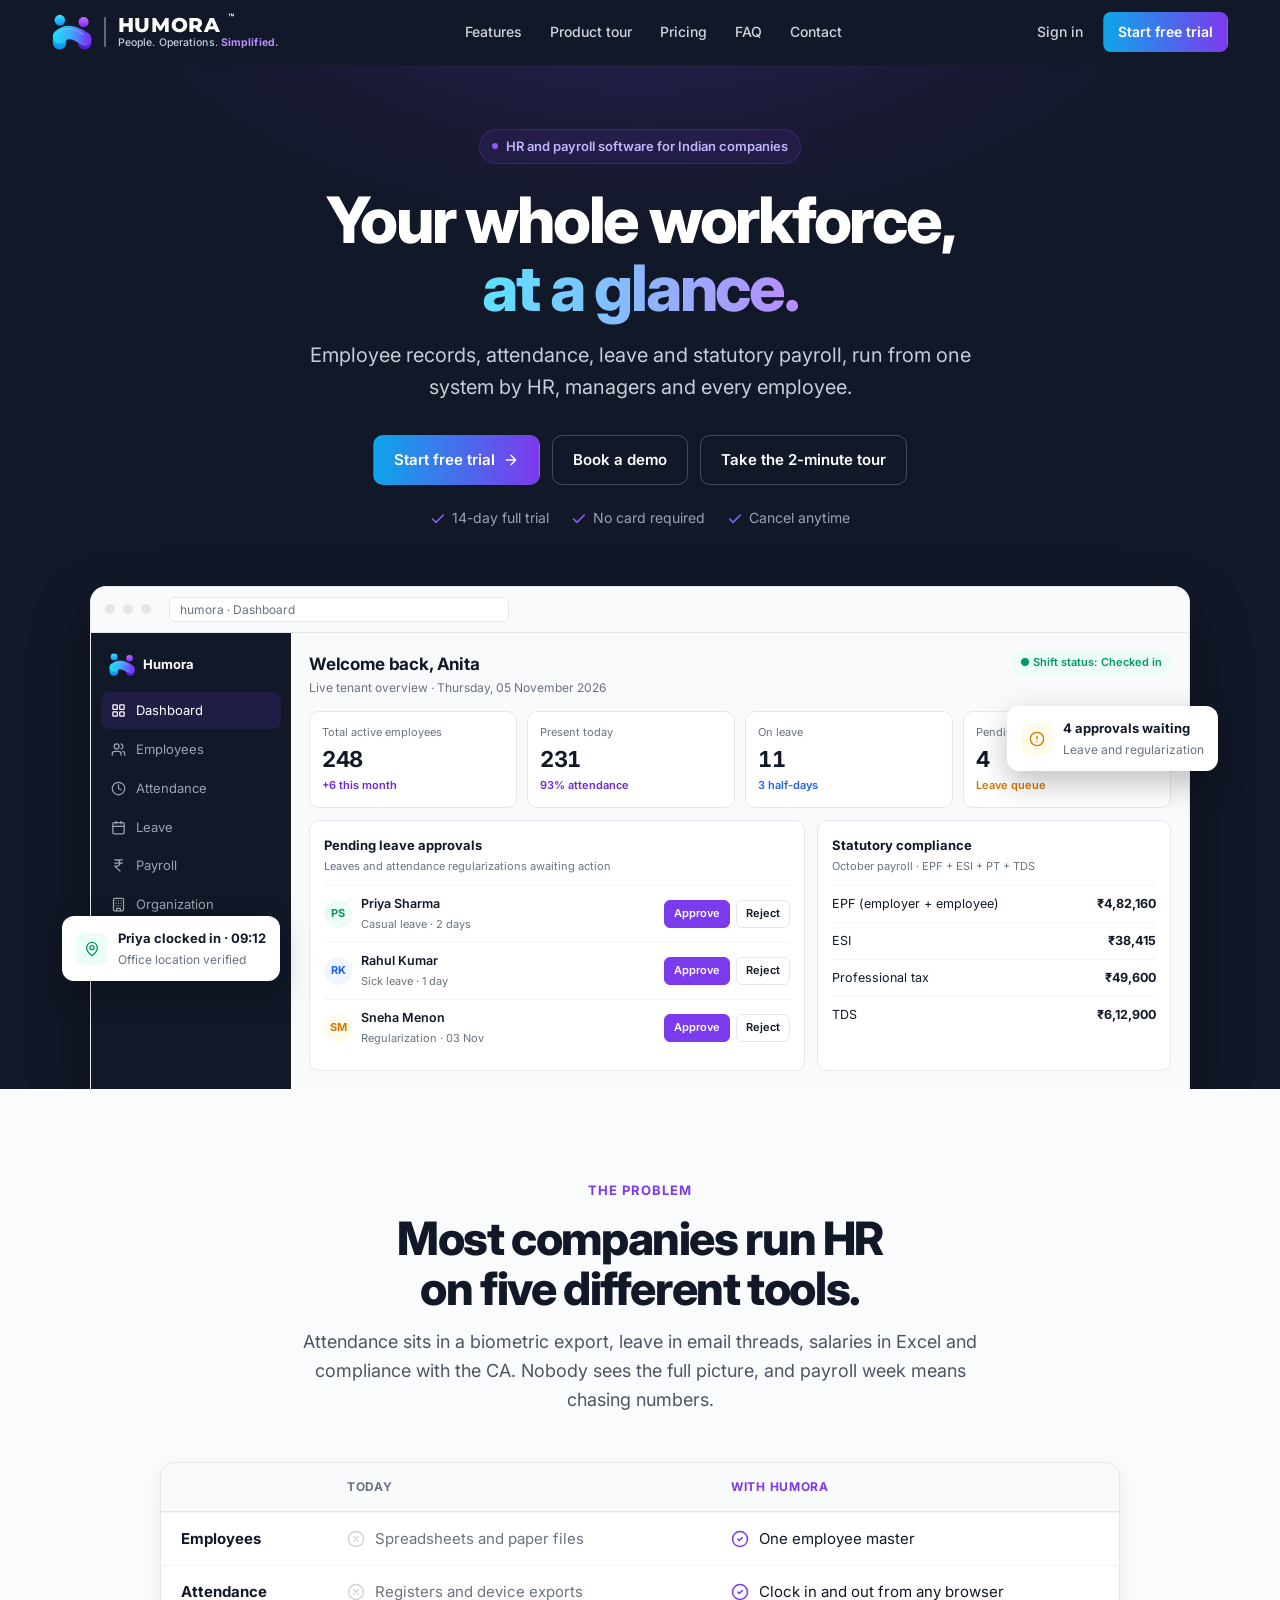
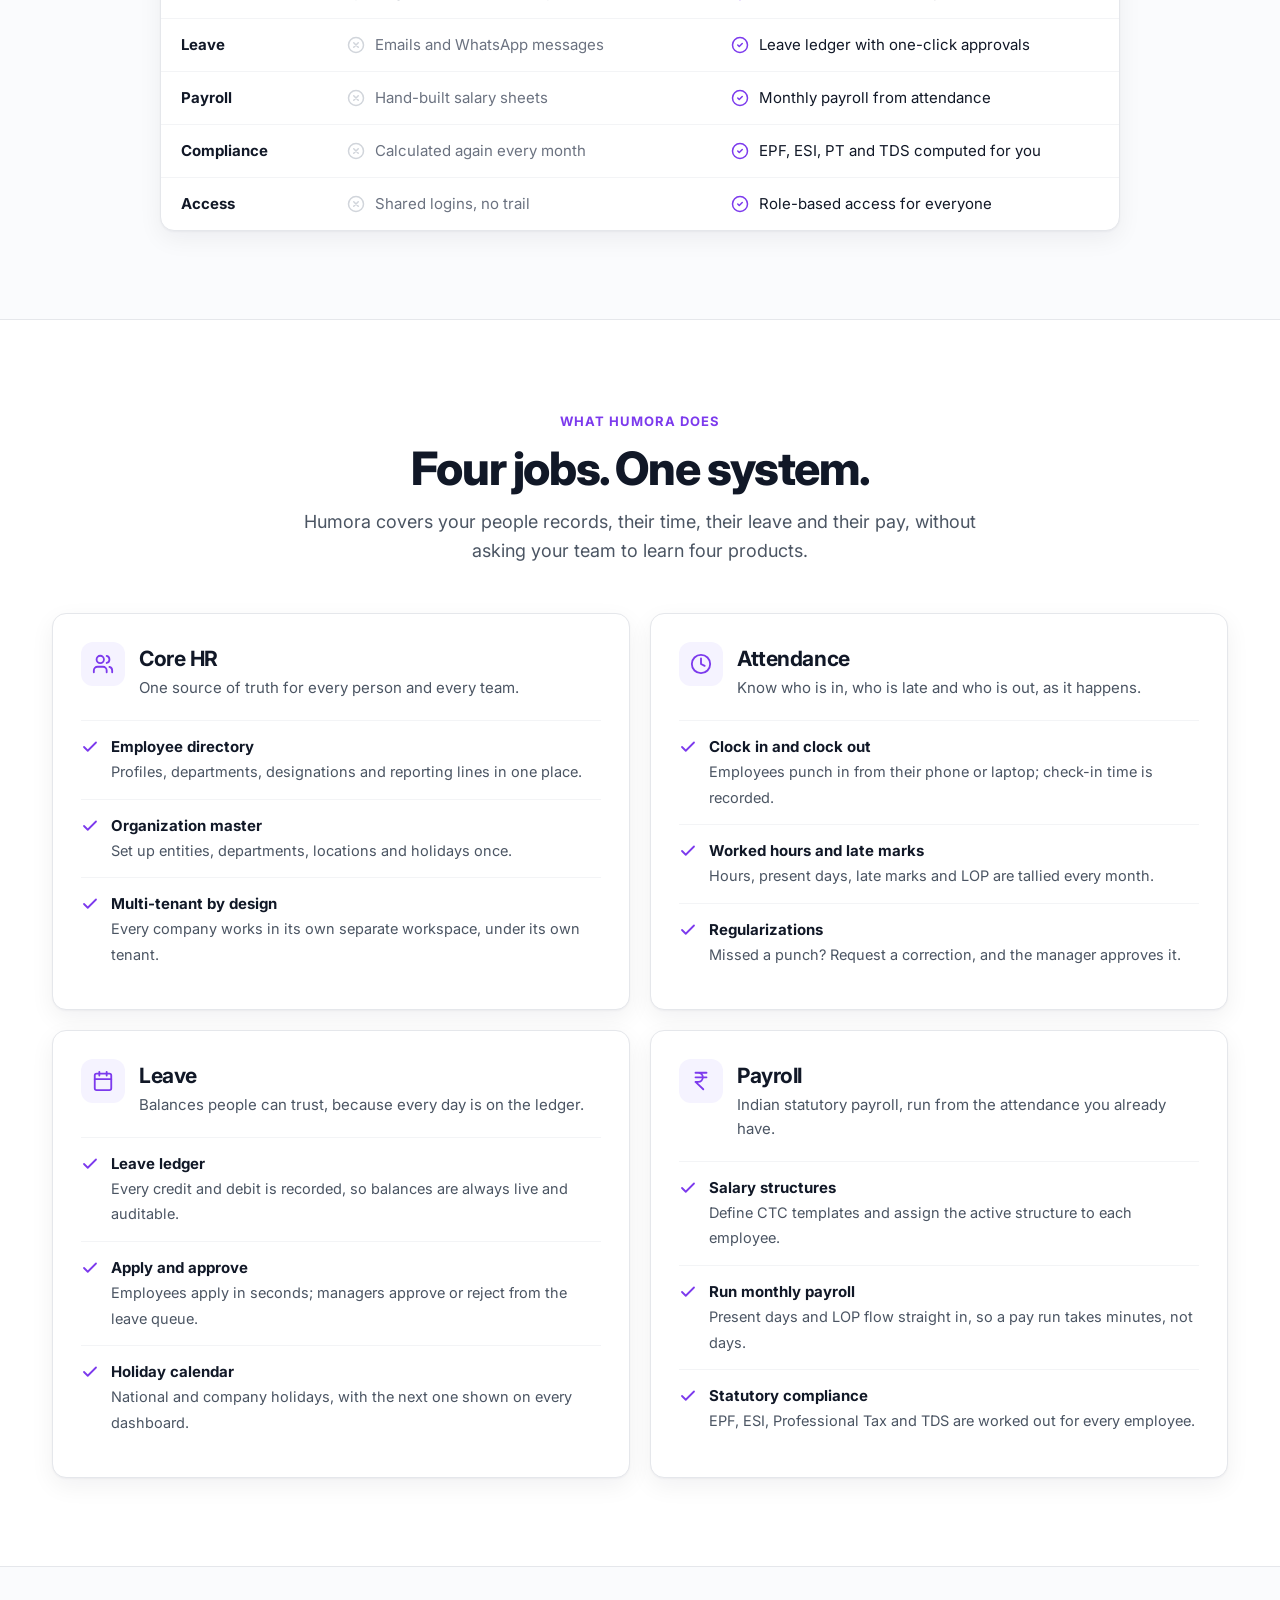
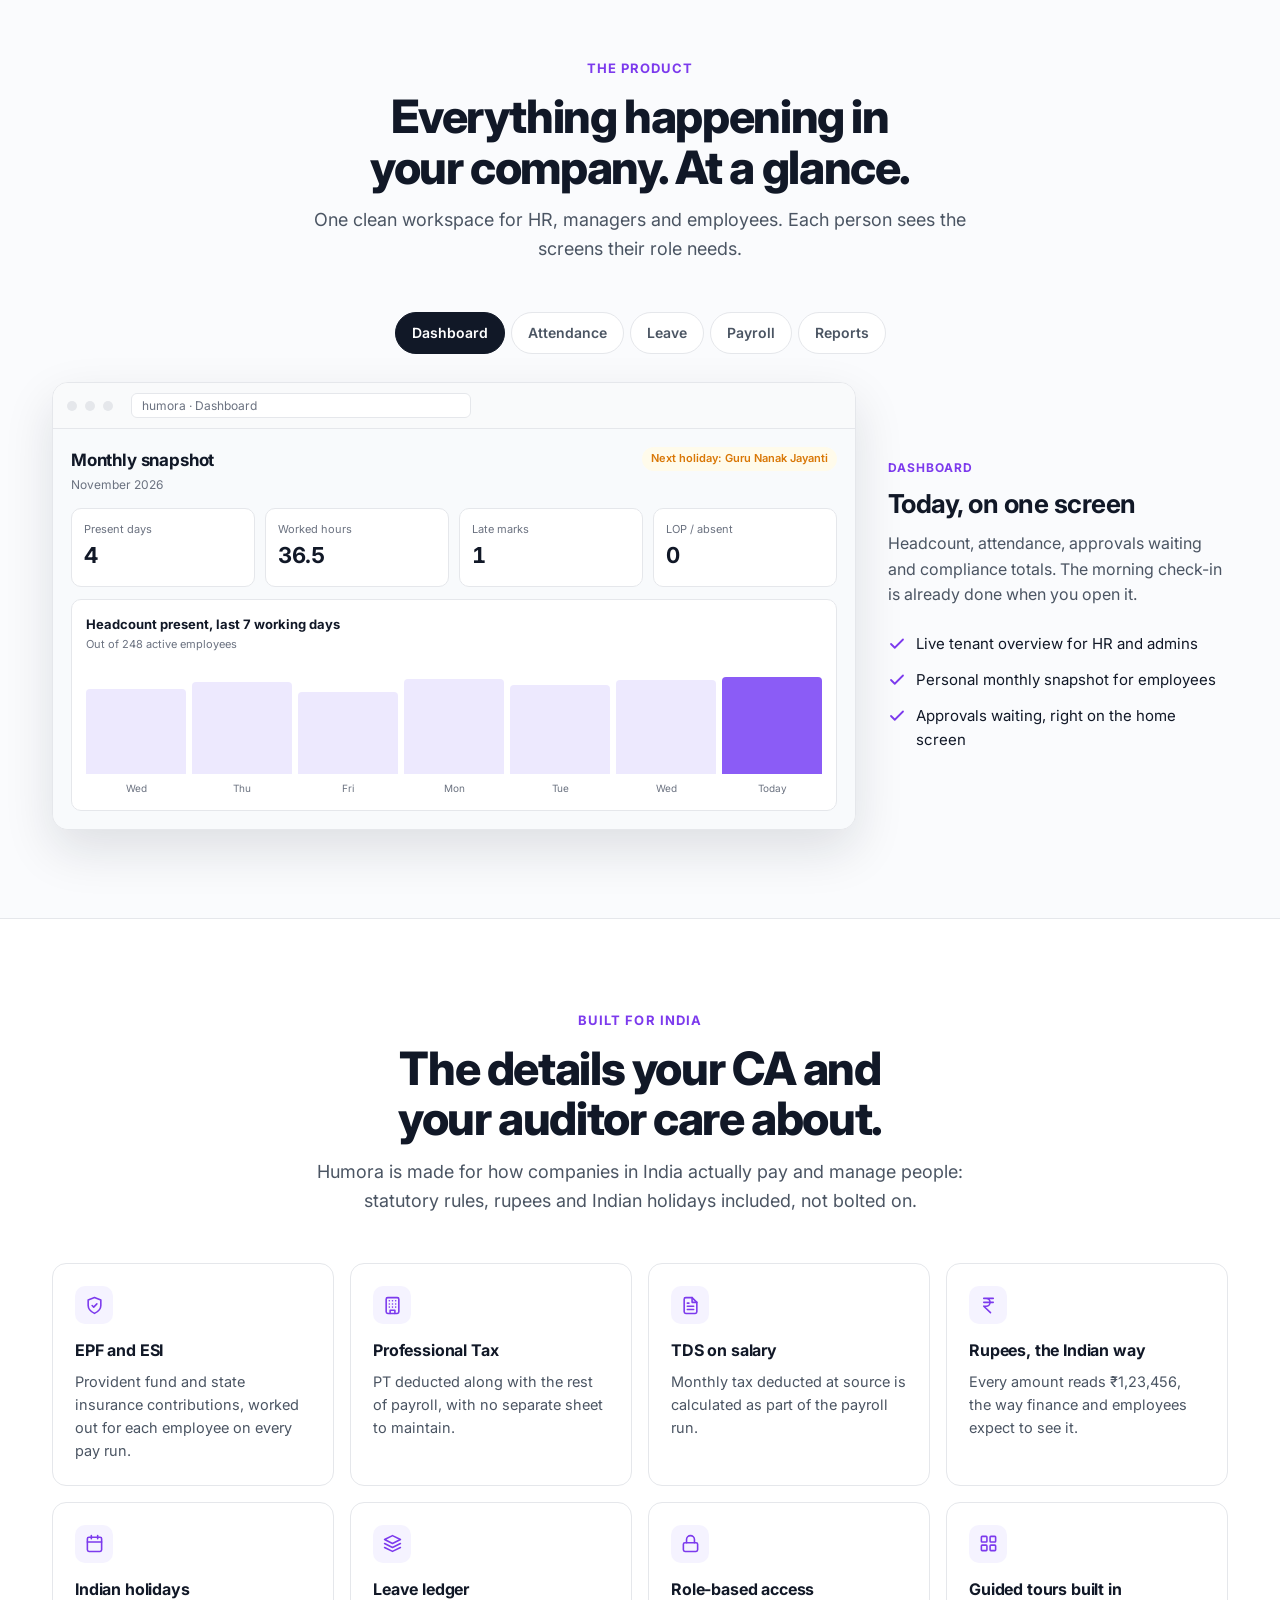
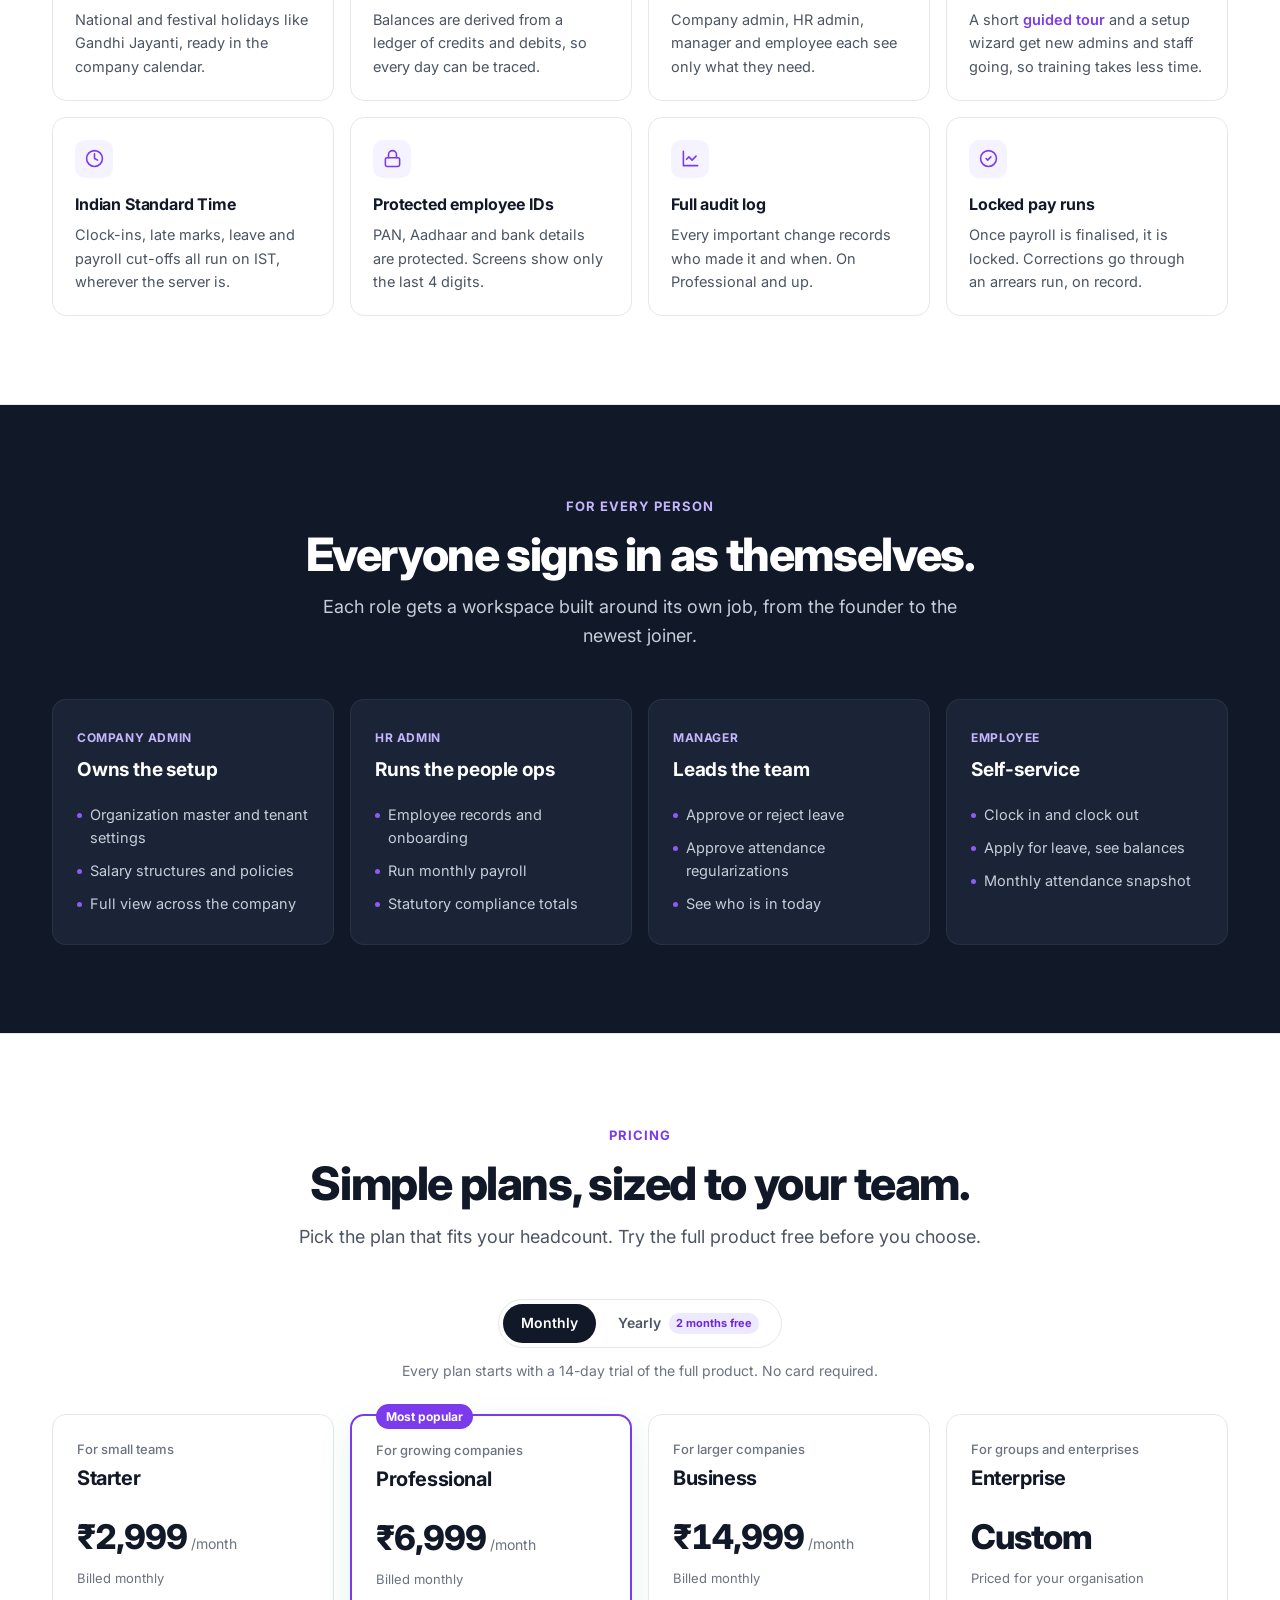
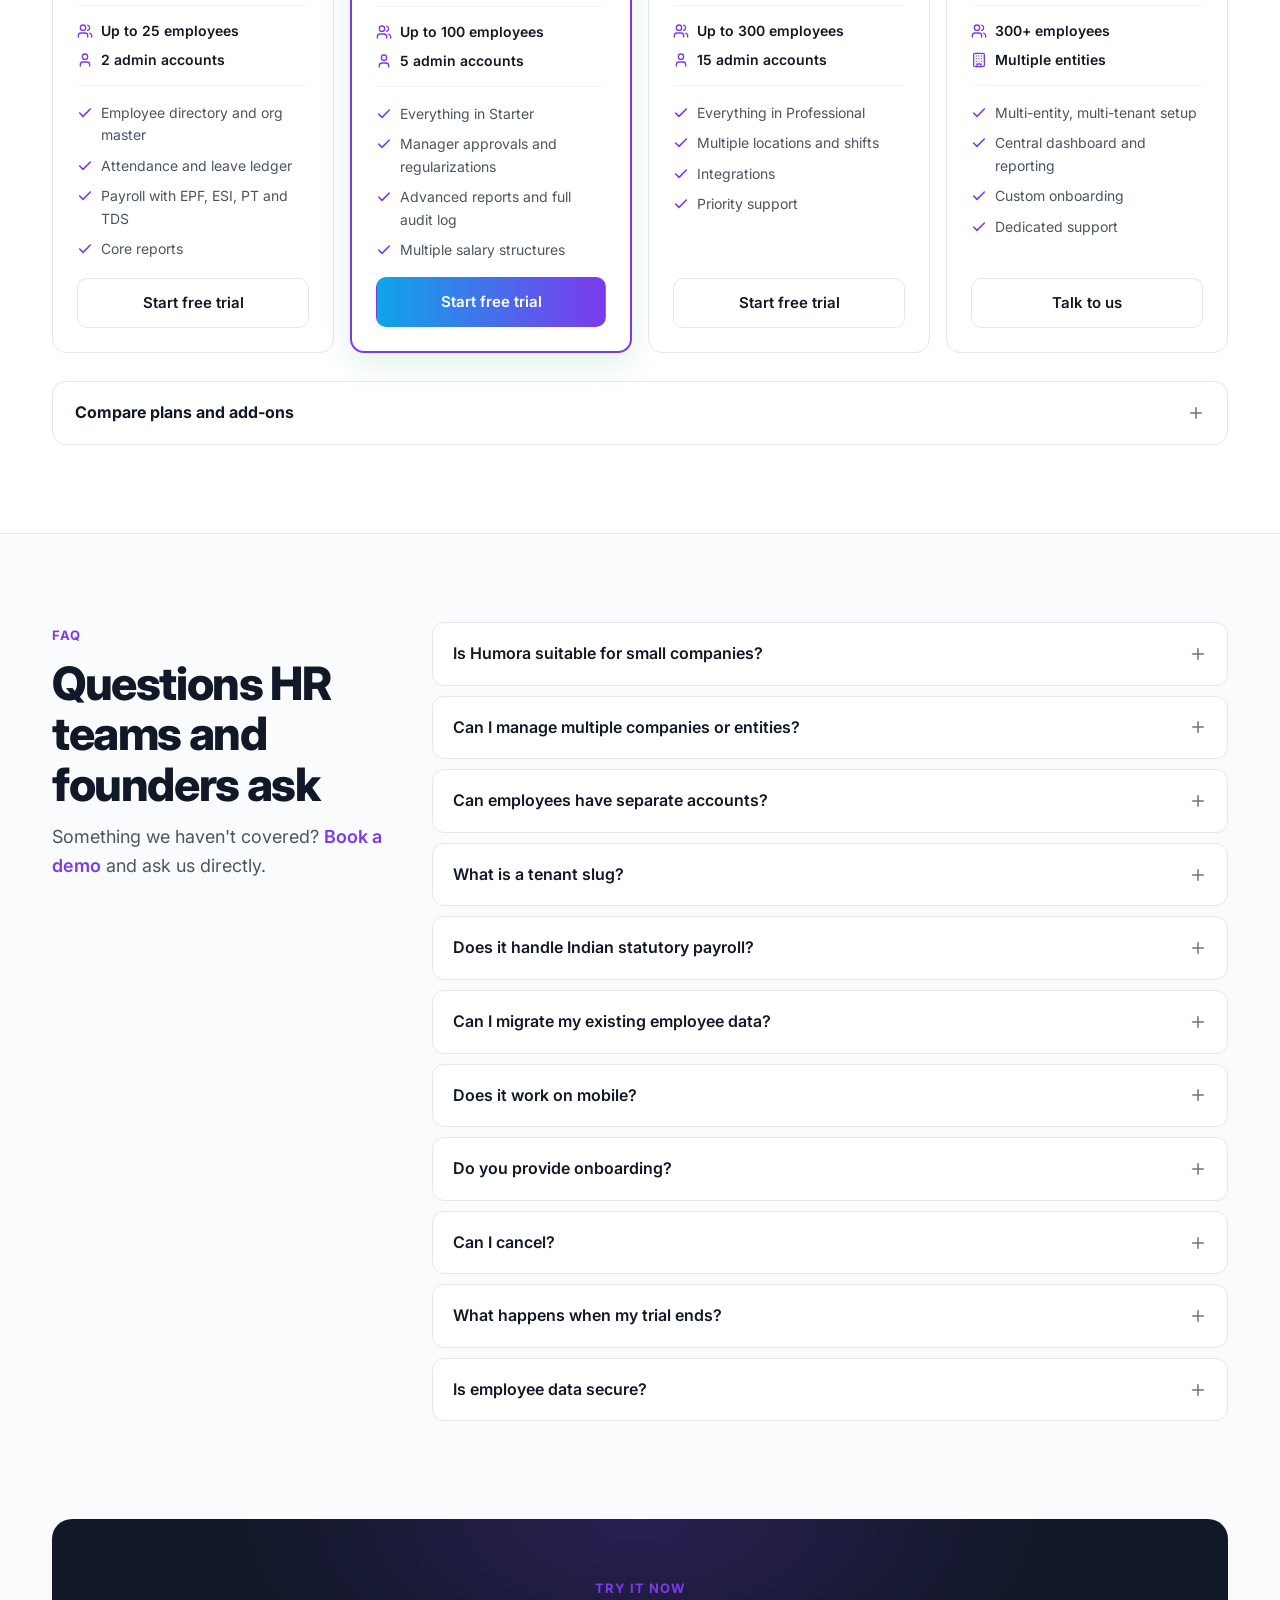
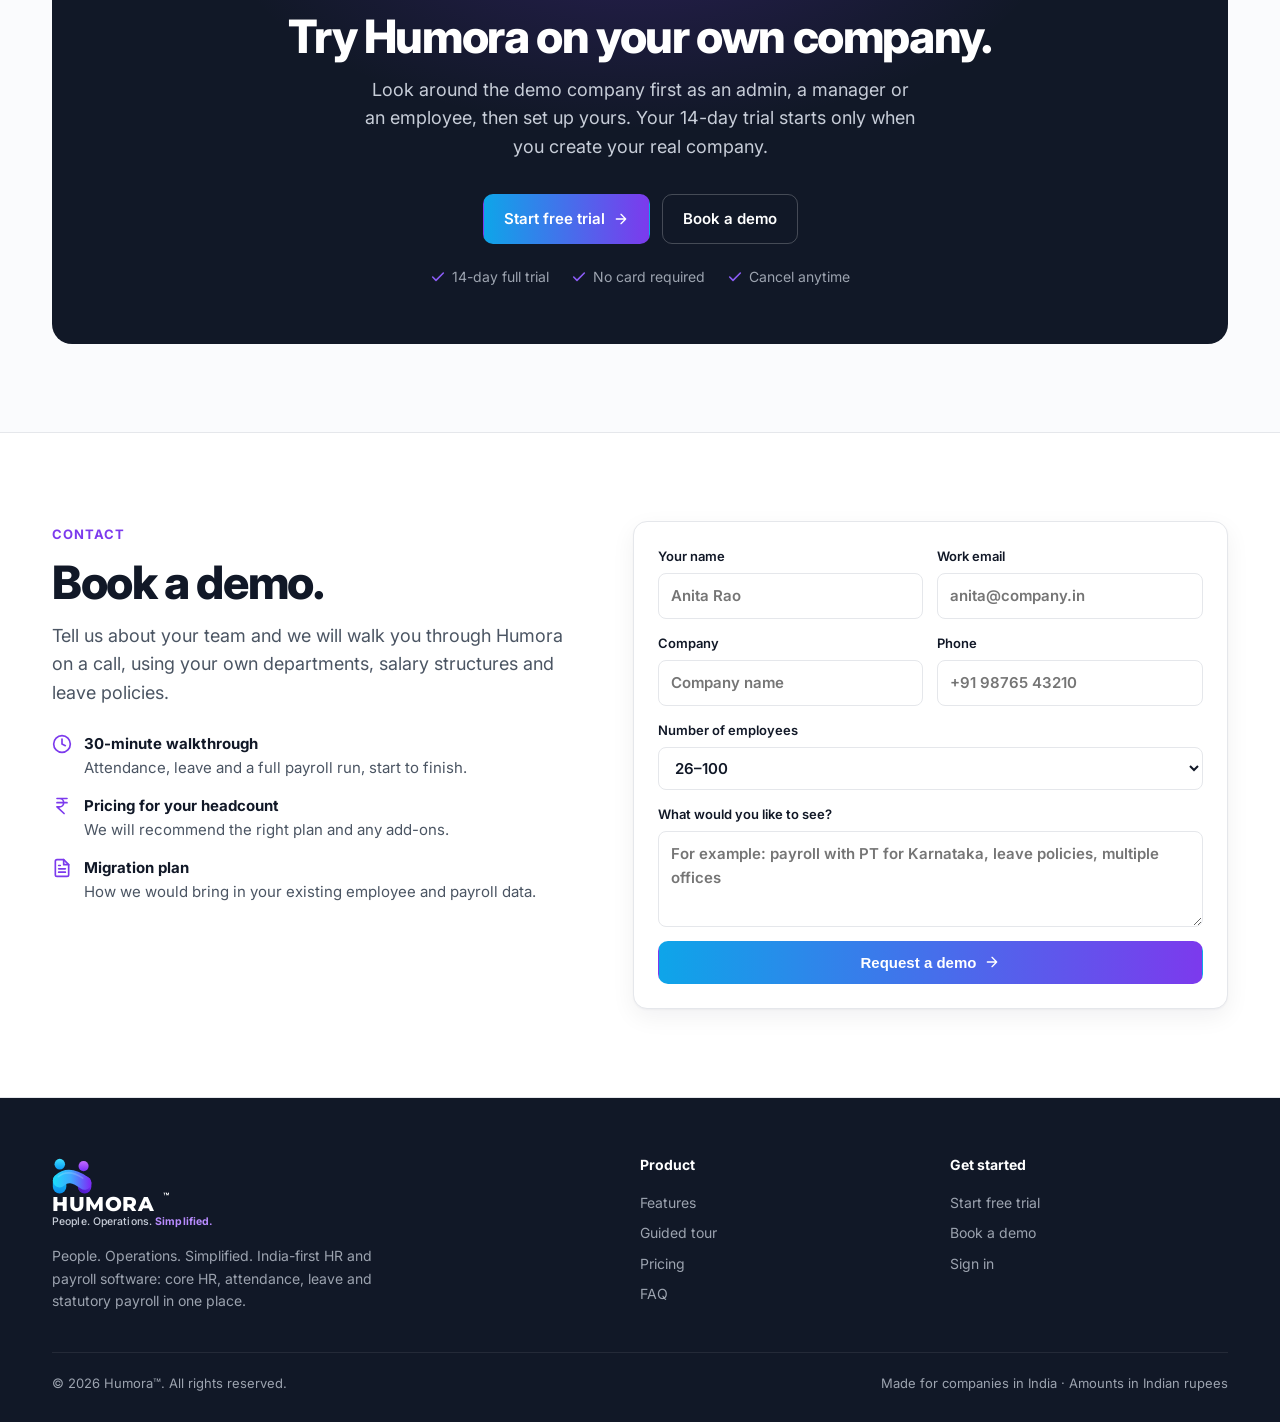
==== commit dd6bc2e1: "Rebrand to Humora with the new logo - Add crisp vector logo mark (assets/humora-mark.svg) and   tran" ====
--- a/index.html
+++ b/index.html
@@ -3,16 +3,16 @@
 <head>
 <meta charset="utf-8">
 <meta name="viewport" content="width=device-width, initial-scale=1">
-<title>AI Automation Labs HRMS · Core HR, Attendance, Leave & Indian Payroll</title>
-<meta name="description" content="India-first HRMS for growing companies: employee records, attendance, leave ledger and statutory payroll with EPF, ESI, PT and TDS, in one system.">
+<title>Humora · People. Operations. Simplified.</title>
+<meta name="description" content="Humora is India-first HR and payroll software for growing companies: employee records, attendance, leave ledger and statutory payroll with EPF, ESI, PT and TDS, in one system.">
 <meta name="theme-color" content="#111827">
-<meta property="og:title" content="AI Automation Labs HRMS: your whole workforce at a glance">
+<meta property="og:title" content="Humora: your whole workforce at a glance">
 <meta property="og:description" content="Core HR, attendance, leave and Indian payroll in one system, for every person in your company.">
 <meta property="og:type" content="website">
-<link rel="icon" href="data:image/svg+xml,%3Csvg xmlns='http://www.w3.org/2000/svg' viewBox='0 0 32 32'%3E%3Crect width='32' height='32' rx='8' fill='%23059669'/%3E%3Cpath d='M9 22v-1.5a4.5 4.5 0 0 1 4.5-4.5h5a4.5 4.5 0 0 1 4.5 4.5V22M16 13.5a3.5 3.5 0 1 0 0-7 3.5 3.5 0 0 0 0 7Z' fill='none' stroke='white' stroke-width='2.2' stroke-linecap='round'/%3E%3C/svg%3E">
+<link rel="icon" type="image/svg+xml" href="assets/humora-mark.svg">
 <link rel="preconnect" href="https://fonts.googleapis.com">
 <link rel="preconnect" href="https://fonts.gstatic.com" crossorigin>
-<link href="https://fonts.googleapis.com/css2?family=Inter:wght@400;500;600;700;800&display=swap" rel="stylesheet">
+<link href="https://fonts.googleapis.com/css2?family=Inter:wght@400;500;600;700;800&family=Montserrat:wght@800&display=swap" rel="stylesheet">
 <link rel="stylesheet" href="site.css">
 </head>
 <body>
@@ -46,10 +46,7 @@
 <header id="top">
   <div class="container">
     <nav class="nav" aria-label="Main">
-      <a href="#top" class="logo" aria-label="AI Automation Labs HRMS home">
-        <span class="logo-mark"><svg viewBox="0 0 24 24" fill="none" stroke="#fff" stroke-width="2.4" stroke-linecap="round"><path d="M5 20v-1a5 5 0 0 1 5-5h4a5 5 0 0 1 5 5v1"/><circle cx="12" cy="7" r="3.5"/></svg></span>
-        <span>AI Automation Labs HRMS<small>Core HR &amp; Payroll</small></span>
-      </a>
+      <a href="#top" class="logo" aria-label="Humora home"><img class="logo-img" src="assets/humora-mark.svg" alt="" width="40" height="36"><span class="logo-sep" aria-hidden="true"></span><span class="logo-text"><span class="logo-word">HUMORA<sup>™</sup></span><small class="logo-tag">People. Operations. <b>Simplified.</b></small></span></a>
       <div class="nav-links">
         <a href="#features">Features</a>
         <a href="#product">Product tour</a>
@@ -59,7 +56,7 @@
       </div>
       <div class="nav-cta">
         <a class="signin" href="https://hrms-updated-25-09-2026.onrender.com/login">Sign in</a>
-        <a class="btn btn-primary btn-sm" href="signup.html">Start free trial</a>
+        <a class="btn btn-primary btn-sm" href="https://hrms-updated-25-09-2026.onrender.com/">Start free trial</a>
       </div>
       <button class="menu-btn" aria-label="Open menu" aria-expanded="false" aria-controls="mobile-menu">
         <svg viewBox="0 0 24 24" fill="none" stroke="currentColor" stroke-width="2" stroke-linecap="round"><path d="M4 7h16M4 12h16M4 17h16"/></svg>
@@ -72,7 +69,7 @@
       <a href="#faq">FAQ</a>
       <a href="#contact">Contact</a>
       <a href="https://hrms-updated-25-09-2026.onrender.com/login">Sign in</a>
-      <a class="btn btn-primary" href="signup.html">Start free trial</a>
+      <a class="btn btn-primary" href="https://hrms-updated-25-09-2026.onrender.com/">Start free trial</a>
     </div>
   </div>
 </header>
@@ -87,7 +84,7 @@
       <h1>Your whole workforce, <em>at a glance.</em></h1>
       <p class="lead">Employee records, attendance, leave and statutory payroll, run from one system by HR, managers and every employee.</p>
       <div class="hero-cta">
-        <a class="btn btn-primary" href="signup.html">Start free trial <svg><use href="#i-arrow"/></svg></a>
+        <a class="btn btn-primary" href="https://hrms-updated-25-09-2026.onrender.com/">Start free trial <svg><use href="#i-arrow"/></svg></a>
         <a class="btn btn-ghost-dark" href="#contact">Book a demo</a>
         <a class="btn btn-ghost-dark" href="tour.html">Take the 2-minute tour</a>
       </div>
@@ -102,10 +99,10 @@
       <div class="float-card fc-1"><span class="ic p-green"><svg><use href="#i-pin"/></svg></span><div><b>Priya clocked in · 09:12</b><small>Office location verified</small></div></div>
       <div class="float-card fc-2"><span class="ic p-amber"><svg><use href="#i-alert"/></svg></span><div><b>4 approvals waiting</b><small>Leave and regularization</small></div></div>
       <div class="frame">
-        <div class="frame-bar"><i></i><i></i><i></i><span class="url">hrms · Dashboard</span></div>
+        <div class="frame-bar"><i></i><i></i><i></i><span class="url">humora · Dashboard</span></div>
         <div class="app">
           <aside class="side" aria-hidden="true">
-            <div class="brandline"><span class="logo-mark"><svg viewBox="0 0 24 24" fill="none" stroke="#fff" stroke-width="2.6" stroke-linecap="round"><path d="M5 20v-1a5 5 0 0 1 5-5h4a5 5 0 0 1 5 5v1"/><circle cx="12" cy="7" r="3.5"/></svg></span>HRMS</div>
+            <div class="brandline"><img class="brand-img" src="assets/humora-mark.svg" alt="" width="26" height="24">Humora</div>
             <a class="on"><svg><use href="#i-grid"/></svg>Dashboard</a>
             <a><svg><use href="#i-users"/></svg>Employees</a>
             <a><svg><use href="#i-clock"/></svg>Attendance</a>
@@ -157,7 +154,7 @@
       <p>Attendance sits in a biometric export, leave in email threads, salaries in Excel and compliance with the CA. Nobody sees the full picture, and payroll week means chasing numbers.</p>
     </div>
     <div class="compare">
-      <div class="cmp-head"><span></span><span>Today</span><span class="w">With HRMS</span></div>
+      <div class="cmp-head"><span></span><span>Today</span><span class="w">With Humora</span></div>
       <div class="cmp-row"><span class="k">Employees</span><span class="old"><svg><use href="#i-x"/></svg>Spreadsheets and paper files</span><span class="new"><svg><use href="#i-check-c"/></svg>One employee master</span></div>
       <div class="cmp-row"><span class="k">Attendance</span><span class="old"><svg><use href="#i-x"/></svg>Registers and device exports</span><span class="new"><svg><use href="#i-check-c"/></svg>Clock in and out from any browser</span></div>
       <div class="cmp-row"><span class="k">Leave</span><span class="old"><svg><use href="#i-x"/></svg>Emails and WhatsApp messages</span><span class="new"><svg><use href="#i-check-c"/></svg>Leave ledger with one-click approvals</span></div>
@@ -172,9 +169,9 @@
 <section id="features" class="bg-white">
   <div class="container">
     <div class="sec-head">
-      <span class="kicker">What HRMS does</span>
+      <span class="kicker">What Humora does</span>
       <h2>Four jobs. One system.</h2>
-      <p>HRMS covers your people records, their time, their leave and their pay, without asking your team to learn four products.</p>
+      <p>Humora covers your people records, their time, their leave and their pay, without asking your team to learn four products.</p>
     </div>
     <div class="pillars">
       <article class="pillar">
@@ -225,7 +222,7 @@
     <!-- Dashboard -->
     <div class="panel on" id="p-dash" role="tabpanel" aria-labelledby="t-dash">
       <div class="frame">
-        <div class="frame-bar"><i></i><i></i><i></i><span class="url">hrms · Dashboard</span></div>
+        <div class="frame-bar"><i></i><i></i><i></i><span class="url">humora · Dashboard</span></div>
         <div class="main">
           <div class="main-head"><div><h4>Monthly snapshot</h4><p>November 2026</p></div><span class="pill p-amber">Next holiday: Guru Nanak Jayanti</span></div>
           <div class="kpis">
@@ -257,7 +254,7 @@
     <!-- Attendance -->
     <div class="panel" id="p-att" role="tabpanel" aria-labelledby="t-att" hidden>
       <div class="frame">
-        <div class="frame-bar"><i></i><i></i><i></i><span class="url">hrms · Attendance</span></div>
+        <div class="frame-bar"><i></i><i></i><i></i><span class="url">humora · Attendance</span></div>
         <div class="main">
           <div class="card" style="margin-bottom:12px">
             <div class="clock">
@@ -295,7 +292,7 @@
     <!-- Leave -->
     <div class="panel" id="p-leave" role="tabpanel" aria-labelledby="t-leave" hidden>
       <div class="frame">
-        <div class="frame-bar"><i></i><i></i><i></i><span class="url">hrms · Leave</span></div>
+        <div class="frame-bar"><i></i><i></i><i></i><span class="url">humora · Leave</span></div>
         <div class="main">
           <div class="main-head"><div><h4>Leave balances</h4><p>Ledger-derived live credits</p></div><span class="pill p-gray">+ Apply leave</span></div>
           <div class="kpis">
@@ -332,7 +329,7 @@
     <!-- Payroll -->
     <div class="panel" id="p-pay" role="tabpanel" aria-labelledby="t-pay" hidden>
       <div class="frame">
-        <div class="frame-bar"><i></i><i></i><i></i><span class="url">hrms · Payroll</span></div>
+        <div class="frame-bar"><i></i><i></i><i></i><span class="url">humora · Payroll</span></div>
         <div class="main">
           <div class="main-head"><div><h4>Payroll · October 2026</h4><p>Active salary structure: Standard Tech CTC</p></div><span class="pill p-green">Run monthly payroll</span></div>
           <div class="card scroll-x">
@@ -363,7 +360,7 @@
     <!-- Reports -->
     <div class="panel" id="p-rep" role="tabpanel" aria-labelledby="t-rep" hidden>
       <div class="frame">
-        <div class="frame-bar"><i></i><i></i><i></i><span class="url">hrms · Reports</span></div>
+        <div class="frame-bar"><i></i><i></i><i></i><span class="url">humora · Reports</span></div>
         <div class="main">
           <div class="main-head"><div><h4>Reports</h4><p>October 2026 · All departments</p></div><div class="mini-btns"><span>PDF</span><span>Excel</span><span>CSV</span></div></div>
           <div class="kpis">
@@ -405,7 +402,7 @@
     <div class="sec-head">
       <span class="kicker">Built for India</span>
       <h2>The details your CA and your auditor care about.</h2>
-      <p>HRMS is made for how companies in India actually pay and manage people: statutory rules, rupees and Indian holidays included, not bolted on.</p>
+      <p>Humora is made for how companies in India actually pay and manage people: statutory rules, rupees and Indian holidays included, not bolted on.</p>
     </div>
     <div class="india">
       <div class="tile"><span class="ic"><svg><use href="#i-shield"/></svg></span><h3>EPF and ESI</h3><p>Provident fund and state insurance contributions, worked out for each employee on every pay run.</p></div>
@@ -469,7 +466,7 @@
           <li><svg><use href="#i-check"/></svg>Payroll with EPF, ESI, PT and TDS</li>
           <li><svg><use href="#i-check"/></svg>Core reports</li>
         </ul>
-        <a class="btn btn-outline" href="signup.html">Start free trial</a>
+        <a class="btn btn-outline" href="https://hrms-updated-25-09-2026.onrender.com/">Start free trial</a>
       </article>
       <article class="plan pop">
         <span class="badge">Most popular</span>
@@ -483,7 +480,7 @@
           <li><svg><use href="#i-check"/></svg>Advanced reports and full audit log</li>
           <li><svg><use href="#i-check"/></svg>Multiple salary structures</li>
         </ul>
-        <a class="btn btn-primary" href="signup.html">Start free trial</a>
+        <a class="btn btn-primary" href="https://hrms-updated-25-09-2026.onrender.com/">Start free trial</a>
       </article>
       <article class="plan">
         <div><div class="for">For larger companies</div><h3>Business</h3></div>
@@ -496,7 +493,7 @@
           <li><svg><use href="#i-check"/></svg>Integrations</li>
           <li><svg><use href="#i-check"/></svg>Priority support</li>
         </ul>
-        <a class="btn btn-outline" href="signup.html">Start free trial</a>
+        <a class="btn btn-outline" href="https://hrms-updated-25-09-2026.onrender.com/">Start free trial</a>
       </article>
       <article class="plan">
         <div><div class="for">For groups and enterprises</div><h3>Enterprise</h3></div>
@@ -555,13 +552,13 @@
         <p>Something we haven't covered? <a href="#contact" style="color:var(--brand);font-weight:600">Book a demo</a> and ask us directly.</p>
       </div>
       <div class="faq">
-        <details><summary>Is HRMS suitable for small companies?<svg><use href="#i-plus"/></svg></summary><p>Yes. Starter is built for small teams of up to 25 employees. You get the employee directory, attendance, leave and statutory payroll from day one.</p></details>
-        <details><summary>Can I manage multiple companies or entities?<svg><use href="#i-plus"/></svg></summary><p>Yes, on the Enterprise plan. HRMS is multi-tenant, so each entity gets its own workspace, with central reporting across them. Talk to us and we will plan it with you.</p></details>
+        <details><summary>Is Humora suitable for small companies?<svg><use href="#i-plus"/></svg></summary><p>Yes. Starter is built for small teams of up to 25 employees. You get the employee directory, attendance, leave and statutory payroll from day one.</p></details>
+        <details><summary>Can I manage multiple companies or entities?<svg><use href="#i-plus"/></svg></summary><p>Yes, on the Enterprise plan. Humora is multi-tenant, so each entity gets its own workspace, with central reporting across them. Talk to us and we will plan it with you.</p></details>
         <details><summary>Can employees have separate accounts?<svg><use href="#i-plus"/></svg></summary><p>Yes. Every person signs in with their own work email. Company admin, HR admin, manager and employee each see only the screens their role needs.</p></details>
         <details><summary>What is a tenant slug?<svg><use href="#i-plus"/></svg></summary><p>Every company gets its own workspace, identified by a short tenant slug. You enter it with your work email and password when you sign in, so you land in your own company's data.</p></details>
         <details><summary>Does it handle Indian statutory payroll?<svg><use href="#i-plus"/></svg></summary><p>Yes. EPF, ESI, Professional Tax and TDS are calculated as part of every monthly pay run.</p></details>
         <details><summary>Can I migrate my existing employee data?<svg><use href="#i-plus"/></svg></summary><p>Yes, as a paid add-on. We can bring in employee records, salary structures, opening leave balances and past payroll. It is priced on request, depending on how much data you have and where it lives.</p></details>
-        <details><summary>Does it work on mobile?<svg><use href="#i-plus"/></svg></summary><p>HRMS runs in the browser on phones, tablets and computers. Employees clock in and apply for leave from their phones every day. There is no separate native app yet.</p></details>
+        <details><summary>Does it work on mobile?<svg><use href="#i-plus"/></svg></summary><p>Humora runs in the browser on phones, tablets and computers. Employees clock in and apply for leave from their phones every day. There is no separate native app yet.</p></details>
         <details><summary>Do you provide onboarding?<svg><use href="#i-plus"/></svg></summary><p>Every account gets a setup guide and demo accounts to explore. If you want us to set up your departments, salary structures and leave policies for you, assisted onboarding is available as a paid add-on.</p></details>
         <details><summary>Can I cancel?<svg><use href="#i-plus"/></svg></summary><p>Yes, anytime. There is no lock-in. If you pay yearly, your plan stays active until the end of the period you paid for.</p></details>
         <details><summary>What happens when my trial ends?<svg><use href="#i-plus"/></svg></summary><p>Your data is not deleted. Your employees, attendance and leave records stay safe while you pick a plan, and full access comes back as soon as you subscribe.</p></details>
@@ -576,10 +573,10 @@
   <div class="container">
     <div class="cta">
       <span class="kicker">Try it now</span>
-      <h2>Try HRMS on your own company.</h2>
+      <h2>Try Humora on your own company.</h2>
       <p>Look around the demo company first as an admin, a manager or an employee, then set up yours. Your 14-day trial starts only when you create your real company.</p>
       <div class="hero-cta">
-        <a class="btn btn-primary" href="signup.html">Start free trial <svg><use href="#i-arrow"/></svg></a>
+        <a class="btn btn-primary" href="https://hrms-updated-25-09-2026.onrender.com/">Start free trial <svg><use href="#i-arrow"/></svg></a>
         <a class="btn btn-ghost-dark" href="#contact">Book a demo</a>
       </div>
       <div class="checks">
@@ -598,7 +595,7 @@
       <div class="sec-head">
         <span class="kicker">Contact</span>
         <h2>Book a demo.</h2>
-        <p>Tell us about your team and we will walk you through HRMS on a call, using your own departments, salary structures and leave policies.</p>
+        <p>Tell us about your team and we will walk you through Humora on a call, using your own departments, salary structures and leave policies.</p>
         <ul class="contact-points">
           <li><svg><use href="#i-clock"/></svg><div><b>30-minute walkthrough</b>Attendance, leave and a full payroll run, start to finish.</div></li>
           <li><svg><use href="#i-rupee"/></svg><div><b>Pricing for your headcount</b>We will recommend the right plan and any add-ons.</div></li>
@@ -629,11 +626,8 @@
   <div class="container">
     <div class="foot">
       <div>
-        <a href="#top" class="logo light">
-          <span class="logo-mark"><svg viewBox="0 0 24 24" fill="none" stroke="#fff" stroke-width="2.4" stroke-linecap="round"><path d="M5 20v-1a5 5 0 0 1 5-5h4a5 5 0 0 1 5 5v1"/><circle cx="12" cy="7" r="3.5"/></svg></span>
-          <span>AI Automation Labs HRMS<small>Core HR &amp; Payroll</small></span>
-        </a>
-        <p>India-first HR and payroll software. Core HR, attendance, leave and statutory payroll in one place.</p>
+        <a href="#top" class="logo light" aria-label="Humora home"><img class="logo-img" src="assets/humora-mark.svg" alt="" width="40" height="36"><span class="logo-sep" aria-hidden="true"></span><span class="logo-text"><span class="logo-word">HUMORA<sup>™</sup></span><small class="logo-tag">People. Operations. <b>Simplified.</b></small></span></a>
+        <p>People. Operations. Simplified. India-first HR and payroll software: core HR, attendance, leave and statutory payroll in one place.</p>
       </div>
       <div>
         <h4>Product</h4>
@@ -644,13 +638,13 @@
       </div>
       <div>
         <h4>Get started</h4>
-        <a href="signup.html">Start free trial</a>
+        <a href="https://hrms-updated-25-09-2026.onrender.com/">Start free trial</a>
         <a href="#contact">Book a demo</a>
         <a href="https://hrms-updated-25-09-2026.onrender.com/login">Sign in</a>
       </div>
     </div>
     <div class="foot-bottom">
-      <span>© 2026 AI Automation Labs. All rights reserved.</span>
+      <span>© 2026 Humora™. All rights reserved.</span>
       <span>Made for companies in India · Amounts in Indian rupees</span>
     </div>
   </div>
@@ -700,7 +694,7 @@
   if(!f.checkValidity()){msg.hidden=false;msg.style.color='var(--red)';msg.textContent='Please fill in your name, a valid work email and your company.';return}
   const v=n=>f.elements[n].value.trim();
   const body=`Name: ${v('name')}\nEmail: ${v('email')}\nCompany: ${v('company')}\nPhone: ${v('phone')}\nEmployees: ${v('size')}\n\n${v('message')}`;
-  location.href=`mailto:${CONTACT_EMAIL}?subject=${encodeURIComponent('HRMS demo request: '+v('company'))}&body=${encodeURIComponent(body)}`;
+  location.href=`mailto:${CONTACT_EMAIL}?subject=${encodeURIComponent('Humora demo request: '+v('company'))}&body=${encodeURIComponent(body)}`;
   msg.hidden=false;msg.style.color='';msg.textContent=`Your email app should open with the request filled in. If it doesn't, write to ${CONTACT_EMAIL}.`;
 });
 
--- a/site.css
+++ b/site.css
@@ -1,6 +1,8 @@
 :root{
   --charcoal:#111827; --charcoal-2:#1B2437; --charcoal-3:#273248;
-  --brand:#059669; --brand-600:#047857; --brand-400:#10B981; --brand-300:#6EE7B7; --brand-50:#ECFDF5; --brand-100:#D1FAE5;
+  --brand:#7C3AED; --brand-600:#6D28D9; --brand-400:#8B5CF6; --brand-300:#C4B5FD; --brand-50:#F5F3FF; --brand-100:#EDE9FE;
+  --cyan:#0EA5E9; --cyan-300:#5EE1FF; --grad:linear-gradient(90deg,#0EA5E9,#7C3AED);
+  --green:#059669; --green-50:#ECFDF5;
   --text:#111827; --muted:#4B5563; --subtle:#6B7280;
   --border:#E5E7EB; --panel:#FAFBFD; --white:#FFFFFF;
   --amber:#D97706; --amber-50:#FFFBEB; --red:#DC2626; --red-50:#FEF2F2; --blue:#2563EB; --blue-50:#EFF6FF;
@@ -22,8 +24,8 @@
 /* Buttons */
 .btn{display:inline-flex;align-items:center;justify-content:center;gap:8px;font-weight:600;font-size:15px;border-radius:10px;padding:12px 20px;transition:background .15s,border-color .15s,transform .15s;white-space:nowrap;cursor:pointer;border:1px solid transparent}
 .btn-sm{padding:8px 14px;font-size:14px;border-radius:8px}
-.btn-primary{background:var(--brand);color:#fff}
-.btn-primary:hover{background:var(--brand-600)}
+.btn-primary{background:var(--grad);color:#fff}
+.btn-primary:hover{background:linear-gradient(90deg,#0284C7,#6D28D9)}
 .btn-ghost-dark{color:#fff;border-color:rgba(255,255,255,.22)}
 .btn-ghost-dark:hover{background:rgba(255,255,255,.08);border-color:rgba(255,255,255,.4)}
 .btn-outline{border-color:var(--border);background:#fff;color:var(--text)}
@@ -37,8 +39,16 @@
 .logo{display:flex;align-items:center;gap:10px;font-weight:800;letter-spacing:-.01em}
 .logo-mark{width:32px;height:32px;border-radius:8px;background:var(--brand);display:grid;place-items:center;flex-shrink:0}
 .logo-mark svg{width:18px;height:18px}
-.logo small{display:block;font-size:11px;font-weight:500;color:#9CA3AF;letter-spacing:.02em;line-height:1.1}
-.logo span{line-height:1.15;font-size:15px}
+.logo{gap:12px}
+.logo-img{height:36px;width:auto;flex-shrink:0}
+.logo-sep{width:1.5px;height:30px;background:rgba(255,255,255,.35);flex-shrink:0}
+.logo-text{display:flex;flex-direction:column;gap:3px;line-height:1}
+.logo-word{font-family:Montserrat,Inter,system-ui,sans-serif;font-weight:800;font-size:20px;letter-spacing:.03em;color:#fff;position:relative;padding-right:14px;width:max-content}
+.logo-word sup{position:absolute;top:-3px;right:0;font-family:Inter,sans-serif;font-size:10px;font-weight:600;letter-spacing:0;line-height:1}
+.logo-tag{display:block;font-size:10.5px;font-weight:500;color:#C7CDD8;letter-spacing:.01em;white-space:nowrap}
+.logo-tag b{color:#B98CFF;font-weight:700}
+@media(max-width:380px){.logo-tag{display:none}}
+.brand-img{width:26px;height:auto;flex-shrink:0}
 .nav-links{display:none;gap:28px;font-size:14px;color:#D1D5DB;font-weight:500}
 .nav-links a:hover{color:#fff}
 .nav-cta{display:none;gap:10px;align-items:center}
@@ -54,12 +64,12 @@
 
 /* Hero */
 .hero{background:var(--charcoal);color:#fff;position:relative;overflow:hidden;padding:64px 0 0}
-.hero::before{content:"";position:absolute;inset:0;background:radial-gradient(800px 400px at 50% -10%,rgba(16,185,129,.22),transparent 70%);pointer-events:none}
+.hero::before{content:"";position:absolute;inset:0;background:radial-gradient(800px 400px at 50% -10%,rgba(124,58,237,.22),transparent 70%);pointer-events:none}
 .hero-inner{position:relative;text-align:center;max-width:860px;margin:0 auto}
-.eyebrow{display:inline-flex;align-items:center;gap:8px;font-size:13px;font-weight:600;color:var(--brand-300);background:rgba(16,185,129,.1);border:1px solid rgba(16,185,129,.25);padding:6px 12px;border-radius:999px}
+.eyebrow{display:inline-flex;align-items:center;gap:8px;font-size:13px;font-weight:600;color:var(--brand-300);background:rgba(124,58,237,.1);border:1px solid rgba(124,58,237,.25);padding:6px 12px;border-radius:999px}
 .eyebrow .dot{width:6px;height:6px;border-radius:50%;background:var(--brand-400)}
 h1{font-size:clamp(36px,6vw,64px);line-height:1.06;font-weight:800;letter-spacing:-.035em;margin:22px 0 18px;text-wrap:balance}
-h1 em{font-style:normal;color:var(--brand-300)}
+h1 em{font-style:normal;background:linear-gradient(90deg,var(--cyan-300),#B98CFF);-webkit-background-clip:text;background-clip:text;color:transparent}
 .lead{font-size:clamp(17px,2vw,20px);color:#C7CDD8;max-width:680px;margin:0 auto;text-wrap:pretty}
 .hero-cta{display:flex;gap:12px;justify-content:center;flex-wrap:wrap;margin-top:32px}
 .checks{display:flex;gap:10px 22px;justify-content:center;flex-wrap:wrap;margin-top:22px;font-size:14px;color:#9CA3AF}
@@ -88,14 +98,14 @@
 .side .brandline .logo-mark{width:24px;height:24px;border-radius:6px}
 .side .brandline .logo-mark svg{width:13px;height:13px}
 .side a{display:flex;align-items:center;gap:10px;padding:8px 10px;border-radius:8px;margin-bottom:2px}
-.side a.on{background:rgba(16,185,129,.14);color:#fff}
+.side a.on{background:rgba(124,58,237,.14);color:#fff}
 .side a svg{width:15px;height:15px}
 .main{padding:18px;background:#F8FAFC;min-width:0}
 .main-head{display:flex;justify-content:space-between;align-items:flex-start;gap:12px;margin-bottom:14px;flex-wrap:wrap}
 .main-head h4{font-size:17px;font-weight:700;letter-spacing:-.01em}
 .main-head p{font-size:12px;color:var(--subtle)}
 .pill{display:inline-flex;align-items:center;gap:6px;font-size:11px;font-weight:600;padding:3px 9px;border-radius:999px;white-space:nowrap}
-.p-green{background:var(--brand-50);color:var(--brand-600)}
+.p-green{background:var(--green-50);color:var(--green)}
 .p-amber{background:var(--amber-50);color:var(--amber)}
 .p-red{background:var(--red-50);color:var(--red)}
 .p-blue{background:var(--blue-50);color:var(--blue)}
@@ -296,7 +306,7 @@
 
 /* CTA */
 .cta{background:var(--charcoal);color:#fff;border-radius:20px;padding:56px 24px;text-align:center;position:relative;overflow:hidden}
-.cta::before{content:"";position:absolute;inset:0;background:radial-gradient(600px 300px at 50% 0,rgba(16,185,129,.22),transparent 70%)}
+.cta::before{content:"";position:absolute;inset:0;background:radial-gradient(600px 300px at 50% 0,rgba(124,58,237,.22),transparent 70%)}
 .cta>*{position:relative}
 .cta h2{color:#fff}
 .cta p{color:#C7CDD8;max-width:560px;margin:0 auto;font-size:18px}
@@ -310,6 +320,6 @@
 .foot a{display:block;padding:4px 0}
 .foot a:hover{color:#fff}
 .foot-bottom{border-top:1px solid rgba(255,255,255,.08);margin-top:40px;padding-top:20px;display:flex;justify-content:space-between;flex-wrap:wrap;gap:8px;font-size:13px}
-.logo.light span{color:#fff}
+
 
 @media(prefers-reduced-motion:reduce){*{transition:none!important;scroll-behavior:auto!important}}
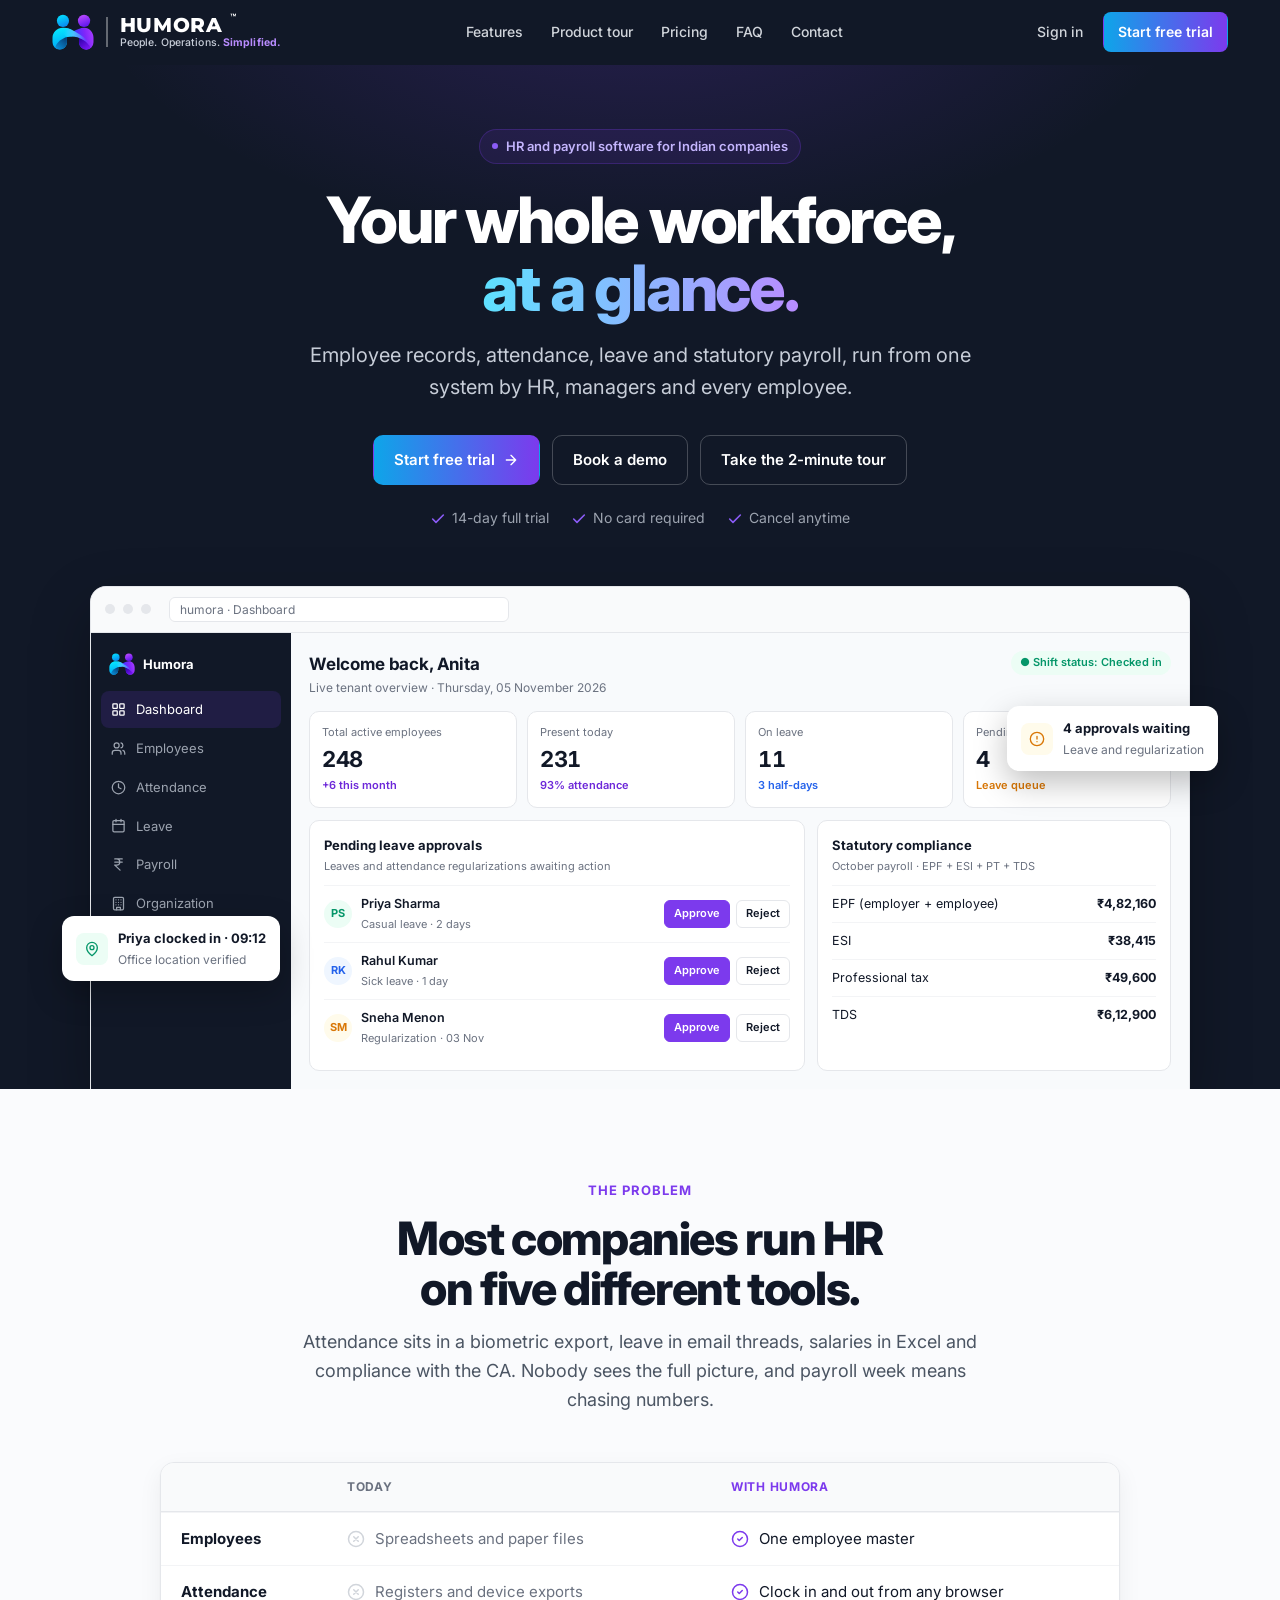
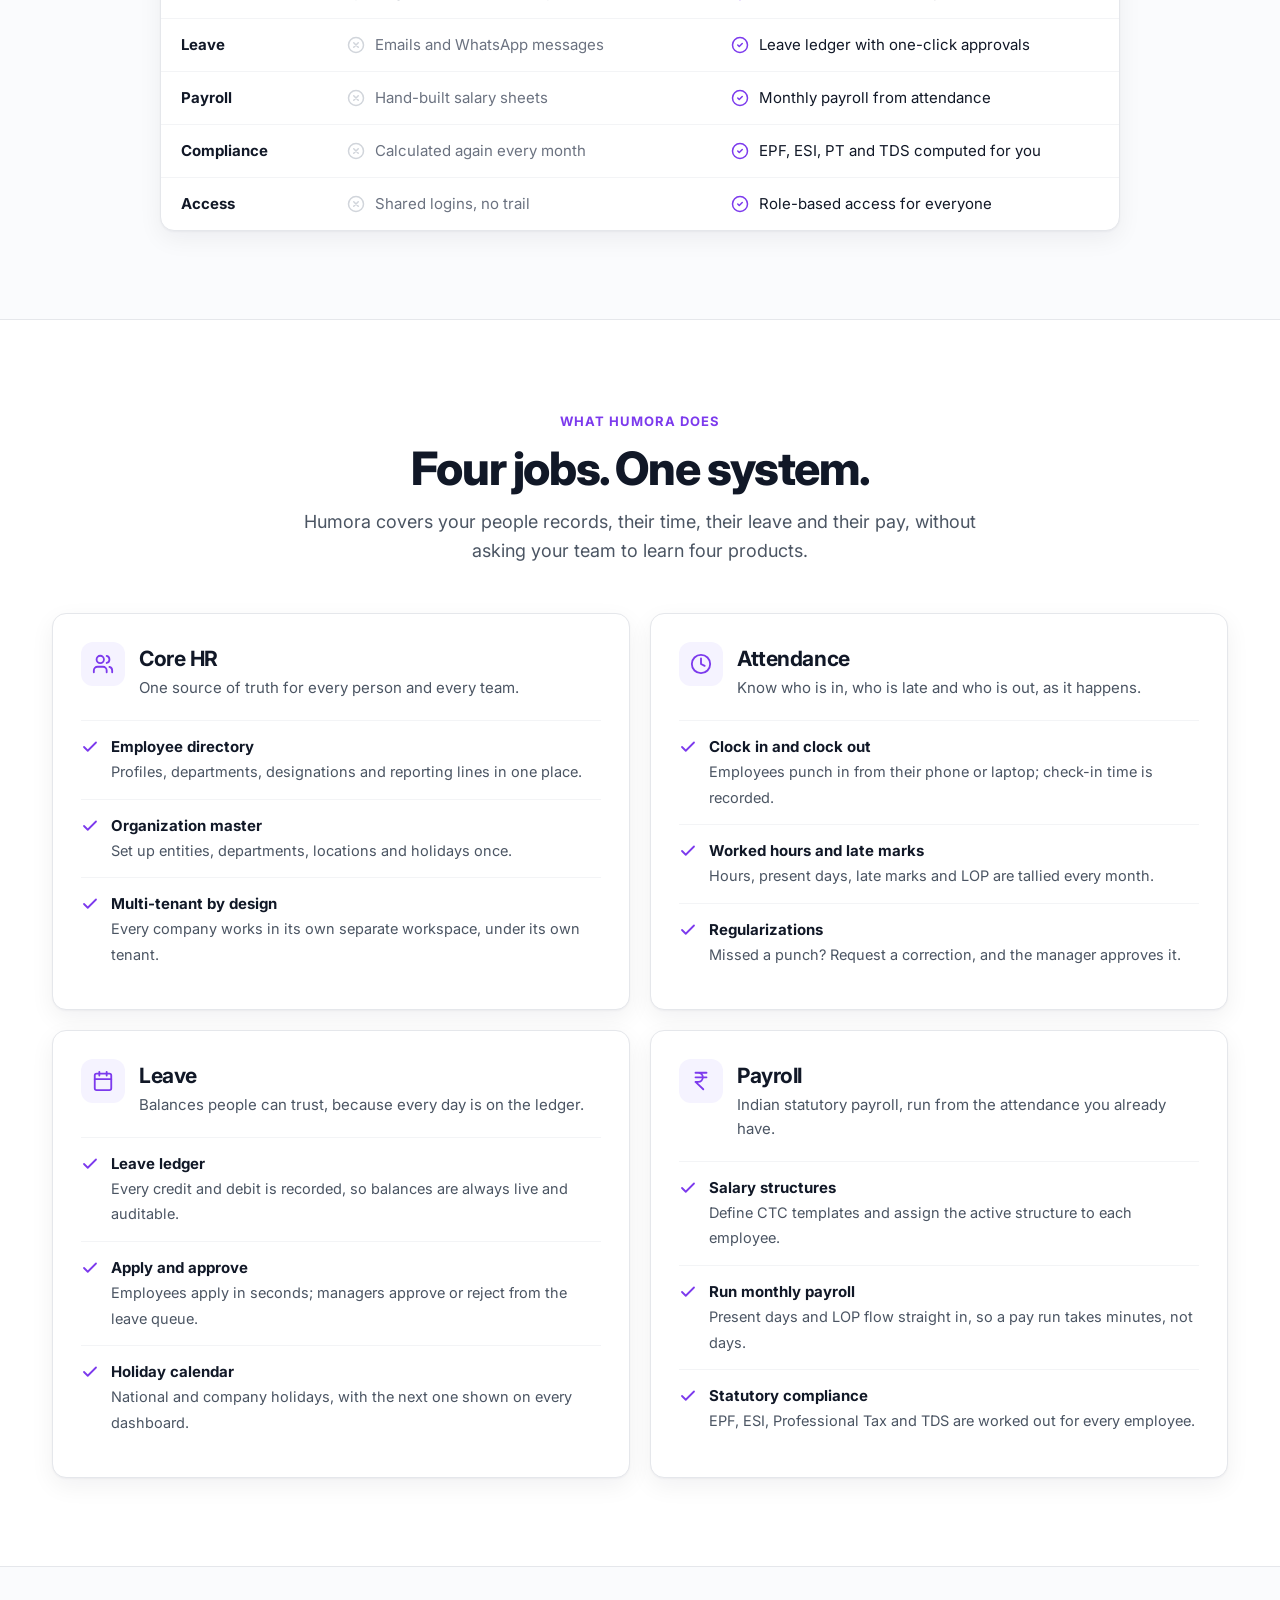
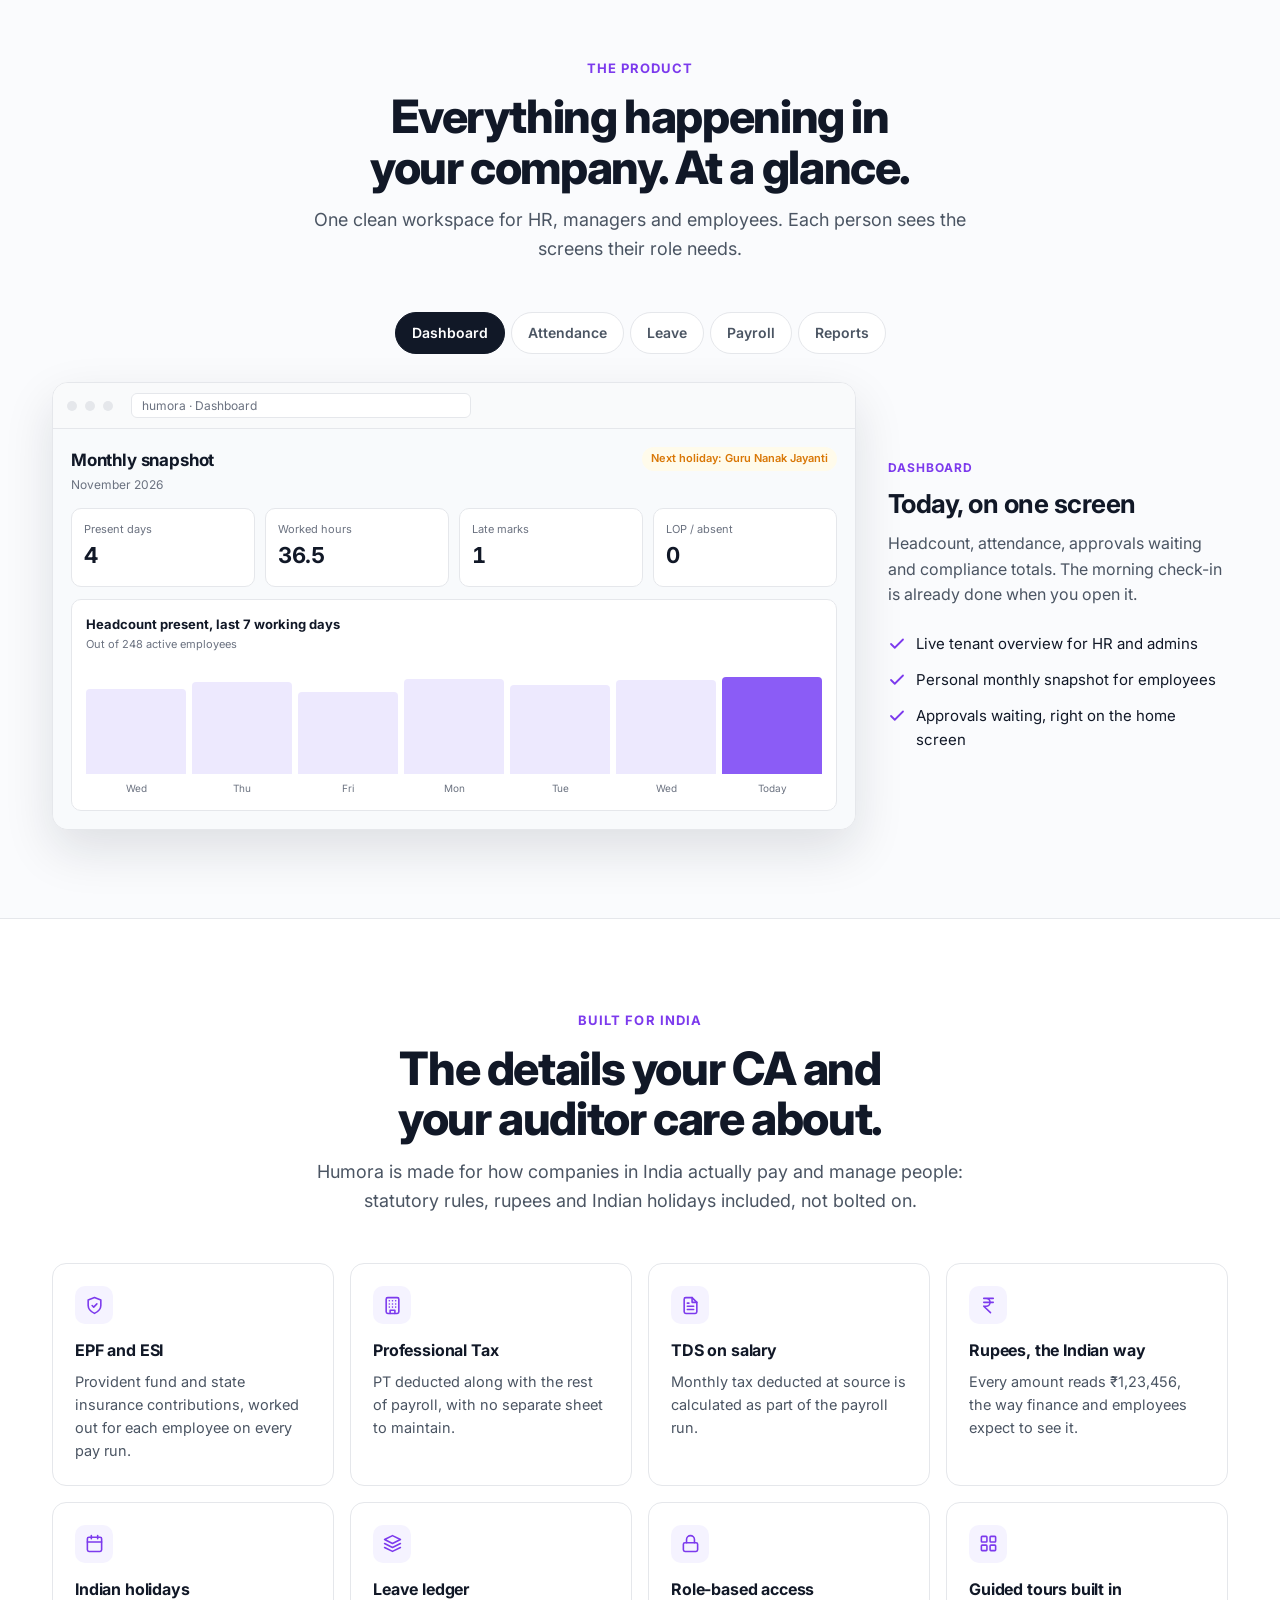
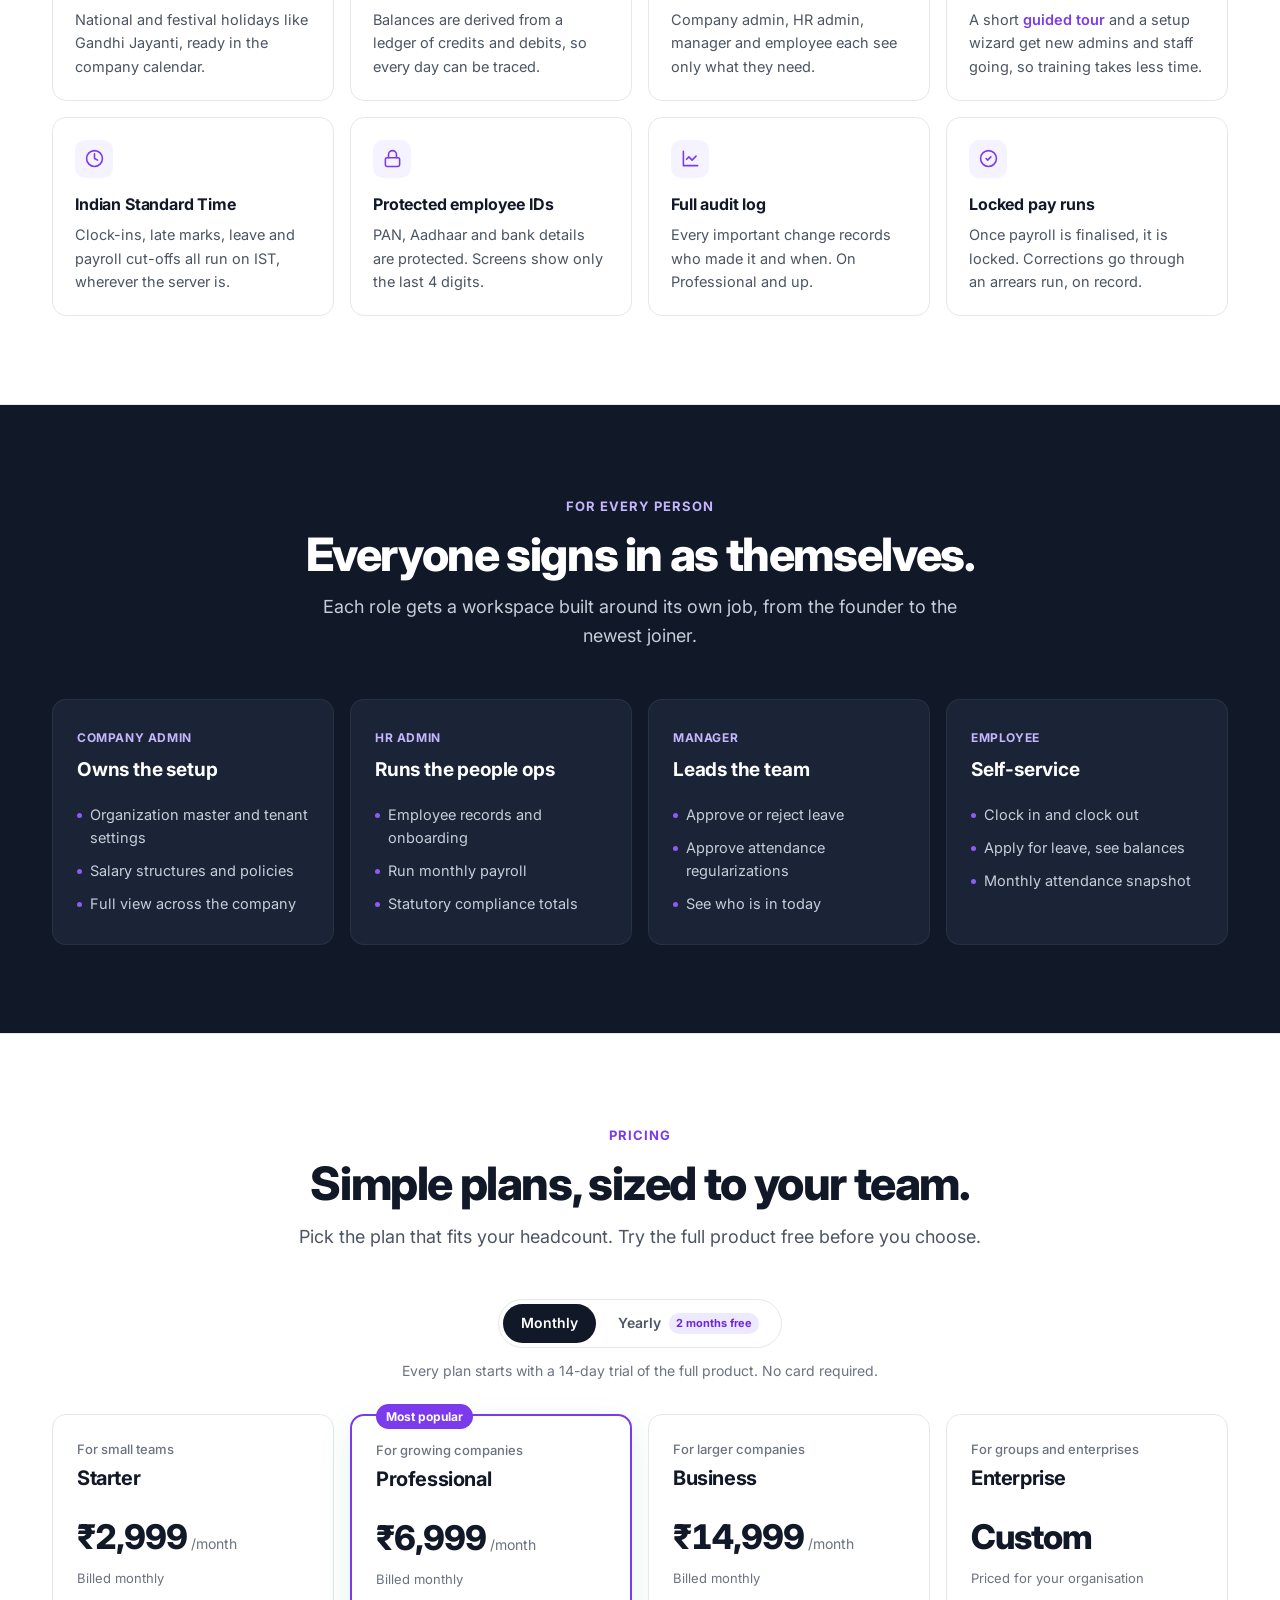
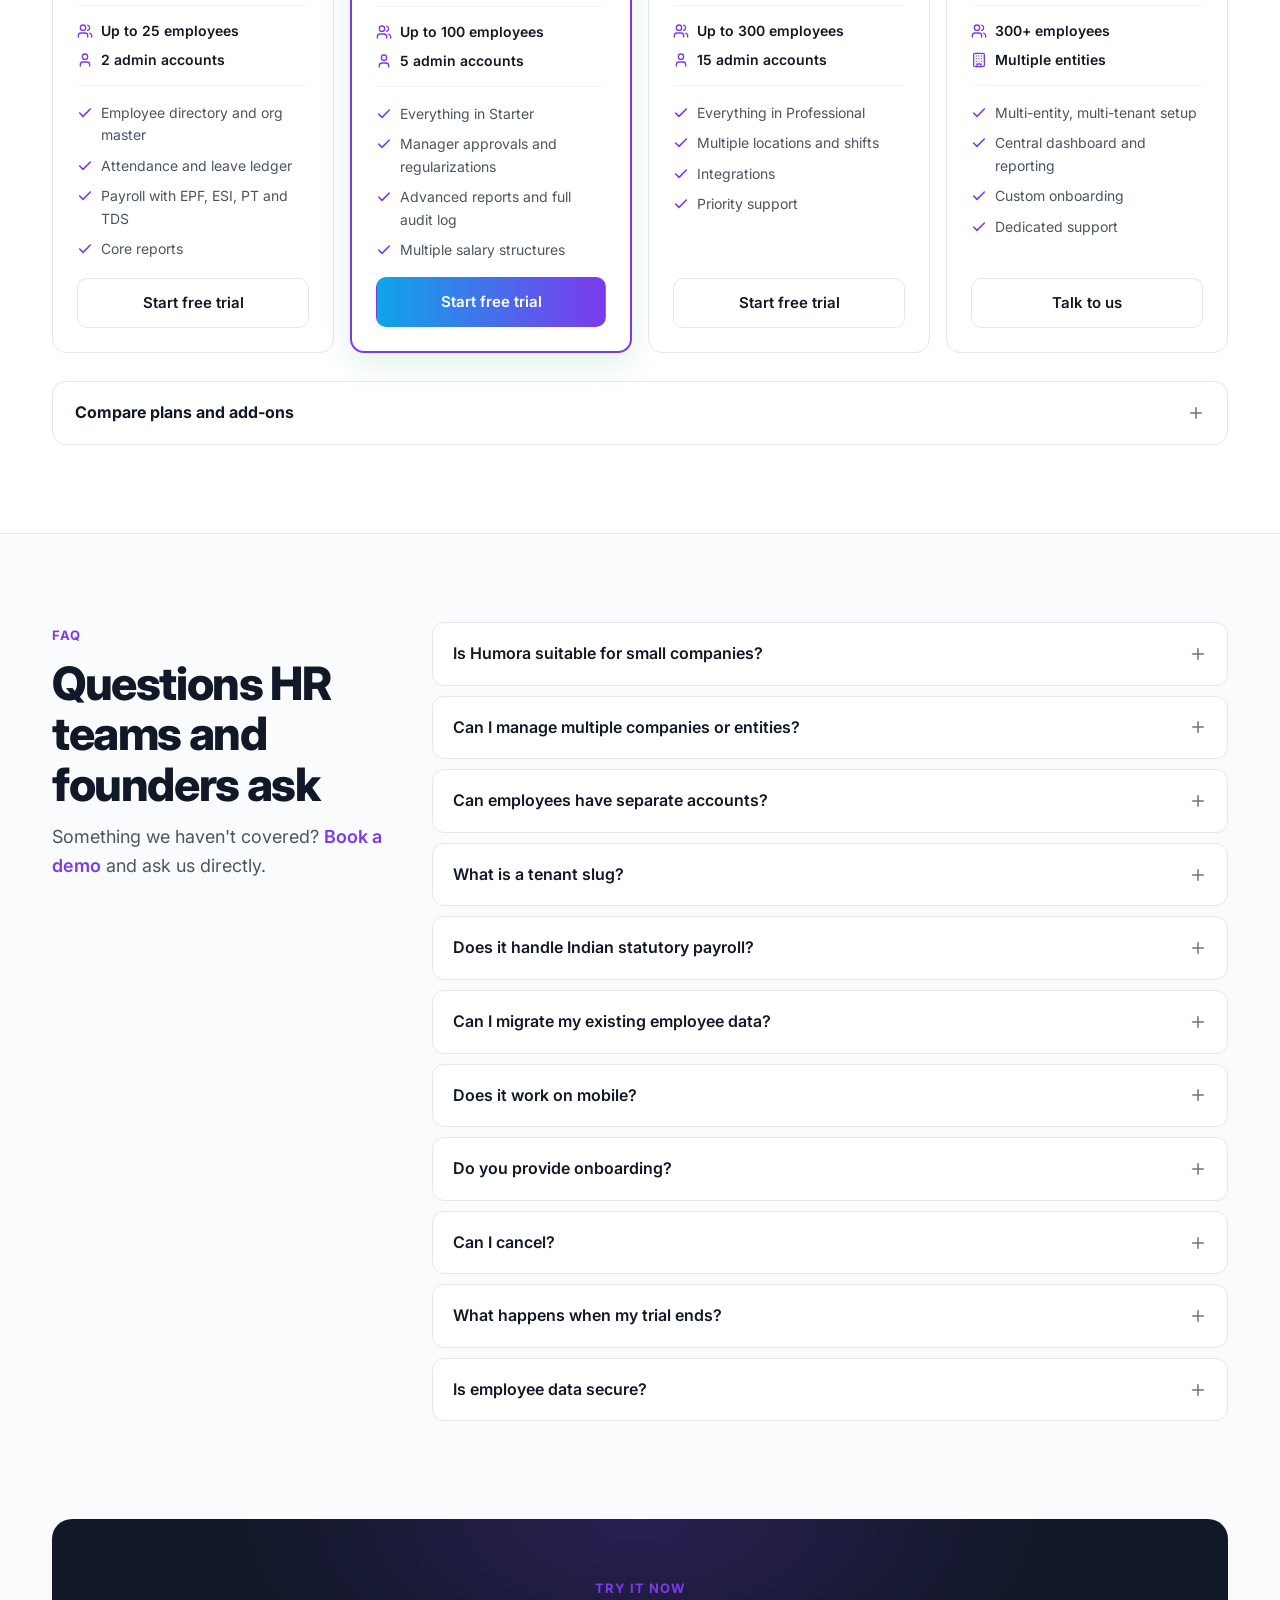
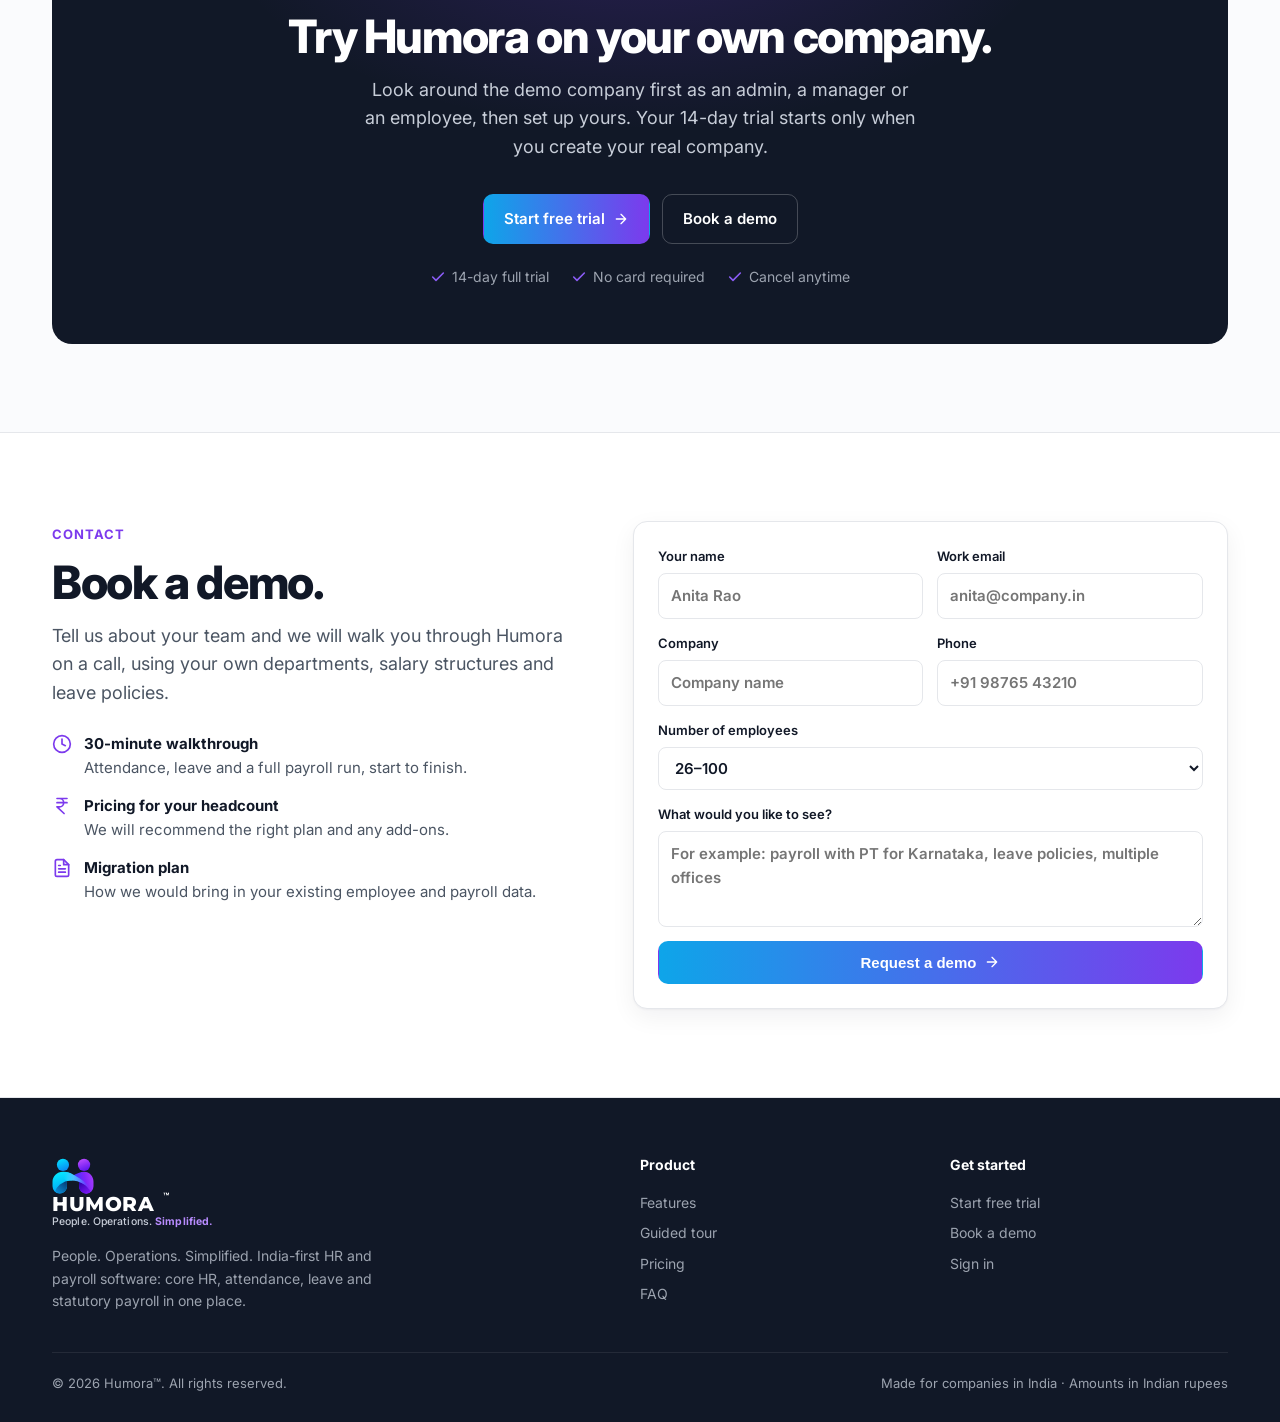
==== commit 97d1406f: "Redraw the Humora mark from the final logo artwork - Rebuild assets/humora-mark.svg to match the sup" ====
--- a/index.html
+++ b/index.html
@@ -10,6 +10,7 @@
 <meta property="og:description" content="Core HR, attendance, leave and Indian payroll in one system, for every person in your company.">
 <meta property="og:type" content="website">
 <link rel="icon" type="image/svg+xml" href="assets/humora-mark.svg">
+<link rel="apple-touch-icon" href="assets/humora-mark.png">
 <link rel="preconnect" href="https://fonts.googleapis.com">
 <link rel="preconnect" href="https://fonts.gstatic.com" crossorigin>
 <link href="https://fonts.googleapis.com/css2?family=Inter:wght@400;500;600;700;800&family=Montserrat:wght@800&display=swap" rel="stylesheet">
@@ -46,7 +47,7 @@
 <header id="top">
   <div class="container">
     <nav class="nav" aria-label="Main">
-      <a href="#top" class="logo" aria-label="Humora home"><img class="logo-img" src="assets/humora-mark.svg" alt="" width="40" height="36"><span class="logo-sep" aria-hidden="true"></span><span class="logo-text"><span class="logo-word">HUMORA<sup>™</sup></span><small class="logo-tag">People. Operations. <b>Simplified.</b></small></span></a>
+      <a href="#top" class="logo" aria-label="Humora home"><img class="logo-img" src="assets/humora-mark.svg" alt="" width="42" height="36"><span class="logo-sep" aria-hidden="true"></span><span class="logo-text"><span class="logo-word">HUMORA<sup>™</sup></span><small class="logo-tag">People. Operations. <b>Simplified.</b></small></span></a>
       <div class="nav-links">
         <a href="#features">Features</a>
         <a href="#product">Product tour</a>
@@ -102,7 +103,7 @@
         <div class="frame-bar"><i></i><i></i><i></i><span class="url">humora · Dashboard</span></div>
         <div class="app">
           <aside class="side" aria-hidden="true">
-            <div class="brandline"><img class="brand-img" src="assets/humora-mark.svg" alt="" width="26" height="24">Humora</div>
+            <div class="brandline"><img class="brand-img" src="assets/humora-mark.svg" alt="" width="28" height="24">Humora</div>
             <a class="on"><svg><use href="#i-grid"/></svg>Dashboard</a>
             <a><svg><use href="#i-users"/></svg>Employees</a>
             <a><svg><use href="#i-clock"/></svg>Attendance</a>
@@ -626,7 +627,7 @@
   <div class="container">
     <div class="foot">
       <div>
-        <a href="#top" class="logo light" aria-label="Humora home"><img class="logo-img" src="assets/humora-mark.svg" alt="" width="40" height="36"><span class="logo-sep" aria-hidden="true"></span><span class="logo-text"><span class="logo-word">HUMORA<sup>™</sup></span><small class="logo-tag">People. Operations. <b>Simplified.</b></small></span></a>
+        <a href="#top" class="logo light" aria-label="Humora home"><img class="logo-img" src="assets/humora-mark.svg" alt="" width="42" height="36"><span class="logo-sep" aria-hidden="true"></span><span class="logo-text"><span class="logo-word">HUMORA<sup>™</sup></span><small class="logo-tag">People. Operations. <b>Simplified.</b></small></span></a>
         <p>People. Operations. Simplified. India-first HR and payroll software: core HR, attendance, leave and statutory payroll in one place.</p>
       </div>
       <div>
